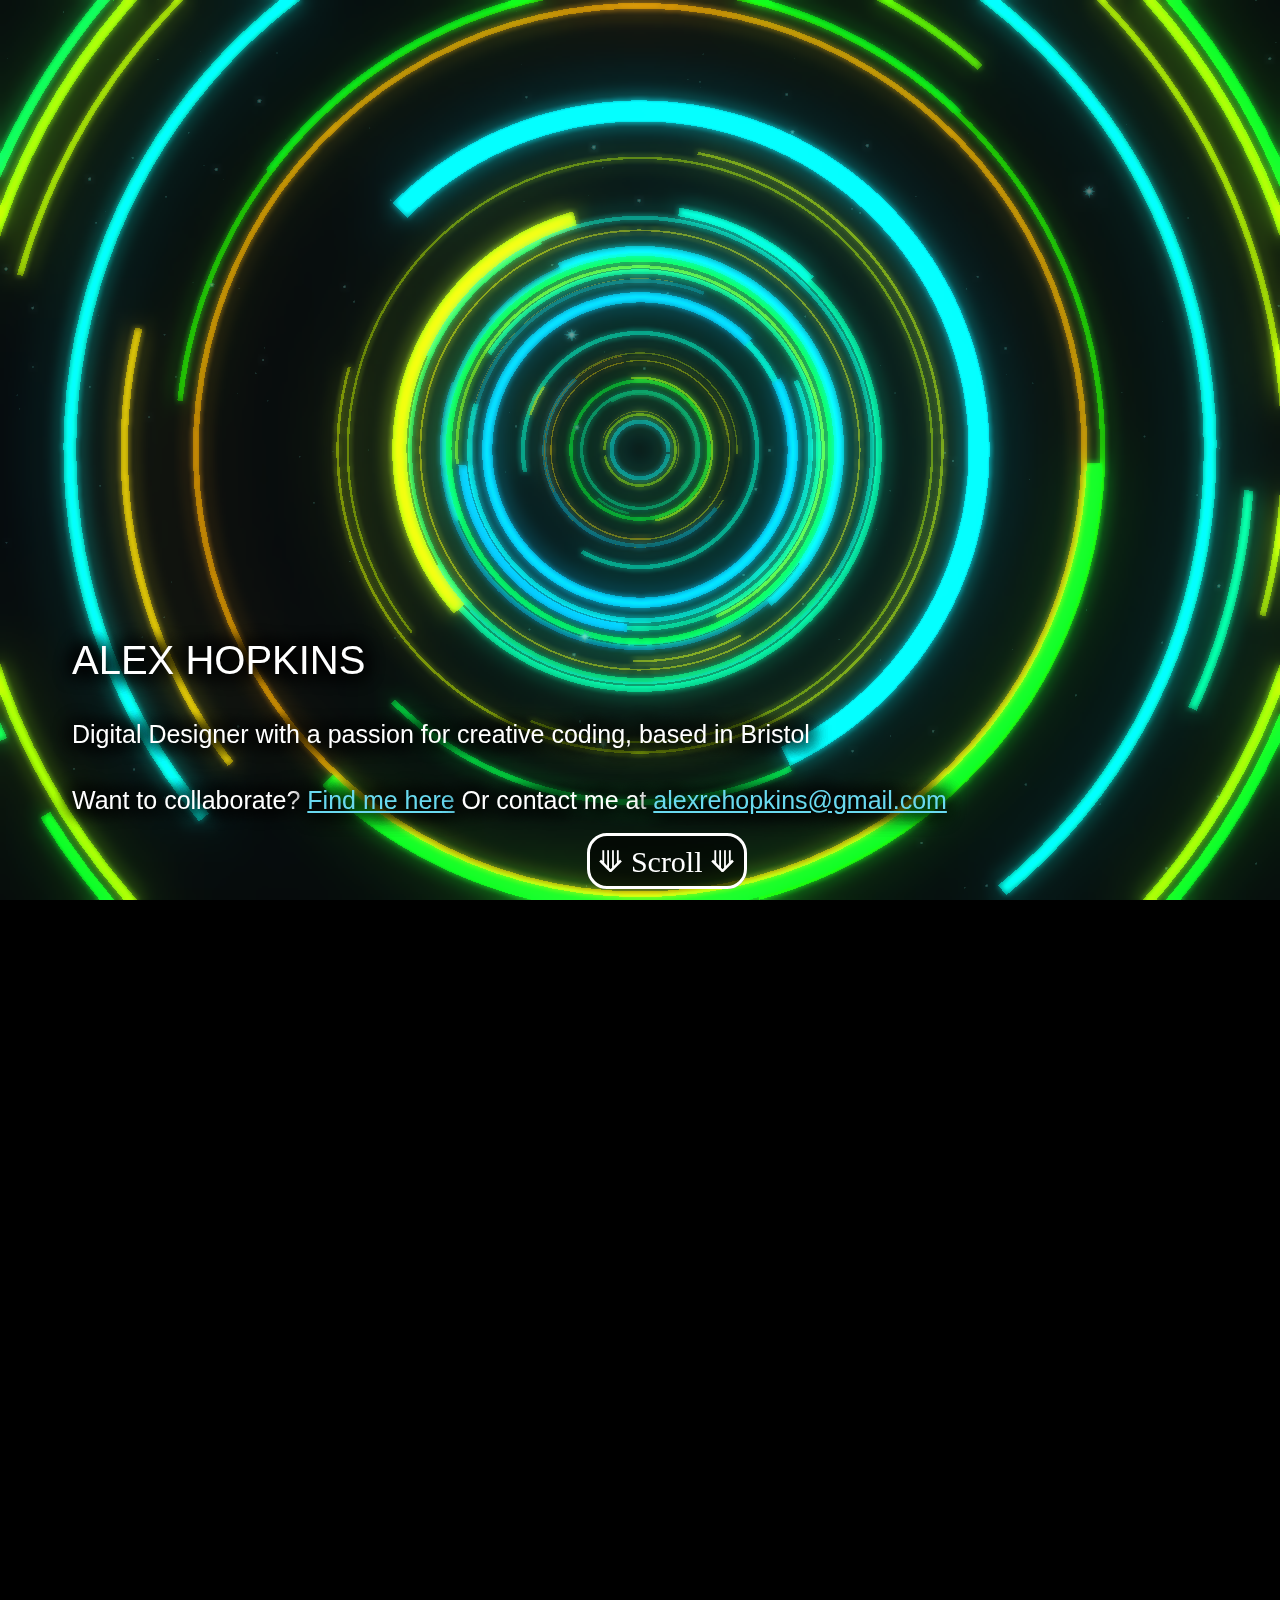
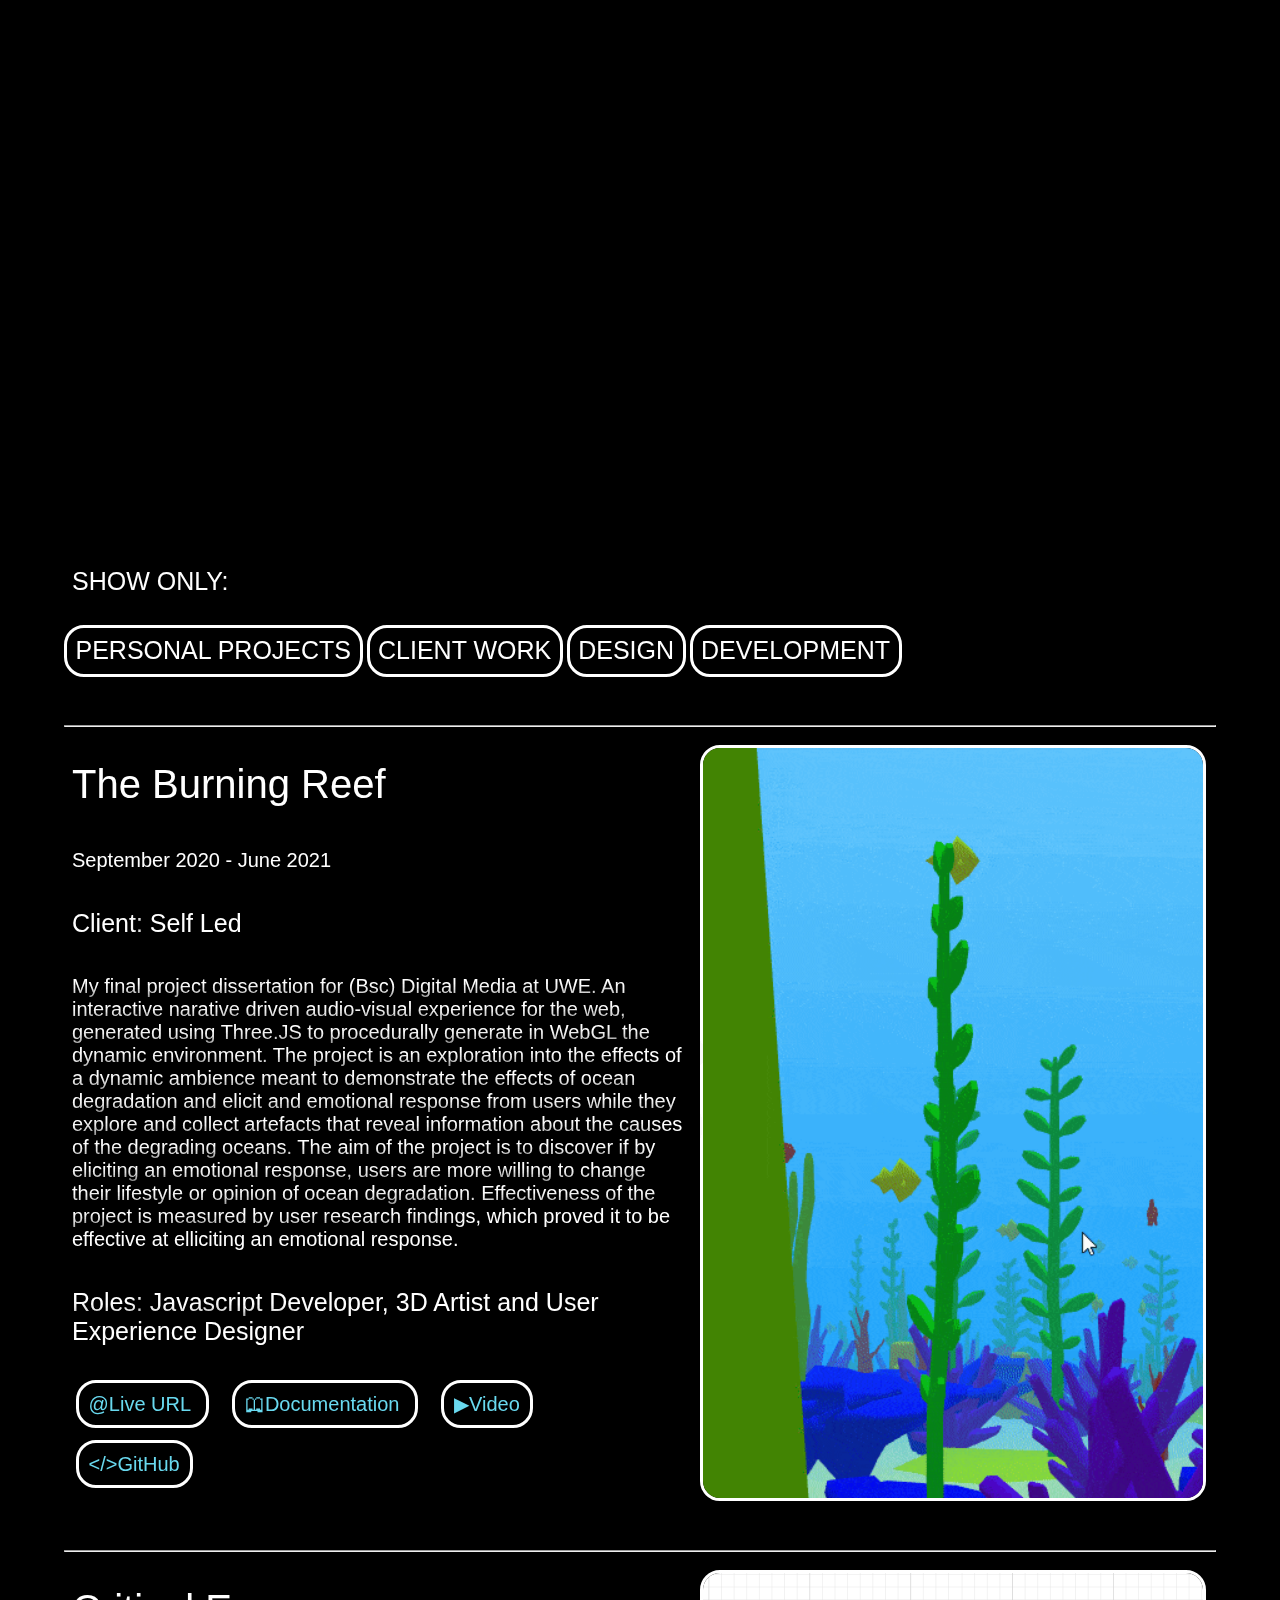
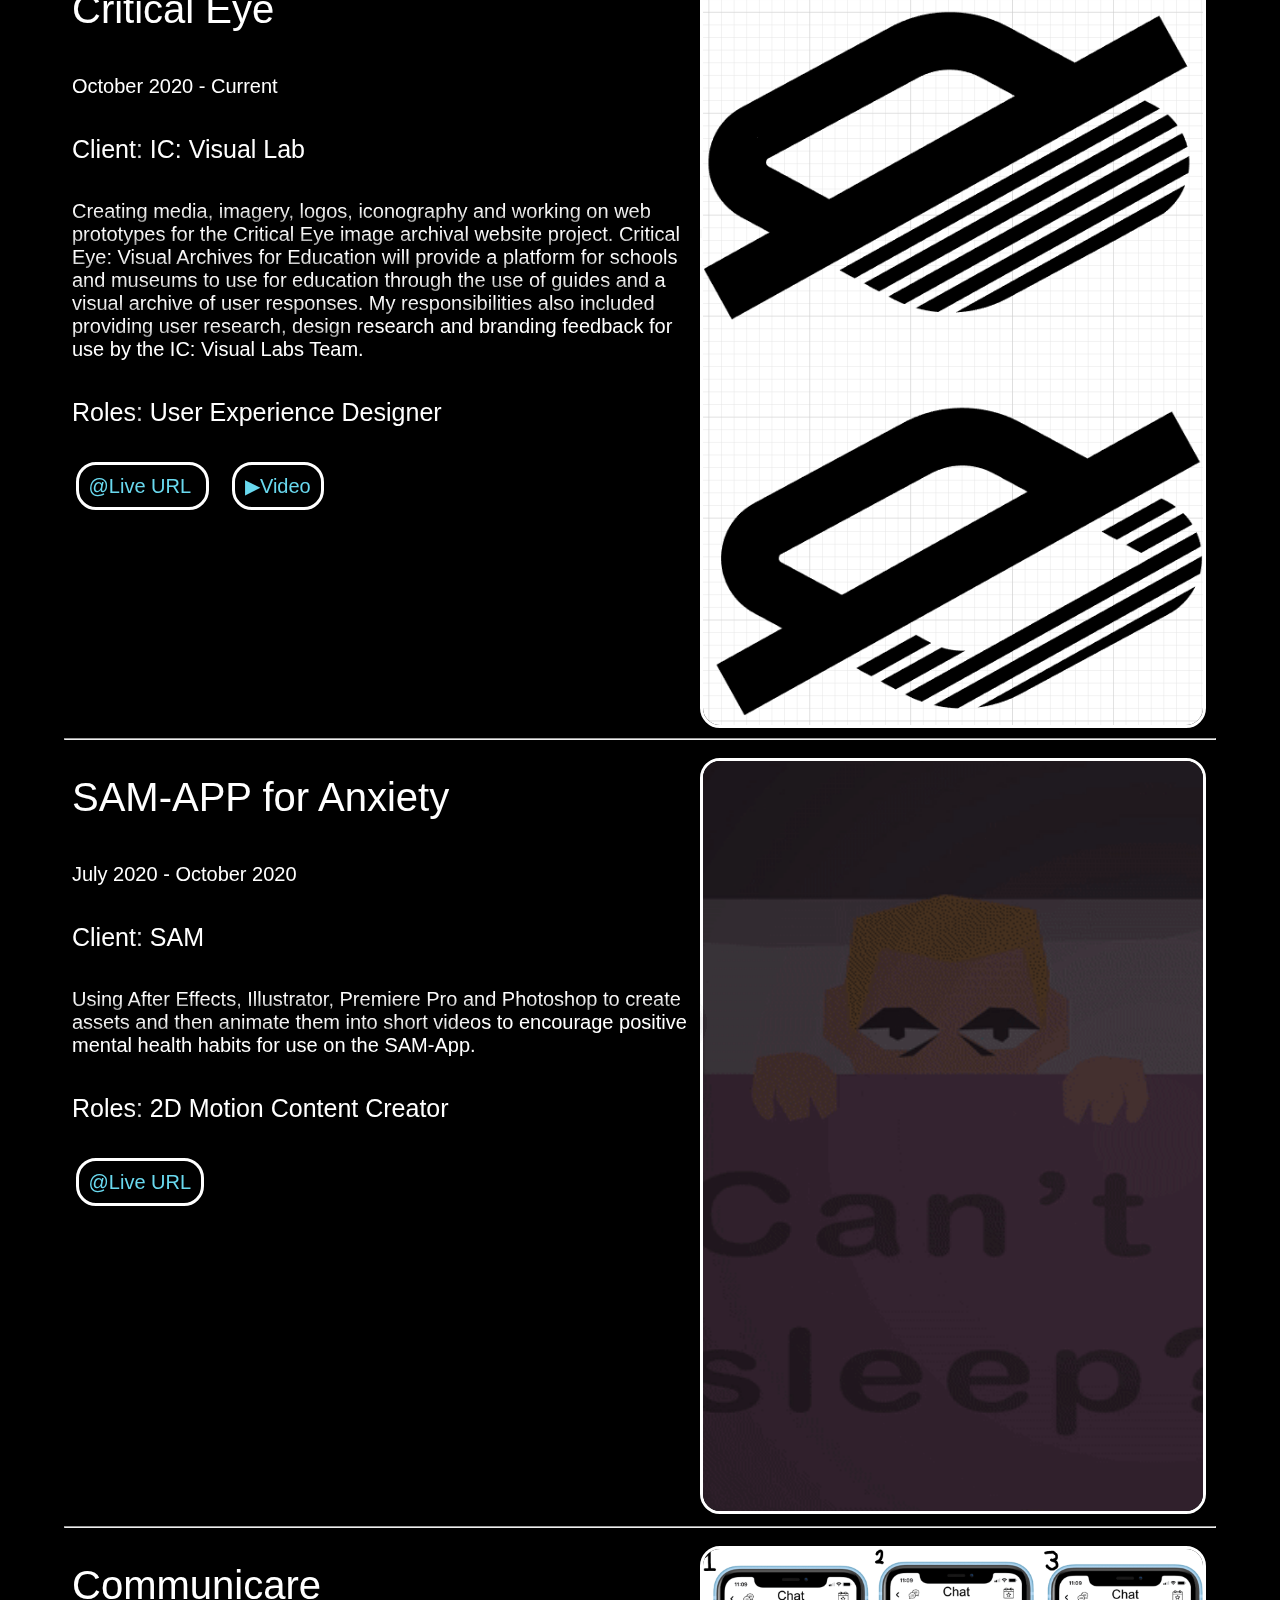
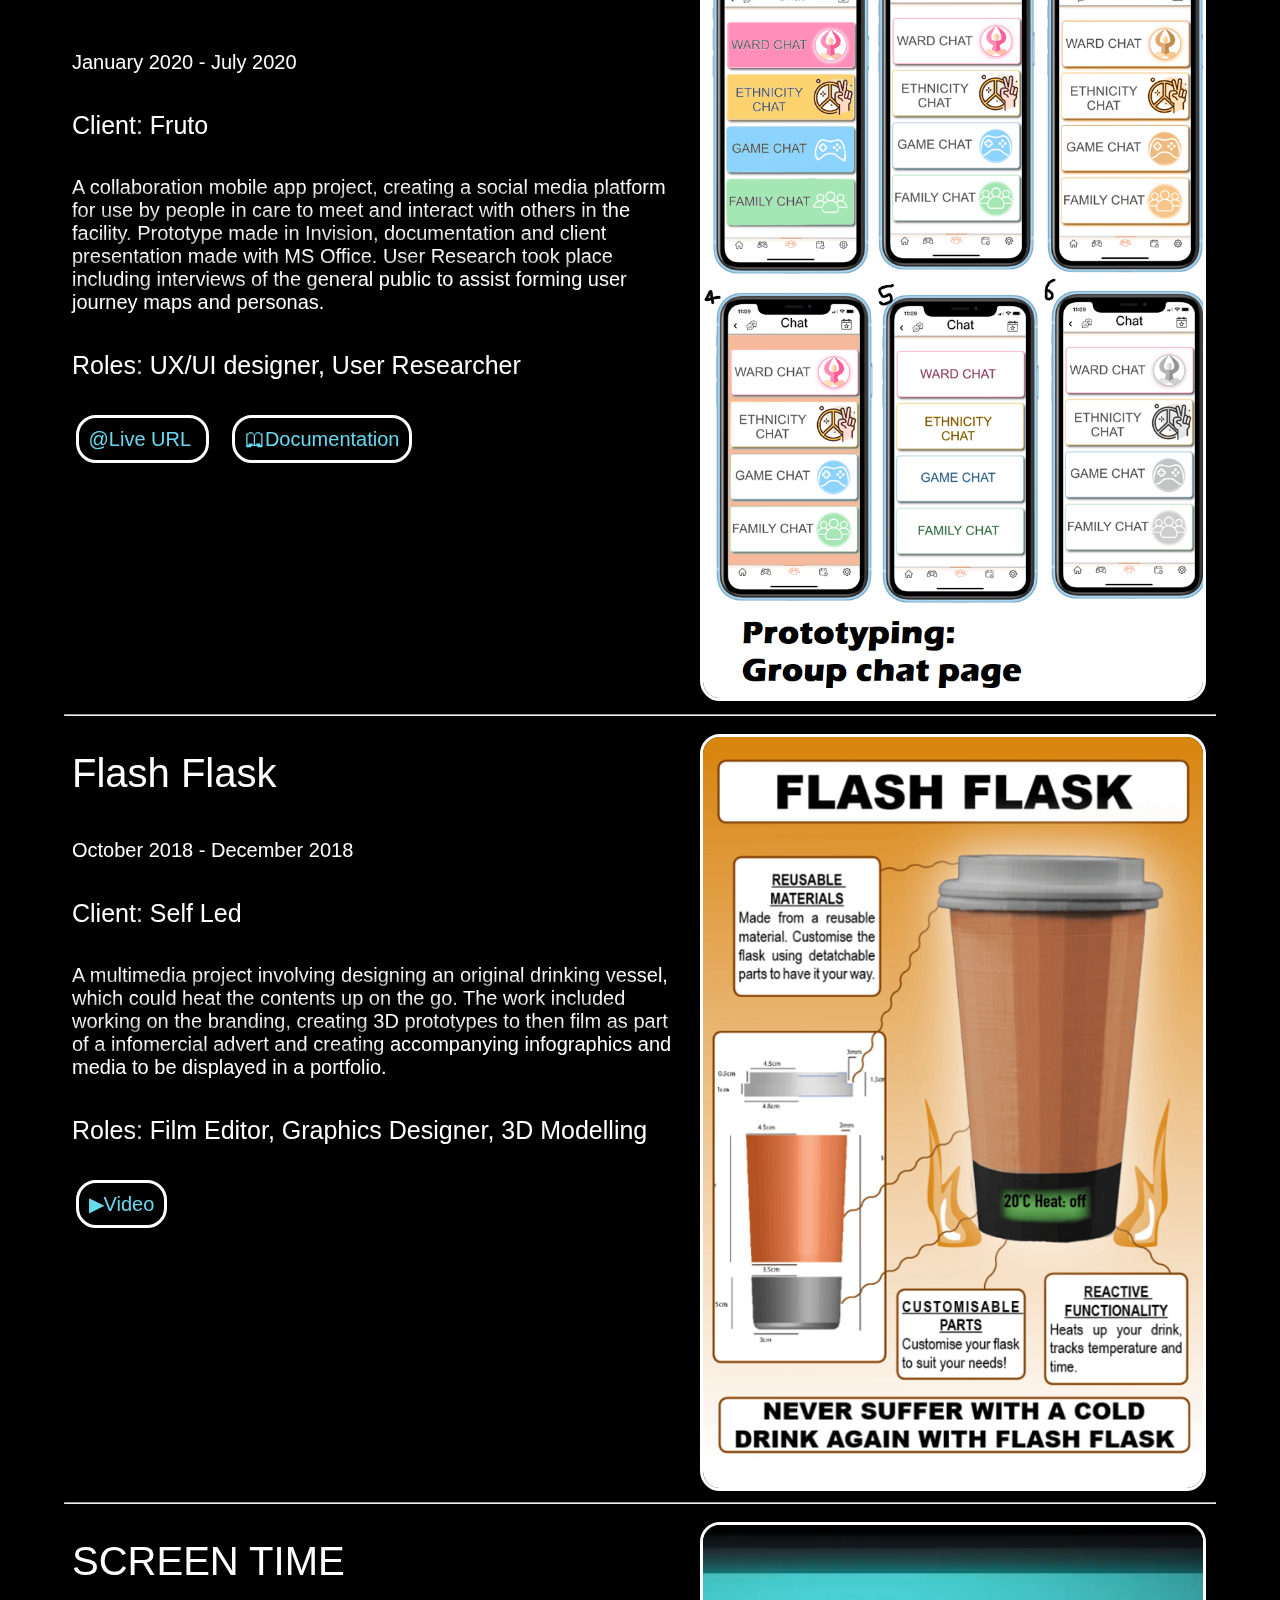
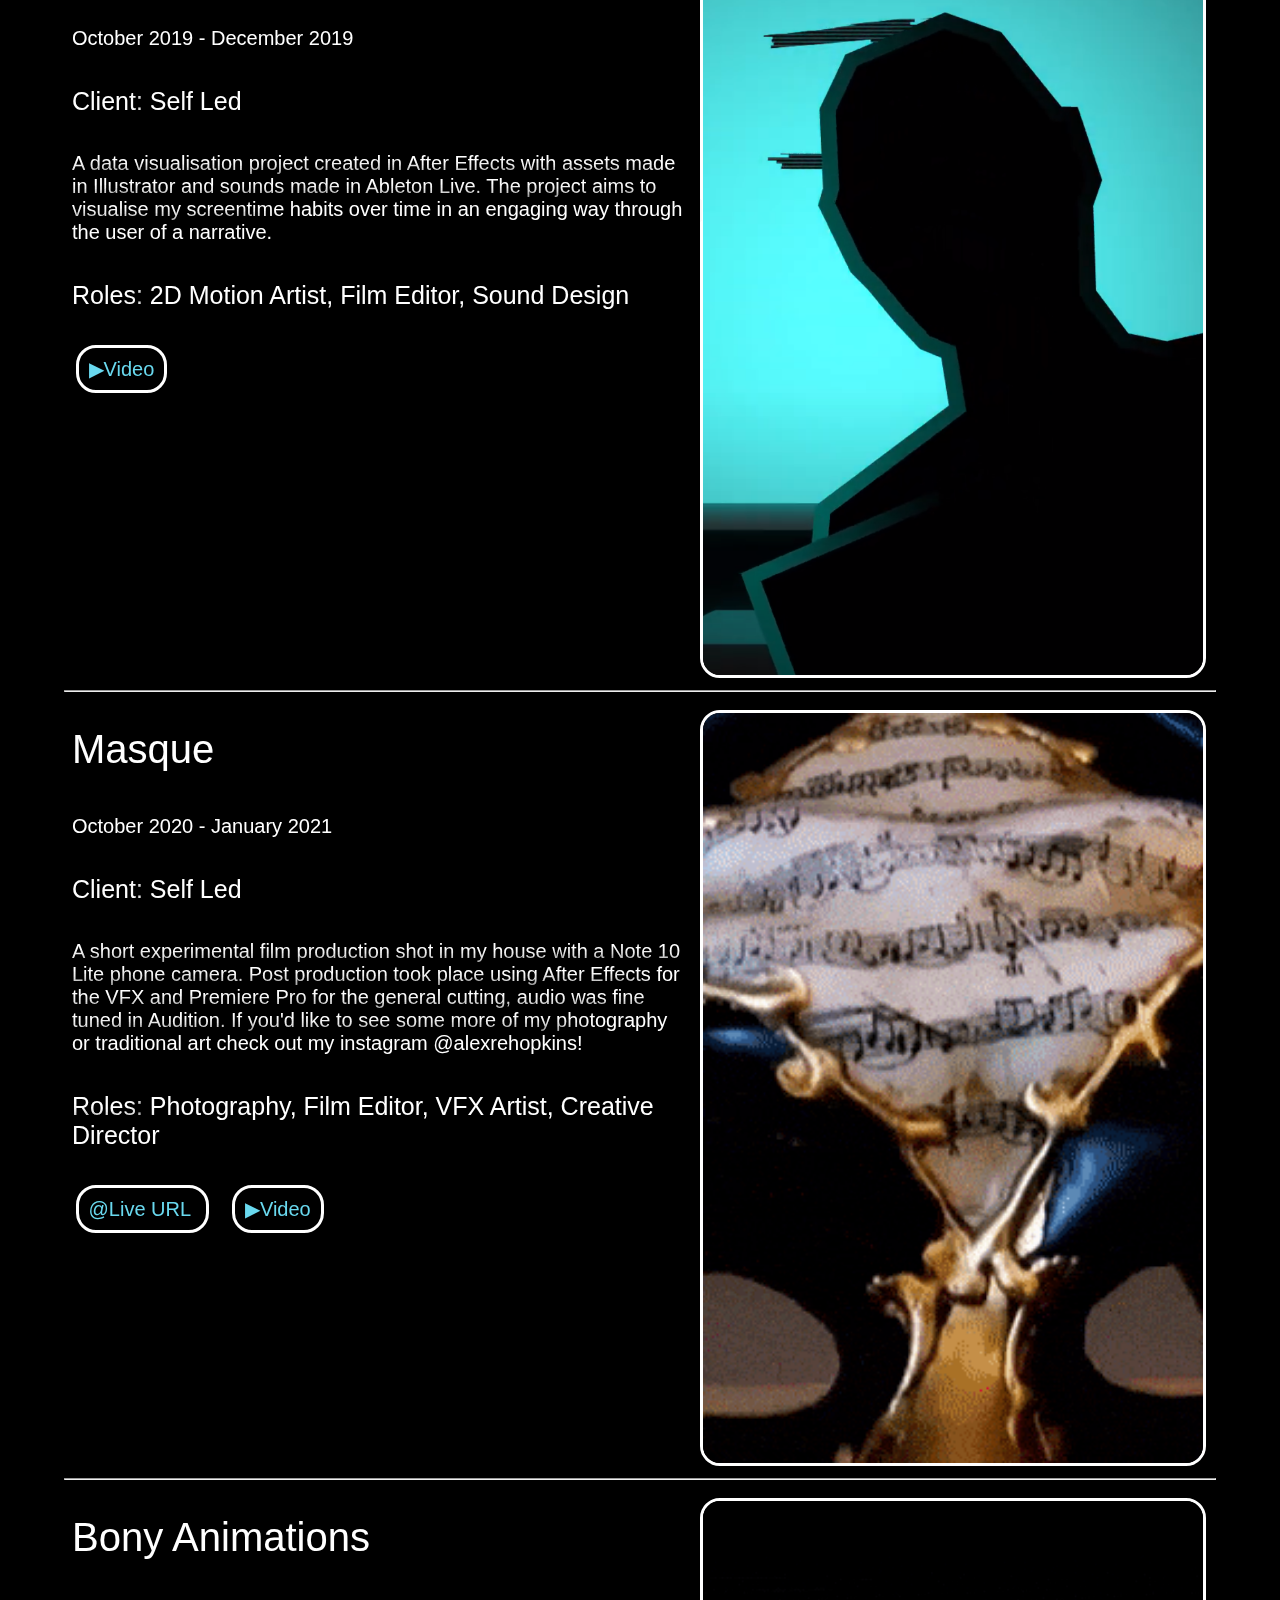
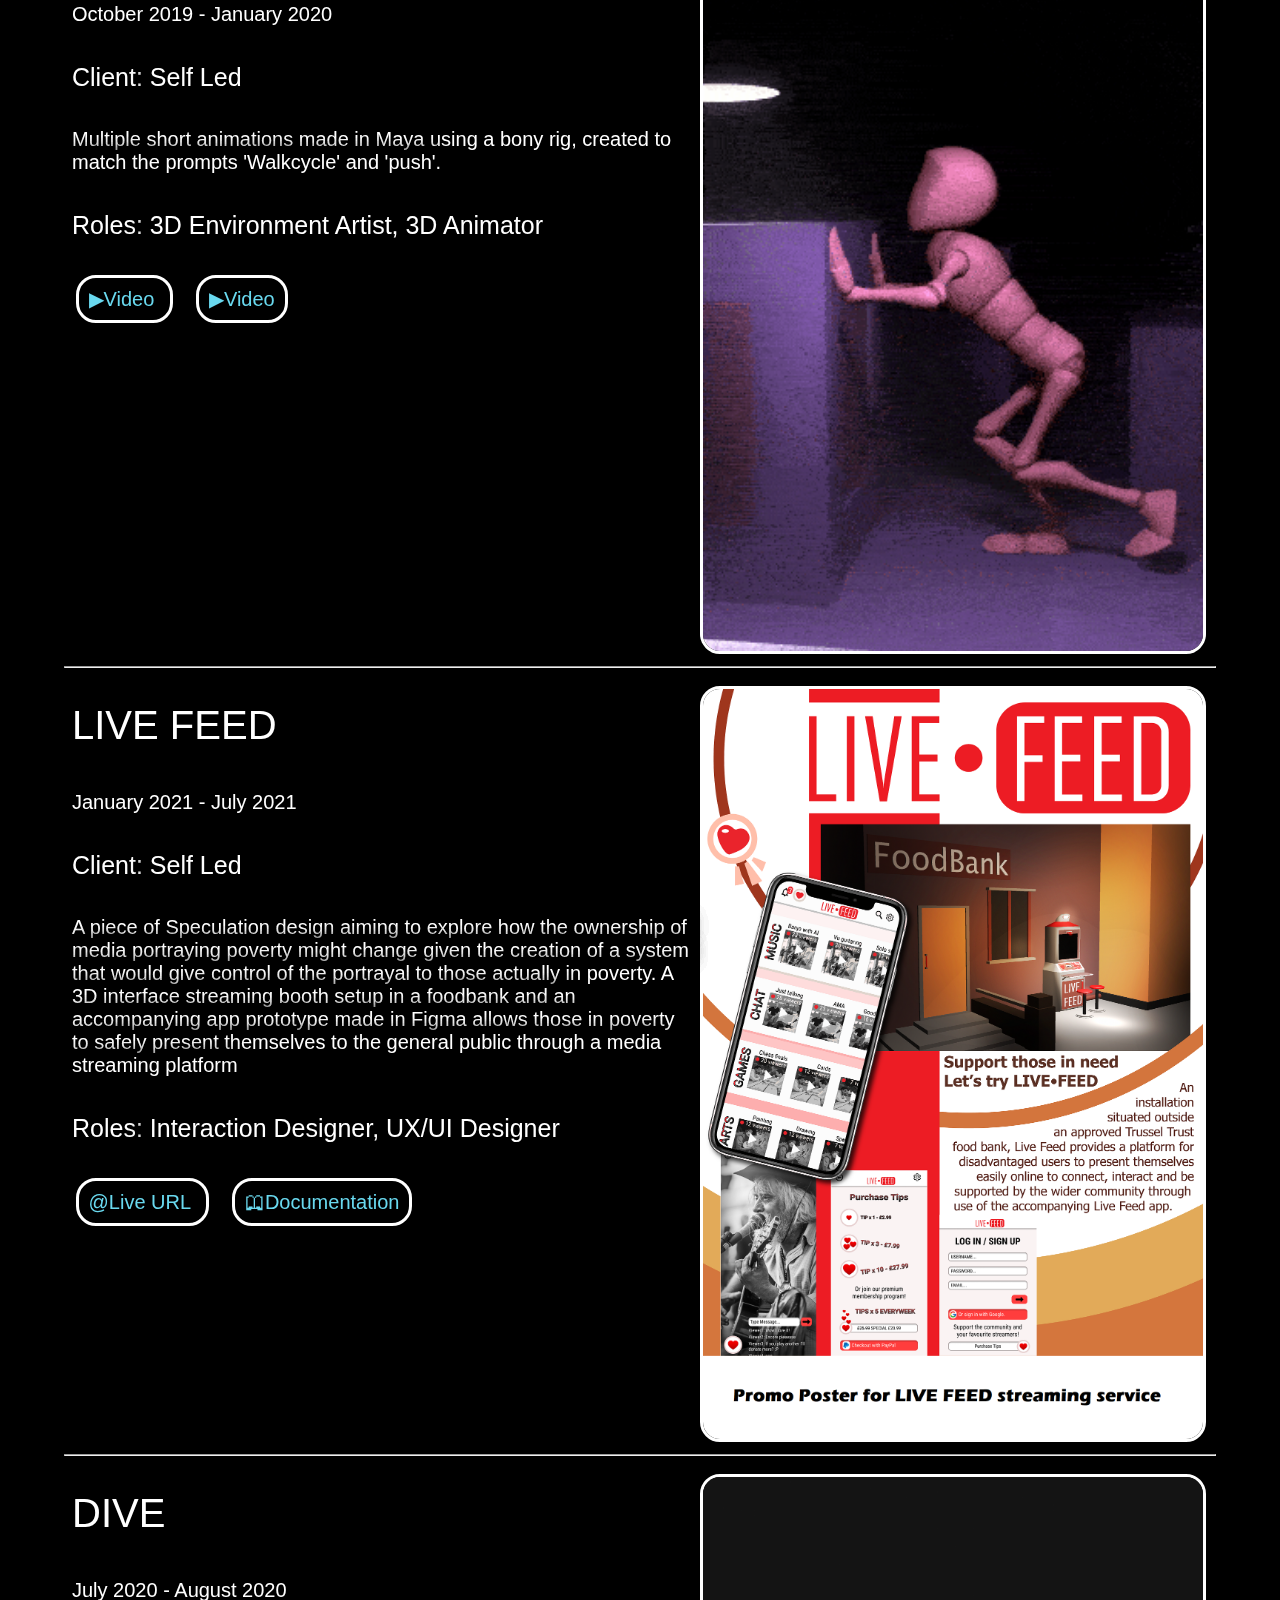
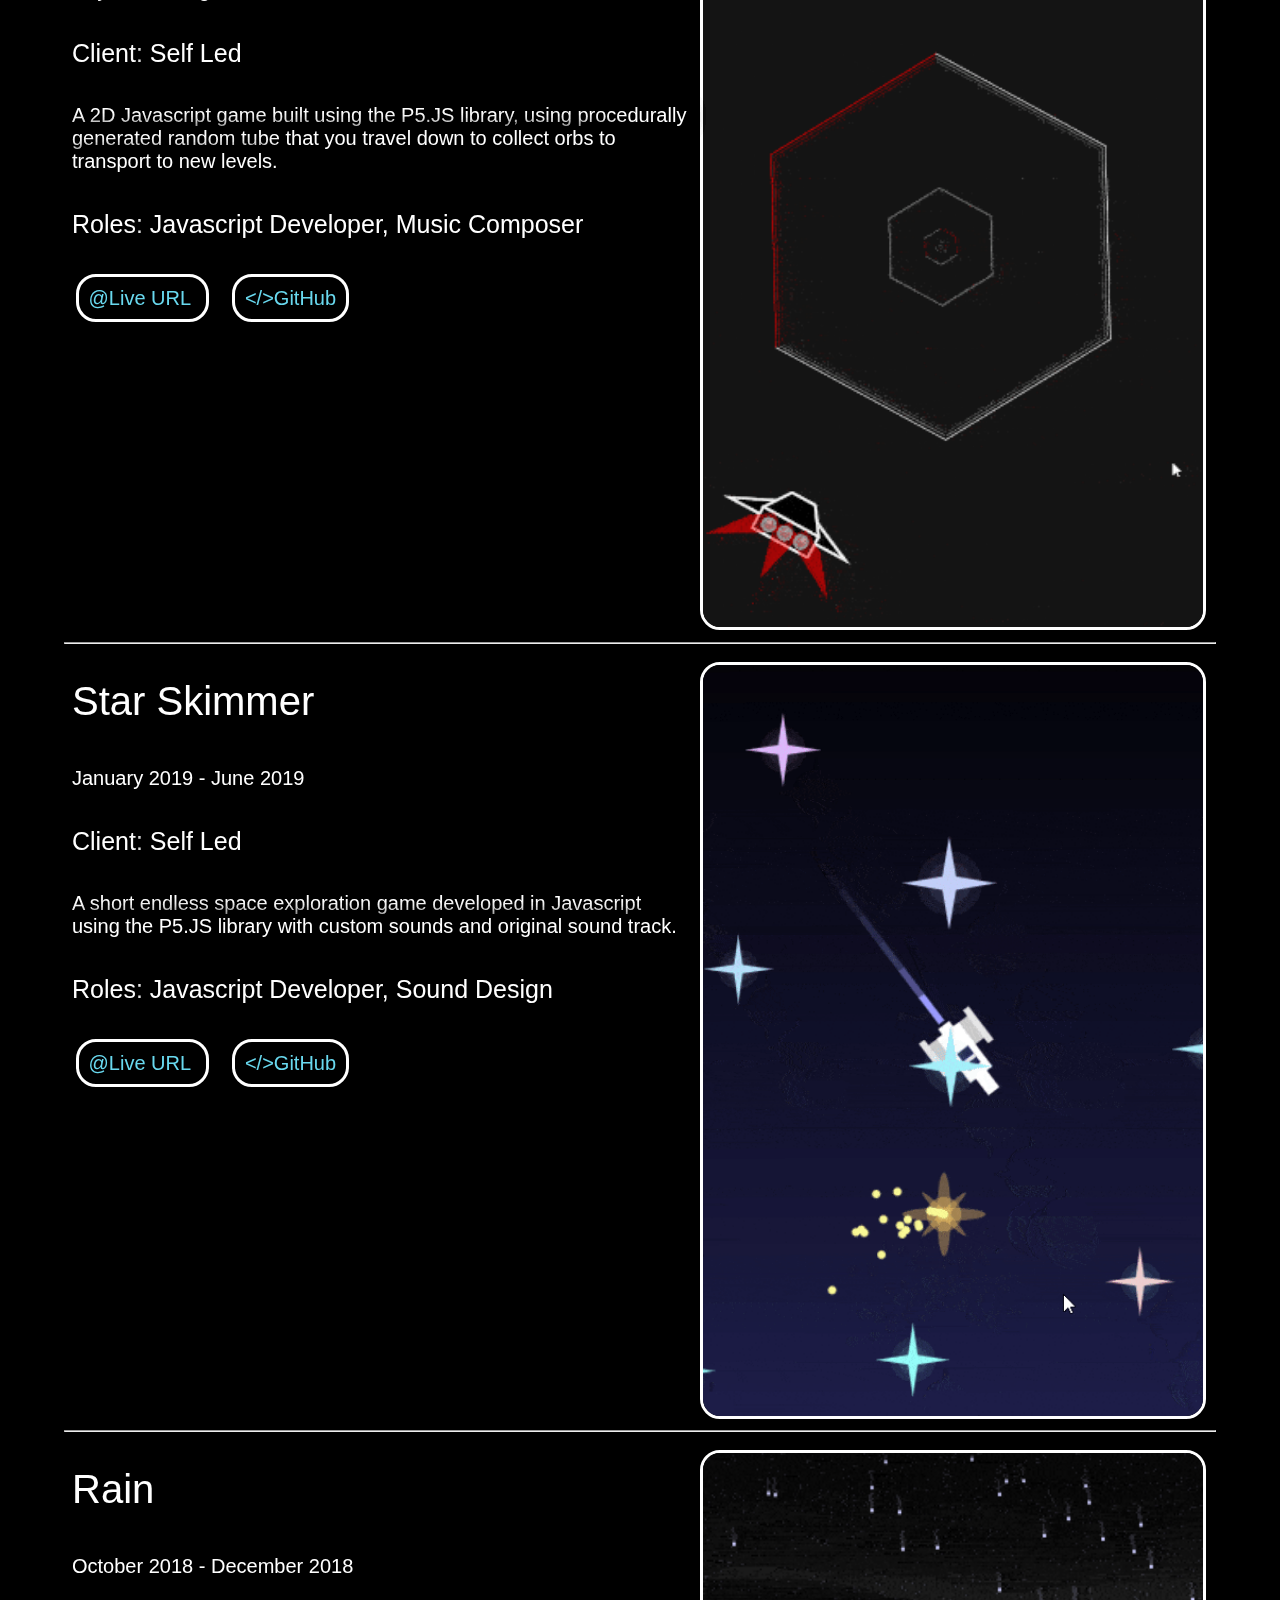
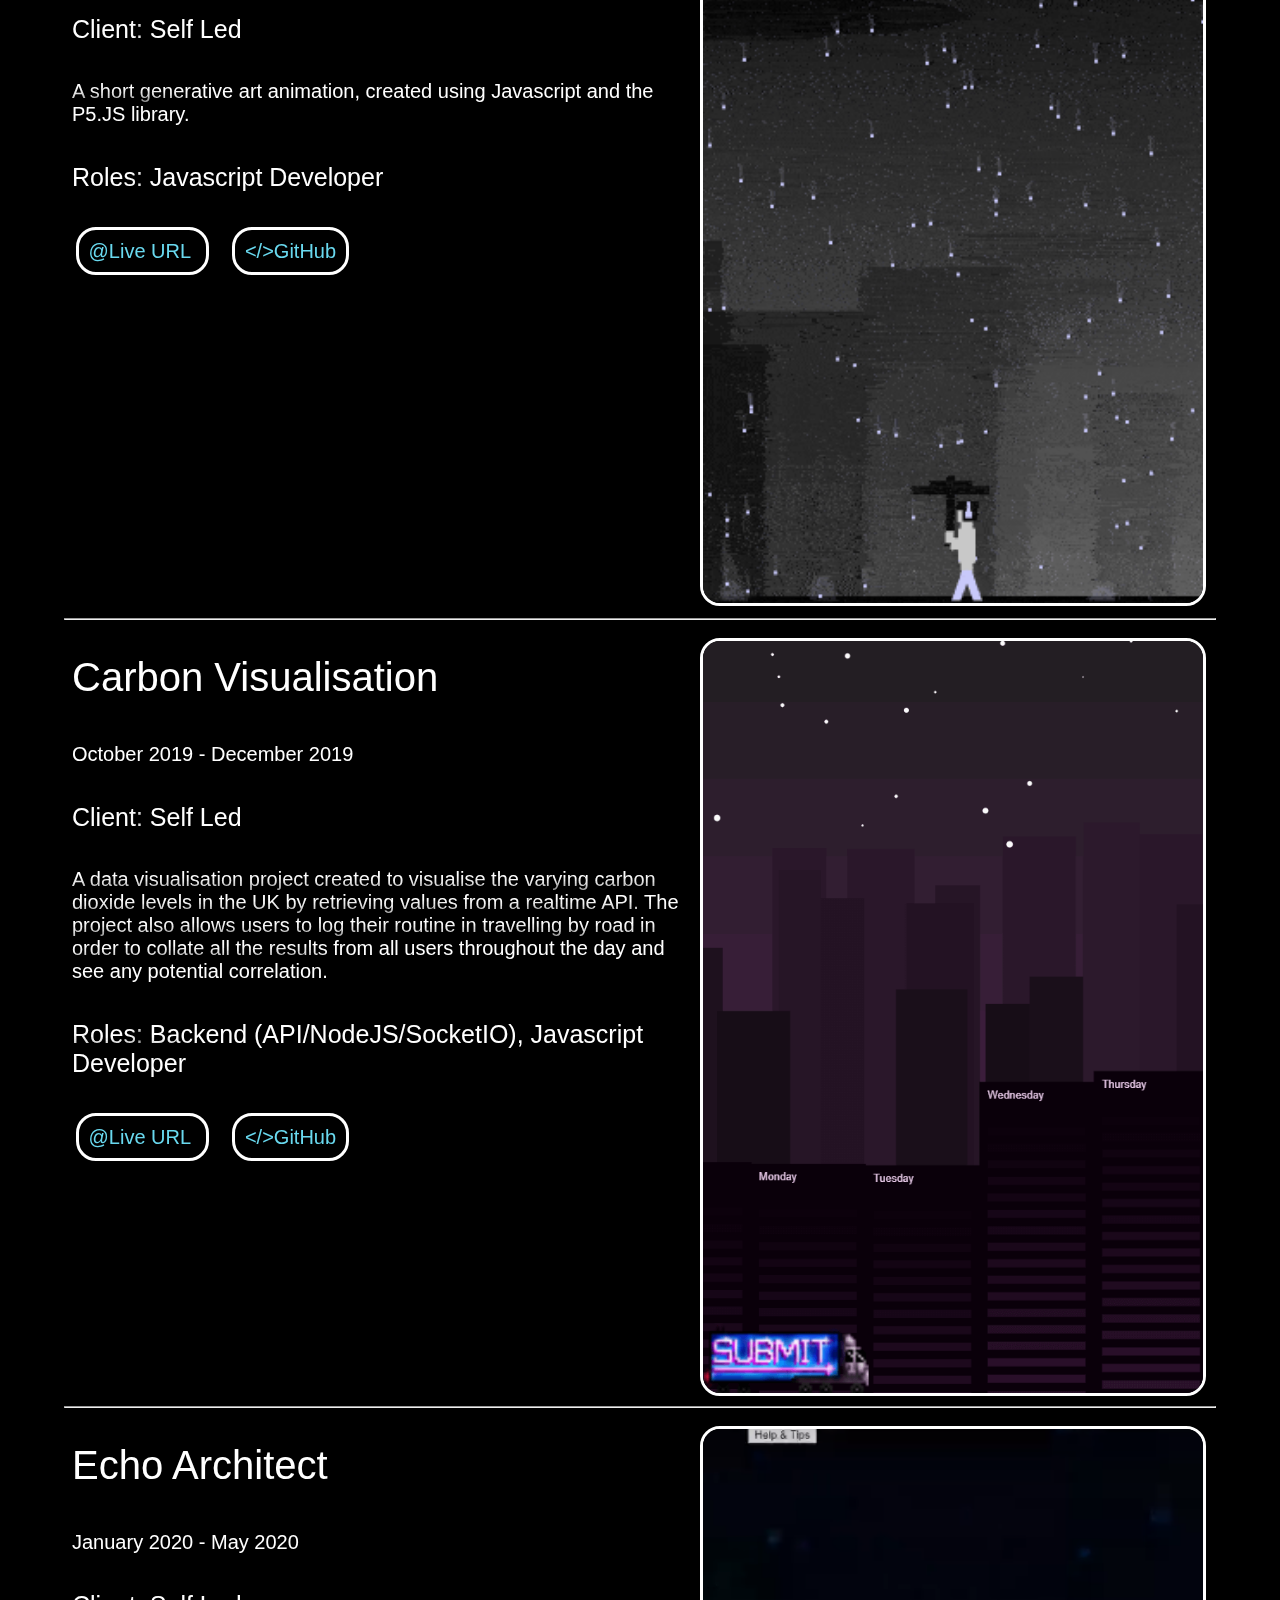
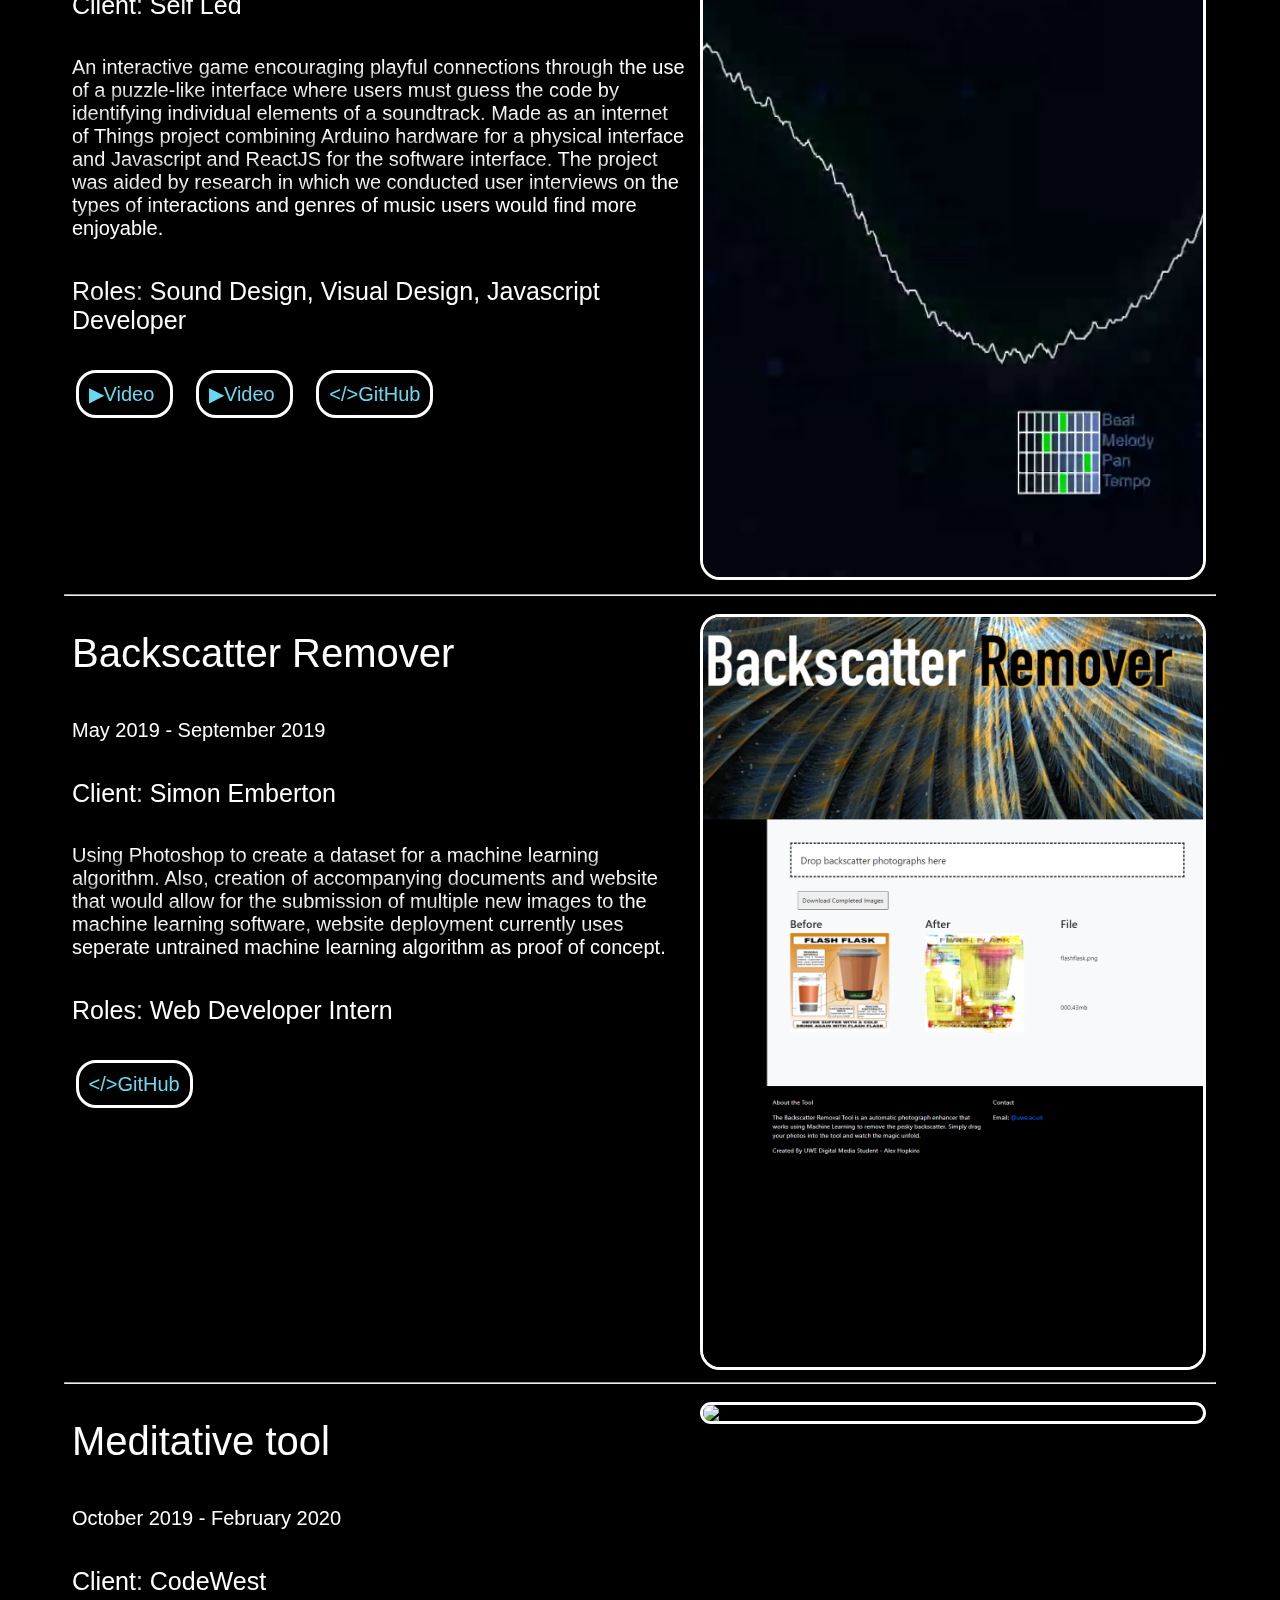
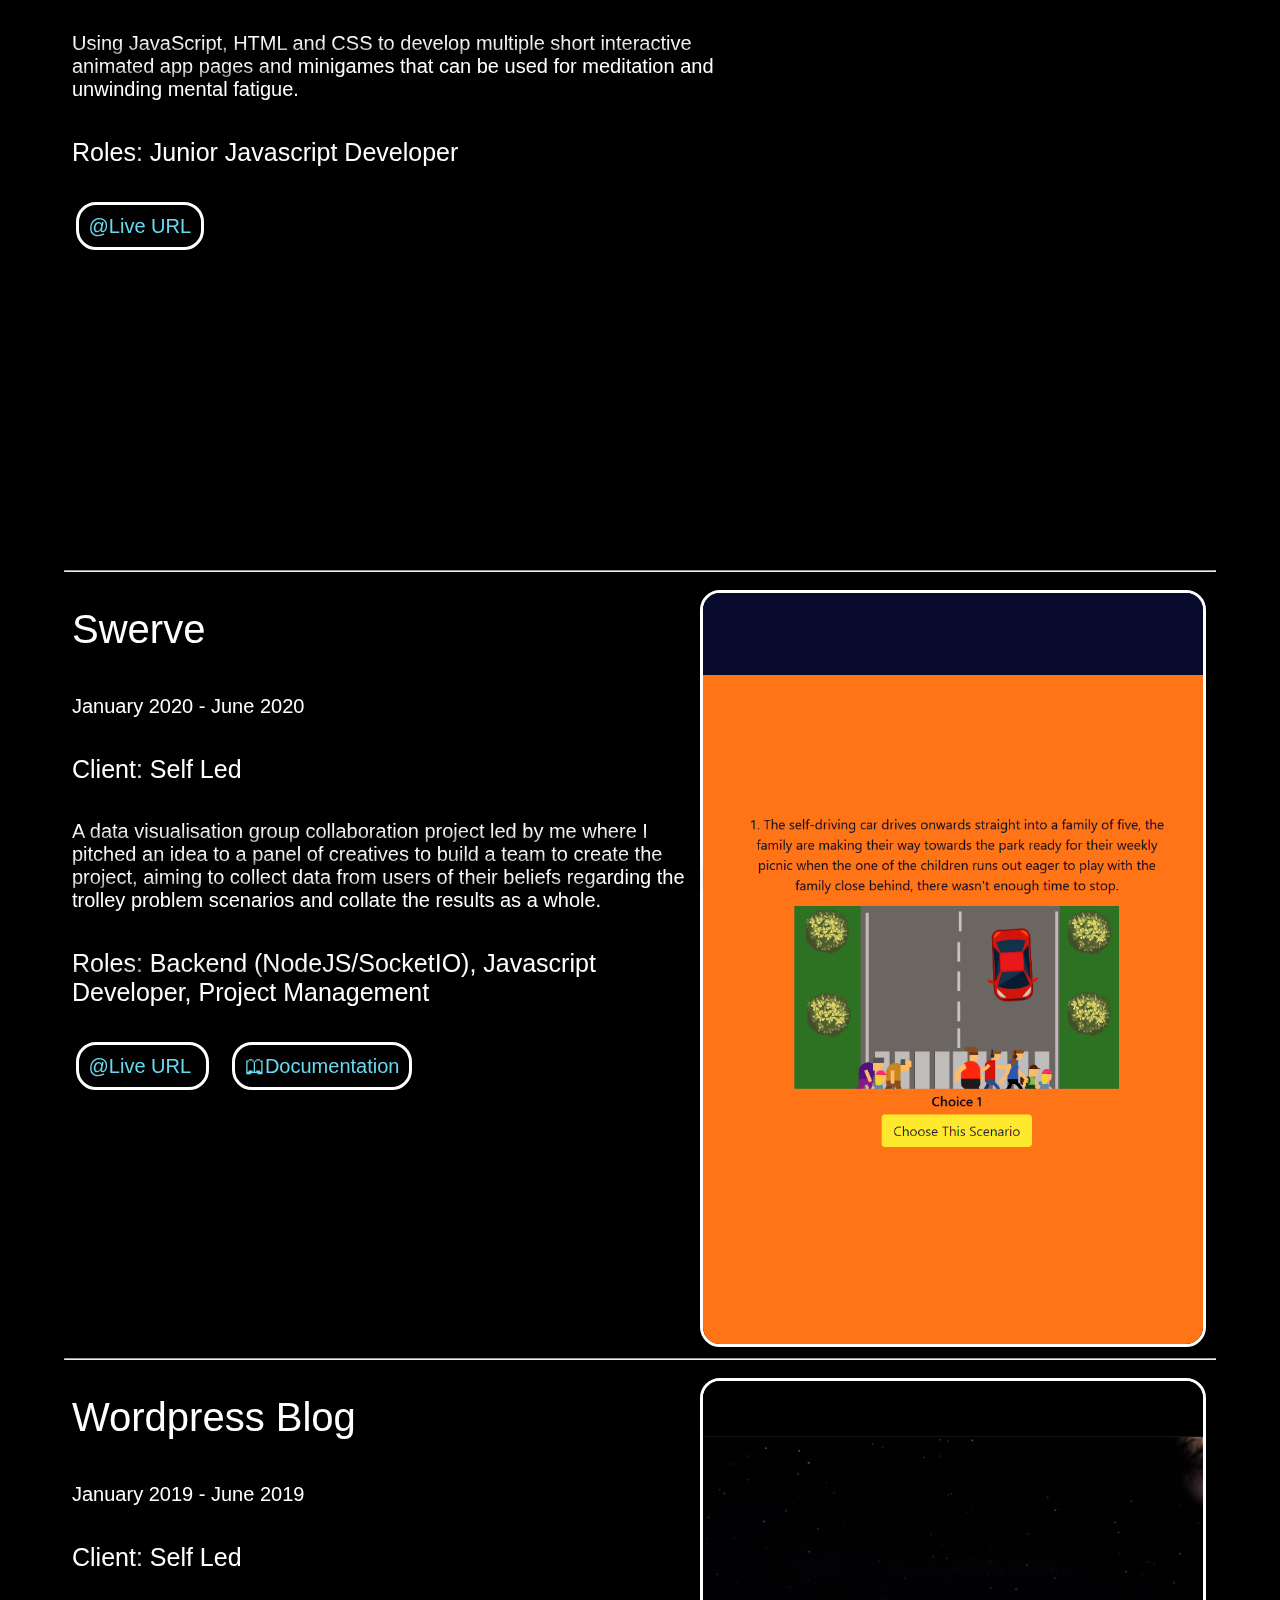
==== index.html @ fb26cd98 "url changes [?show:design] or[?show:development]" ====
<!DOCTYPE html>
<html lang="en">
	<head>
		<title>Alex Hopkins</title>
		<meta charset="utf-8">
		<meta name="viewport" content="width=device-width, user-scalable=no, minimum-scale=1.0, maximum-scale=1.0">
		<link type="text/css" rel="stylesheet" href="main.css">
		<link rel="icon" href="/favicon.ico?v=2" type="image/x-icon" />
		
	</head>
	<body>
		<canvas id="viewport"></canvas>
		<div id="div1" class="page-wrapper" >
			<div id="pagegap"></div>
			<div style="margin-left: 5%;">
			<h1 id="name" style="left: 30px">ALEX HOPKINS</h1>


			<h2>Digital Designer with a passion for creative coding, based in Bristol</h2>
			<h2>Want to collaborate? <a href="https://www.linkedin.com/in/ahop/">Find me here</a> Or contact me at <a href="mailto:alexrehopkins@gmail.com">alexrehopkins@gmail.com</a></h2>
			<a id="scroller" href="#works">⟱ Scroll ⟱</a>
			<div id="pagegap"></div>
			<div id="pagegap"></div>
			
			<h2 id="works">SHOW ONLY:</h2>
			
			<button id="per">PERSONAL PROJECTS</button>
			<button id="cli">CLIENT WORK</button>
			<button id="des">DESIGN</button>
			<button id="dev">DEVELOPMENT</button>
			</div>
			<p></p>
			<div id="experience">

			</div>
			<hr style="margin:5%">
			<p></p>
			<div id="pagegap" style="height: 20vh;">
				<a id="scroller" href="#div1">⟰ Scroll ⟰</a>
			</div>
			
		</div>


		<script type="module">

			import * as THREE from '/three.module.js';
			import { EffectComposer } from '/EffectComposer.js';
			import { RenderPass } from '/RenderPass.js';
			import { UnrealBloomPass } from '/UnrealBloomPass.js';

			let camera, stats;
			let composer, renderer, clock;
			let mouse, raycaster;
			let originalText, originalTitle, originalDesc, originalImg, originalRoles, originalClient;

			let currentSelected = -1;
			let filter = 0; //0=not filtered, 1 personal, 2 client, 3 design, 4 development
			let mode = 1;

			let data;

			let anim = 100;
			let timer;

			let particleGeo, vertices, sprite, particles, particleMat;
			let scene;

			//new objects
			let grid;
			let tracker = 0;

			let torusArray = [];


			const params = {
				exposure: 1,
				bloomStrength: 1,
				bloomThreshold: 0.1,
				bloomRadius: 0
			};

			init();

			function init() {
				//import project data
				fetch("/Projects.json")
				.then(response => {
				return response.json();
				})
				.then(database => {
					data = database;
					//console.log(data);
					animate();
					for (let i = 0; i < data.experience.length; i++){
						formatter(i, "experience");
					}
					const queryString = window.location.search;
					if (queryString == "?show:design") {
						desSort();
					}
					if (queryString == "?show:development") {
						devSort();
					}
				});

				//const container = document.getElementById( 'container' );

				clock = new THREE.Clock();

				renderer = new THREE.WebGLRenderer( { antialias: true, canvas: document.getElementById("viewport") } );
				renderer.setPixelRatio( window.devicePixelRatio );
				renderer.setSize( window.innerWidth, window.innerHeight );
				renderer.toneMapping = THREE.ReinhardToneMapping;
				
				
				scene = new THREE.Scene();

				//particles

				particleGeo = new THREE.BufferGeometry();
				vertices = [];
				sprite = new THREE.TextureLoader().load('pics/sprite.png');


				for ( let i = 0; i < 2000; i ++ ) {
					const x = 100 * (Math.random() - 0.5);
					const y = 100 * (Math.random() - 0.5);
					const z = 100 *(Math.random() - 0.5);

					vertices.push( x, y, z );
				}
				particleGeo.setAttribute( 'position', new THREE.Float32BufferAttribute( vertices, 3 ) );
				particleMat = new THREE.PointsMaterial( { size: 0.5, sizeAttenuation: true, map: sprite, alphaTest: 0.5, transparent: true } );
				particleMat.color.setHSL( 1.0, 0.3, 0.7 );
				particles = new THREE.Points( particleGeo, particleMat );
				particles.position.set(0,15,0);
				scene.add(particles);
				scene.background = new THREE.Color( 0x04060b );
				
				
				
				//camera

				camera = new THREE.PerspectiveCamera( 40, window.innerWidth / window.innerHeight, 5, 150 );
				camera.position.set( 0, 0, 20 );
				camera.lookAt(0, 0, 0);
				updateCamera();
				scene.add( camera );
				scene.fog = new THREE.Fog(0x04060b, 20, 125);

				scene.add( new THREE.AmbientLight( 0xffffff , 1 ) );
				const pointLight = new THREE.PointLight( 0xffffff, 1 );
				camera.add( pointLight );
				const renderScene = new RenderPass( scene, camera );
				const bloomPass = new UnrealBloomPass( new THREE.Vector2( window.innerWidth, window.innerHeight ), 1.5, 0.4, 0.85 );
				bloomPass.threshold = params.bloomThreshold;
				bloomPass.strength = params.bloomStrength;
				bloomPass.radius = params.bloomRadius;
				composer = new EffectComposer( renderer );
				composer.addPass( renderScene );
				composer.addPass( bloomPass );
				
				for (let i = 0; i < 100; i++) {
					torusMaker(Math.random()*110-55,0.01+(Math.random()/10),1+Math.random()*10, i)
				}

				//sun


				function updateCamera(ev) {
					let div1 = document.getElementById("div1");
					//camera.position.y = 0 - window.scrollY / 100.0;
					camera.position.y = 0 + window.scrollY / 200.0;
					camera.lookAt(-window.scrollY/500,0,0);

				}

				window.addEventListener("scroll", updateCamera);
				window.addEventListener( 'resize', onWindowResize );
			}


			function torusMaker(position, size, radius, which) {
				let material = new THREE.MeshBasicMaterial( { color: "hsl("+size*2000+", 100%, 50%)" } );
				let geometry = new THREE.TorusGeometry( radius, size, 16, 100, Math.random()*7 );
				let torus = new THREE.Mesh( geometry, material );
				torus.rotateZ(6*Math.random());
				torus.position.set(0,0,position);
				torus.speed = radius;
				torus.origpos = position;
				torusArray[which] = (torus);
				scene.add( torusArray[which] );
			}


			function onWindowResize() {
				const width = window.innerWidth;
				const height = window.innerHeight;
				camera.aspect = width / height;
				camera.updateProjectionMatrix();
				renderer.setSize( width, height );
				composer.setSize( width, height );
			}

			function animate() {
				const delta = clock.getDelta();
				tracker += 2;
				if (tracker > 100) {
					tracker = 0;
				}
				if (anim <= 10) {
					for (let i = 0; i < torusArray.length; i++) {
						if (anim == 0) {
							torusArray[i].origpos = Math.random()*110-55;
						}
						torusArray[i].position.set(0,0,(Math.abs(anim*anim))*torusArray[i].origpos/100);
						torusArray[i].rotateZ((anim-10)*delta/torusArray[i].speed);
						//torusArray[i].rotateX(Math.PI/10); //very cool scatter effect???
						camera.zoom = 1-(10-Math.abs(anim))/20;
						camera.updateProjectionMatrix();
					}
					anim += 0.25;
				}
				particles.rotateX(-delta/5);
				for (let i = 0; i < torusArray.length; i++) {
					torusArray[i].rotateZ(delta/torusArray[i].speed);
				}
				requestAnimationFrame( animate );
				composer.render();
			}

			function formatter(which) {
				
				

				//div
				let holder = document.createElement("div");
				//holder.id = "row";
				let definer = "";
				if (data.experience[which].client == "Self Led") {
					definer = "pers ";
				} else {
					definer = "clie ";
				}
				holder.id = "row";
				holder.className = definer+data.experience[which].topic;
				document.getElementById("experience").appendChild(holder);
				
				//break
				
				let title = document.createElement("hr");
				holder.appendChild(title);
				//image
				if (data.experience[which].images) {
					let image = document.createElement('img')
					image.src  = "pics/"+data.experience[which].images;
					holder.appendChild(image)
				}
				
				
				//image end
				createEle(data.experience[which].title,"h1","", holder);
				createEle(data.experience[which].date,"p","" , holder);
				createEle(data.experience[which].client,"h2","Client: ", holder);
				createEle(data.experience[which].description,"p","" , holder);
				createEle(data.experience[which].roles,"h2","Roles: ", holder);
				
				if (data.experience[which].linkURL) {createEle(data.experience[which].linkURL,"a","@Live URL ", holder);}
				if (data.experience[which].linkDOC) {createEle(data.experience[which].linkDOC,"a","🕮Documentation ", holder);}
				if (data.experience[which].linkYT) {createEle(data.experience[which].linkYT,"a","▶Video ", holder);}
				if (data.experience[which].linkYT2) {createEle(data.experience[which].linkYT2,"a","▶Video ", holder);}
				if (data.experience[which].linkGIT) {createEle(data.experience[which].linkGIT,"a","</>GitHub ", holder);}
				
				let title1 = document.createElement("p");
				holder.appendChild(title1);
			}

			function zoom(valOn,valOff) {
				document.getElementById("per").style.background = "black";
				document.getElementById("cli").style.background = "black";
				document.getElementById("des").style.background = "black";
				document.getElementById("dev").style.background = "black";
				if (valOn == "all") {
					filterCSS("clie","block");
					filterCSS("pers","block");
				}
				else {
					filterCSS(valOn,"block");
					filterCSS(valOff,"none");
				}
				if (anim > 9) {
					anim = -10;
				}
			}

			function perSort() {
				if (filter == 1) {
					zoom("all","none");
					filter = 0;
				} else {
					zoom("pers","clie");
					document.getElementById("per").style.background = "#9ec200";
					filter = 1;
				}
			}

			function cliSort() {
				if (filter == 2) {
					zoom("all","none");
					filter = 0;
				} else {
					zoom("clie","pers");
					document.getElementById("cli").style.background = "#ba8200";
					filter = 2;
				}
			}

			function desSort() {
				if (filter == 3) {
					zoom("all","none");
					filter = 0;
				} else {
					zoom("des","dev");
					document.getElementById("des").style.background = "#0074c2";
					filter = 3;
				}
			}

			function devSort() {
				if (filter == 4) {
					zoom("all","none");
					filter = 0;
				} else {
					zoom("dev","des");
					document.getElementById("dev").style.background = "#00ba63";
					filter = 4;
				}
			}

			function filterCSS(val,setting) {
				for (let i=0; i < document.getElementsByClassName(val).length; i++) {
					document.getElementsByClassName(val)[i].style.display = setting;
				}
			}

			document.getElementById("per").addEventListener("click", perSort, false);
			document.getElementById("cli").addEventListener("click", cliSort, false);
			document.getElementById("des").addEventListener("click", desSort, false);
			document.getElementById("dev").addEventListener("click", devSort, false);

			function createEle(target, htmlSetting, definer, type) {
				let title = document.createElement(htmlSetting);
				
				
				if (definer) {
					
					title.appendChild(document.createTextNode(definer));
				}
				if (htmlSetting == "Youtube: ") {

				}
				if (htmlSetting == "a") {
					title.id = "linker";
					title.href = target;
				} else {

					let node = document.createTextNode(target);
					title.appendChild(node);
				}
				type.appendChild(title);
			}
		</script>
	</body>
</html>
---- main.css ----
@import url(//fonts.googleapis.com/css?family=Lato:300:400);

html, body {
    width: 100%;
    height: 100%;
    overflow-x: hidden;
    overflow-y: scroll;
    padding: 0;
    margin: 0;
    scroll-behavior: smooth;
    background-color: black;
}

#pagegap {
    height: 70vh;
}

button {
    background-color: rgba(0, 0, 0, 0.623);
    color: white;
    border: 3px solid white;
    font-size: 25px;
    padding: 0.7%;
    cursor: pointer;
    border-radius: 20px;
    transition-duration: 0.2s;
}

button:hover, #scroller:hover, #linker:hover {
    box-shadow: white 0px 0px 20px;
}

p, h1, h2, h3 {
    font-family: 'Helvetica', sans-serif;
    color: white;
    padding: 8px;
    font-weight: lighter;
    text-shadow: black 0px 0px 20px, black 0px 0px 20px,black 0px 0px 20px, black 0px 0px 20px,black 0px 0px 20px, black 0px 0px 20px;
}

#linker {
    background-color: rgba(0, 0, 0, 0.623);
    border: 3px solid white;
    font-size: 20px;
    padding: 10px;
    border-radius: 20px;
    cursor: pointer;
    font-family: 'Helvetica', sans-serif;
    text-decoration: none;
    margin: 1%;
    transition-duration: 0.2s;
    
    line-height: 300%;
}

#scroller {
    color: white !important;
    background-color: rgba(0, 0, 0, 0.623);
    padding: 0.7%;
    border-radius: 20px;
    border: 3px solid white;
    font-size: 30px;
    margin-left: 43%;
    text-decoration: none;
}

h1 {
    font-size: 40px;
    color: white !important;
}

h2 {
    font-size: 25px;
    color: white !important;
}

h3 {
    color: white !important;
}

p {
    font-size: 16px;
}

a {
    color: #69d9ef !important;
}

#name {
    margin: 0px;
    

    color: rgb(255, 255, 255);
    /* text-shadow: rgb(0, 255, 255) 0px 0px 20px; */
}

img {
    width: 500px;
    max-width: 90%;
    /*box-shadow: aliceblue -30px 30px;*/
    z-index: 3;
    float: right;
    margin: 10px;
    border-radius: 20px;
    border: 3px solid white;
    background-color: black;
}

#row {
    min-height: 780px;
    padding-left: 5%;
    padding-right: 5%;
}

#row p {
    max-width: 700px;
    font-size: 20px;
}


#viewport {
    position: fixed;
    margin: 0;
    padding: 0;
    left: 0;
    top: 0;
    right: 0;
    bottom: 0;
}
.page-wrapper {
    padding: 0px;
    margin: 0px;
    position: absolute;
    left: 0;
    top: 0;
    width: calc(100%);
    word-wrap: break-word;
}

@keyframes pulse {
    0% {
        -webkit-transform: scale(1);
        transform: scale(1);
    }
    50% {
       -webkit-transform: scale(0.8);
       transform: scale(0.8);
    }
    100% {
        -webkit-transform: scale(1);
       transform: scale(1);
    }
}
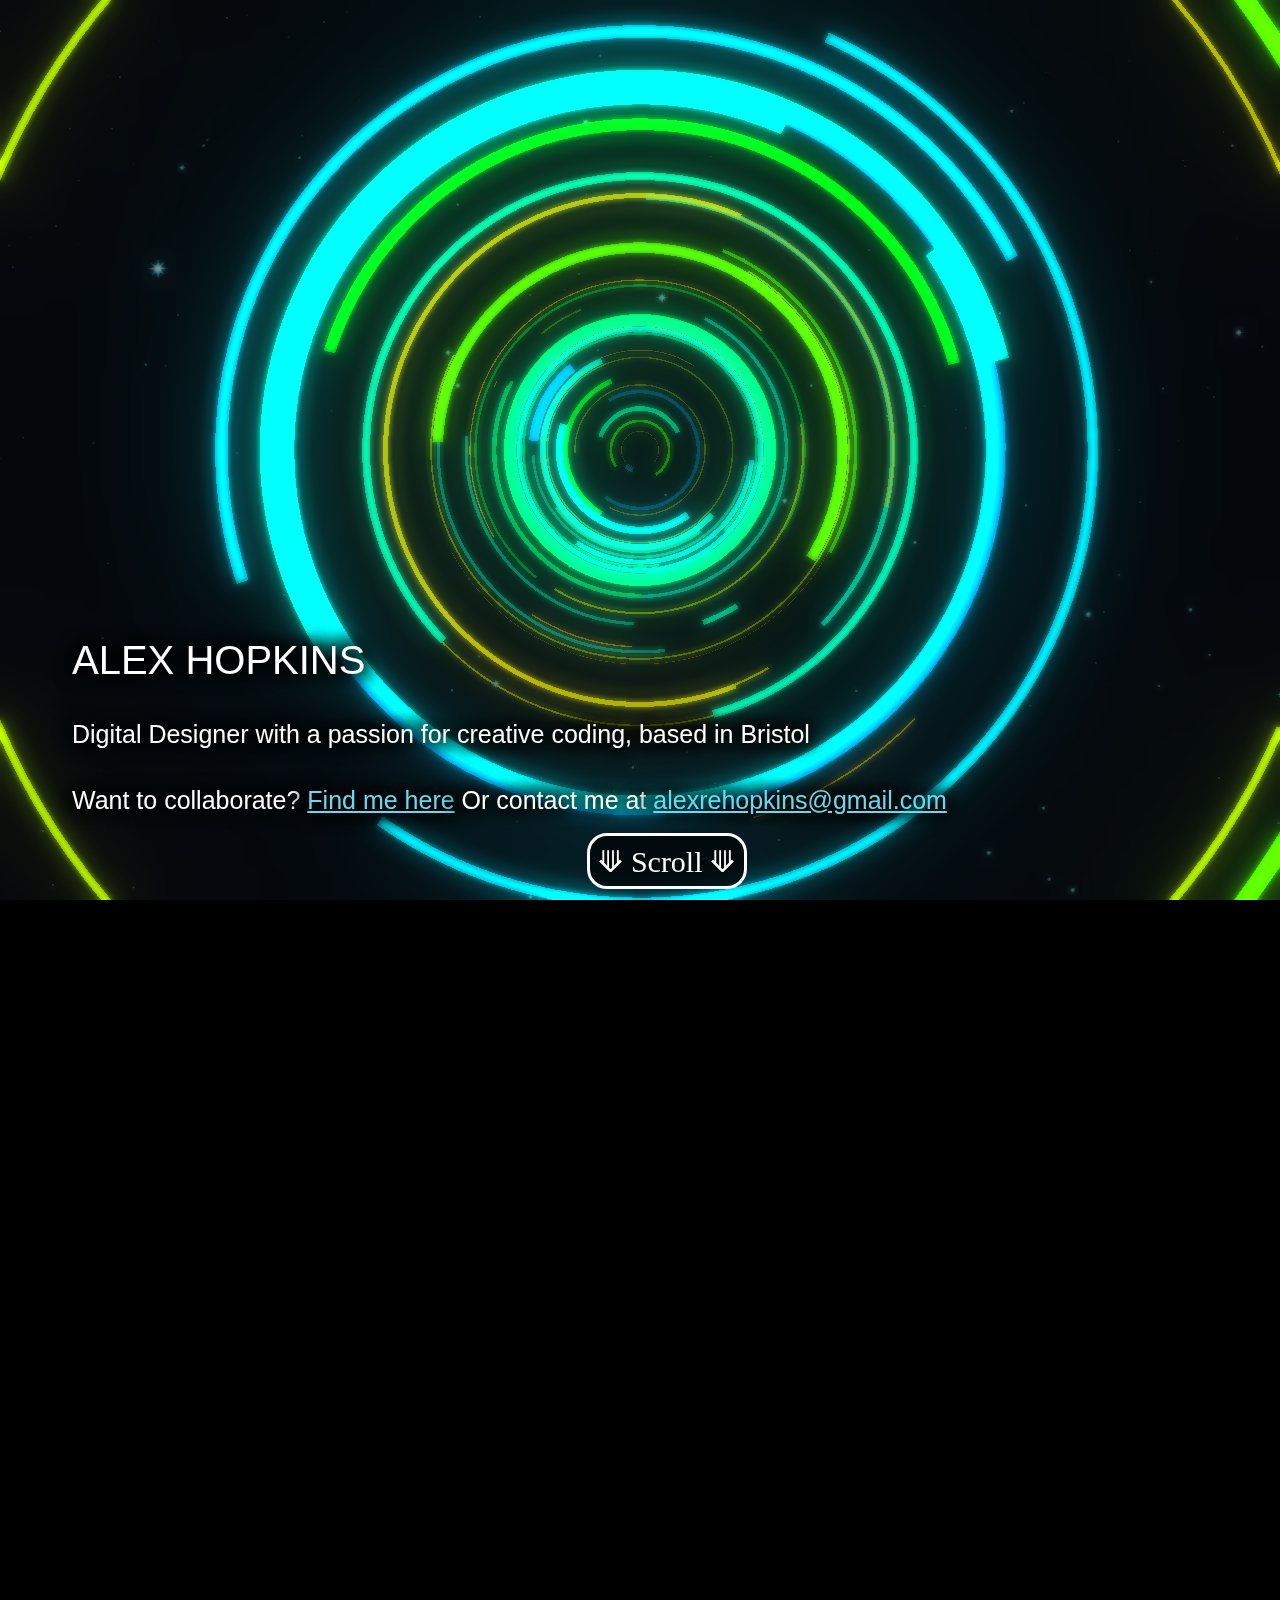
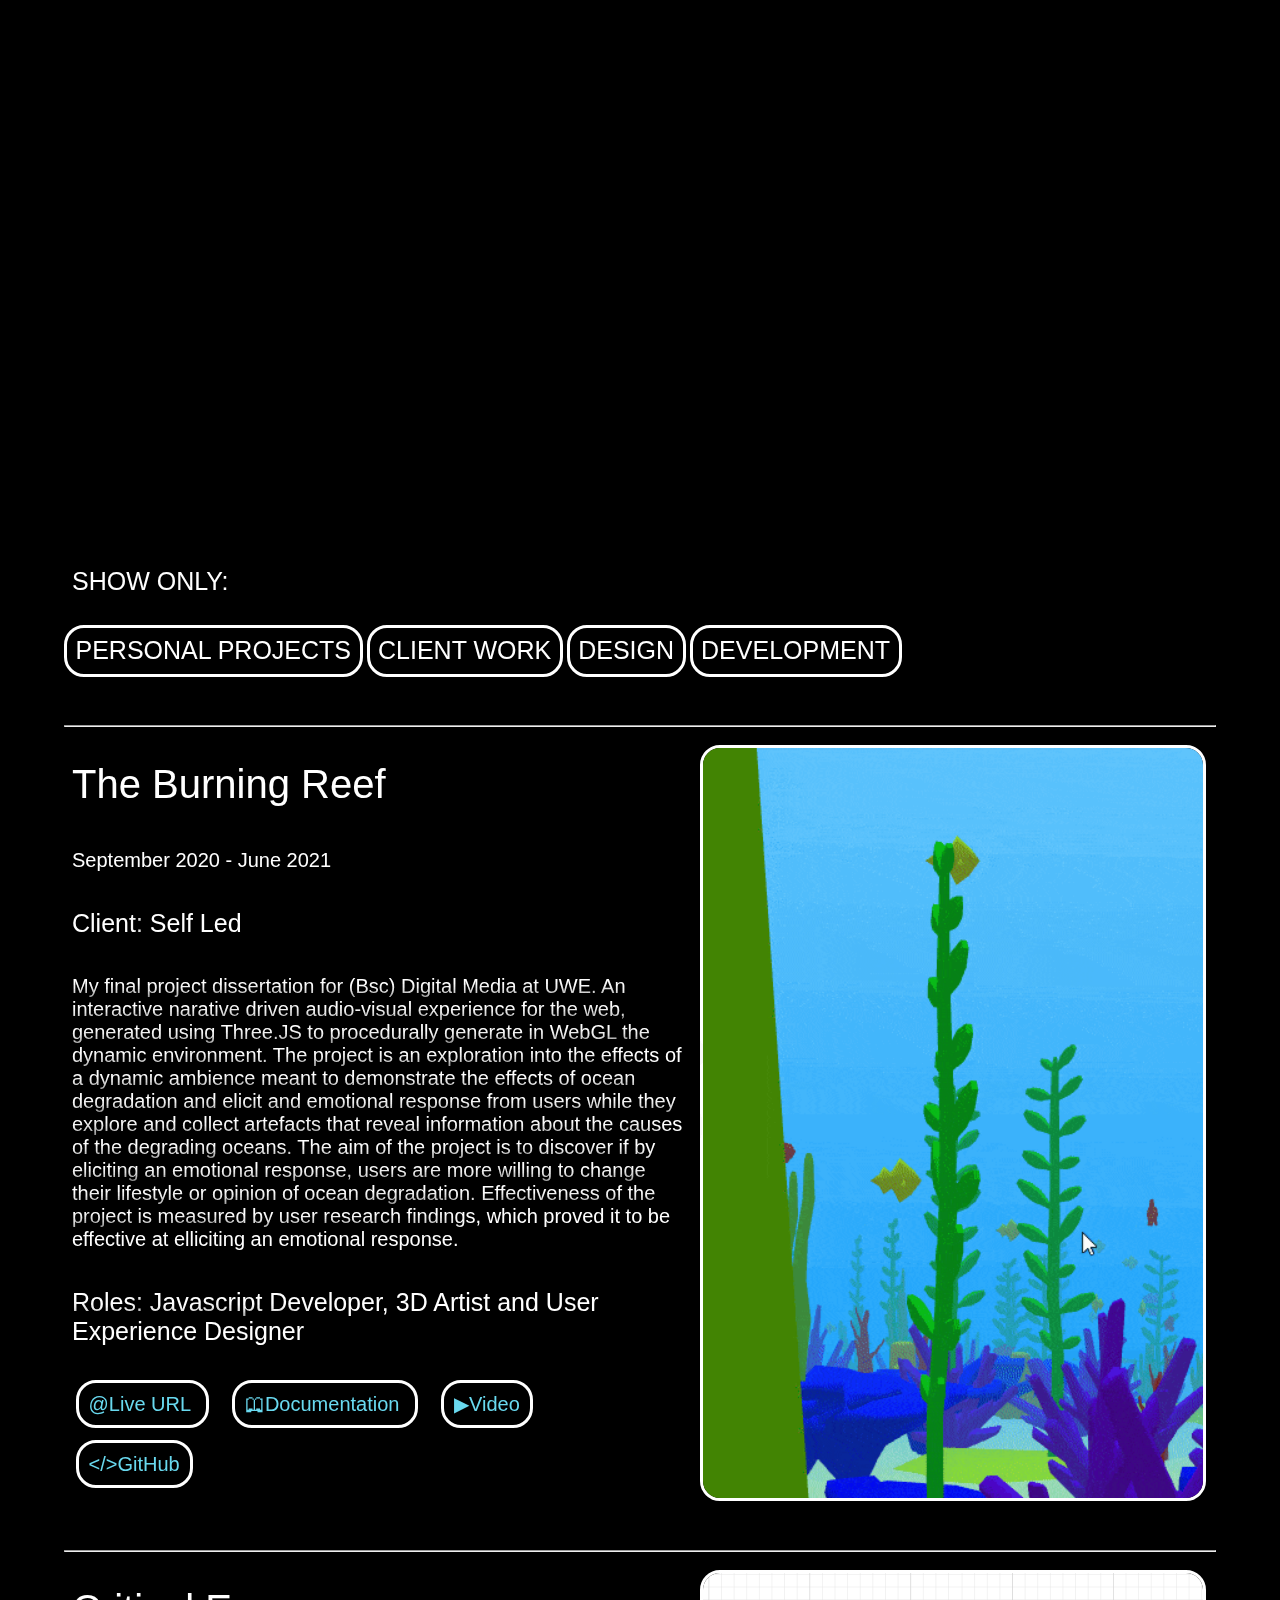
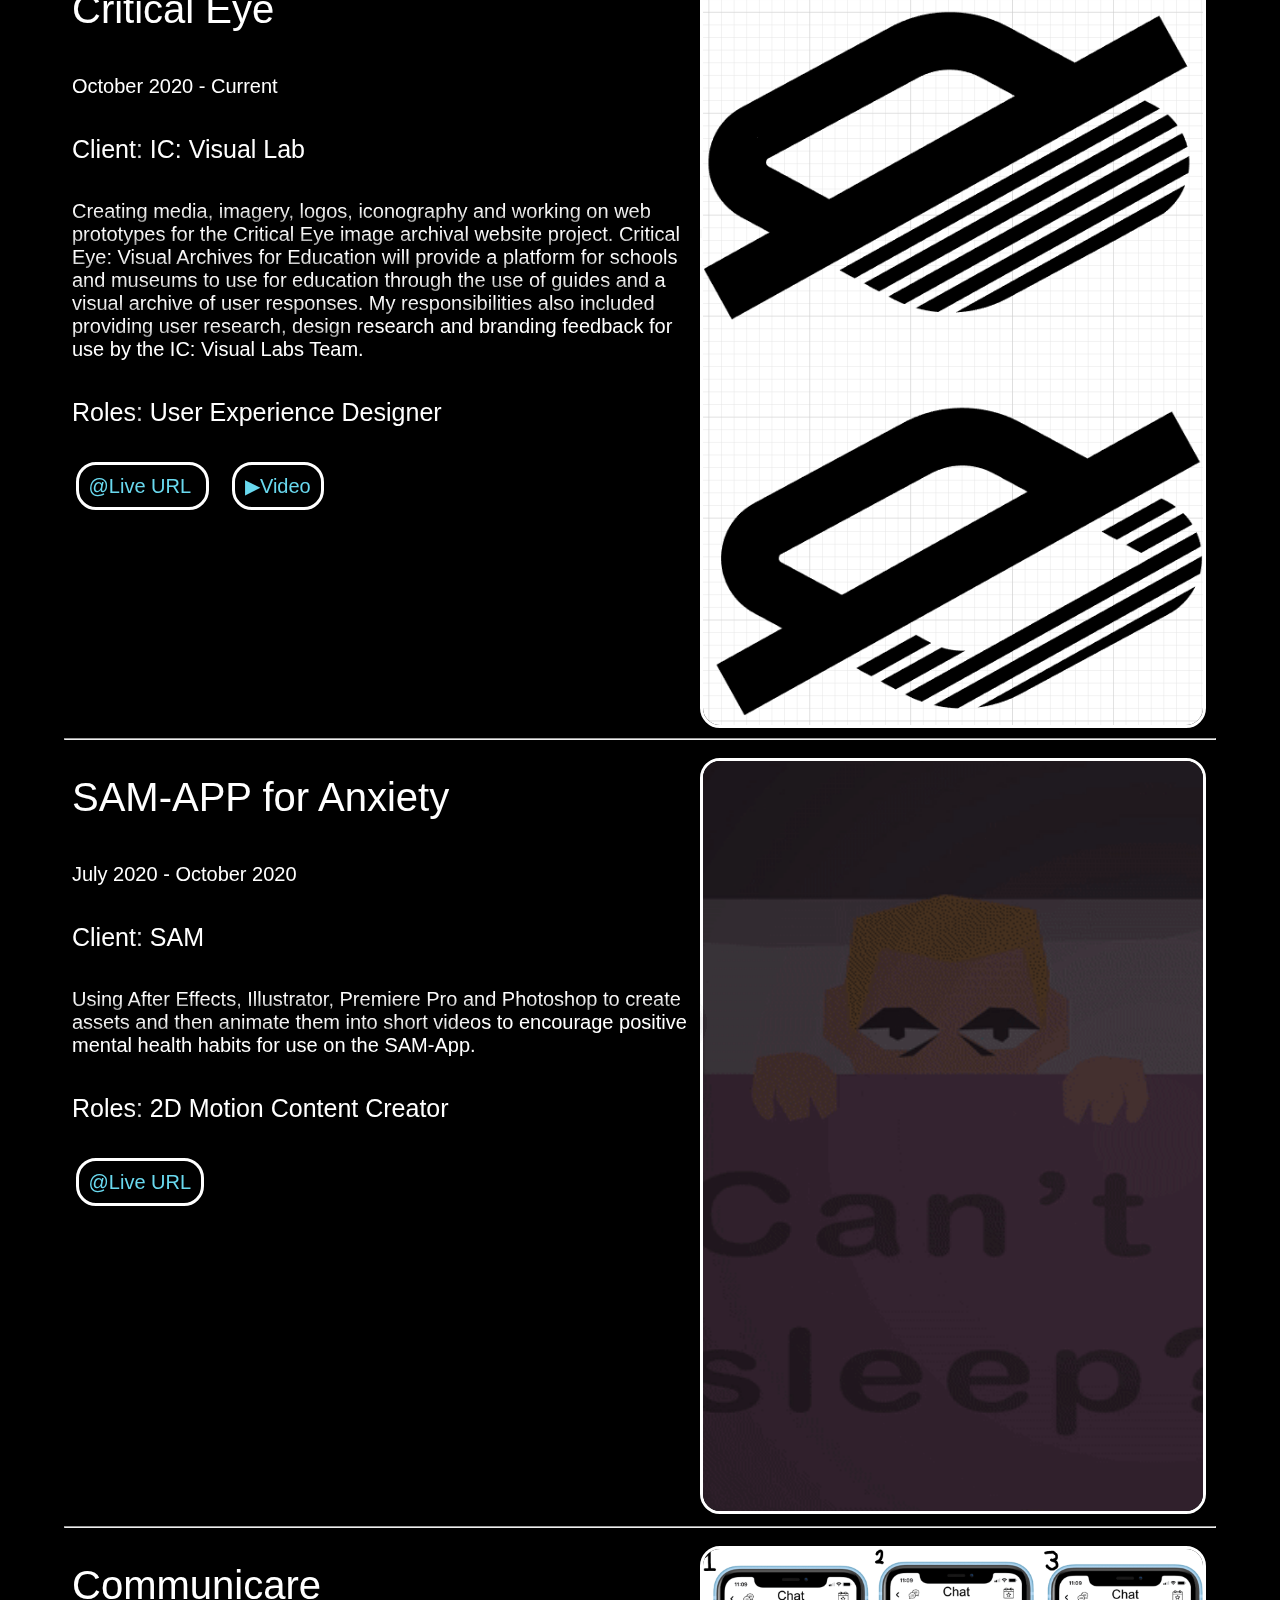
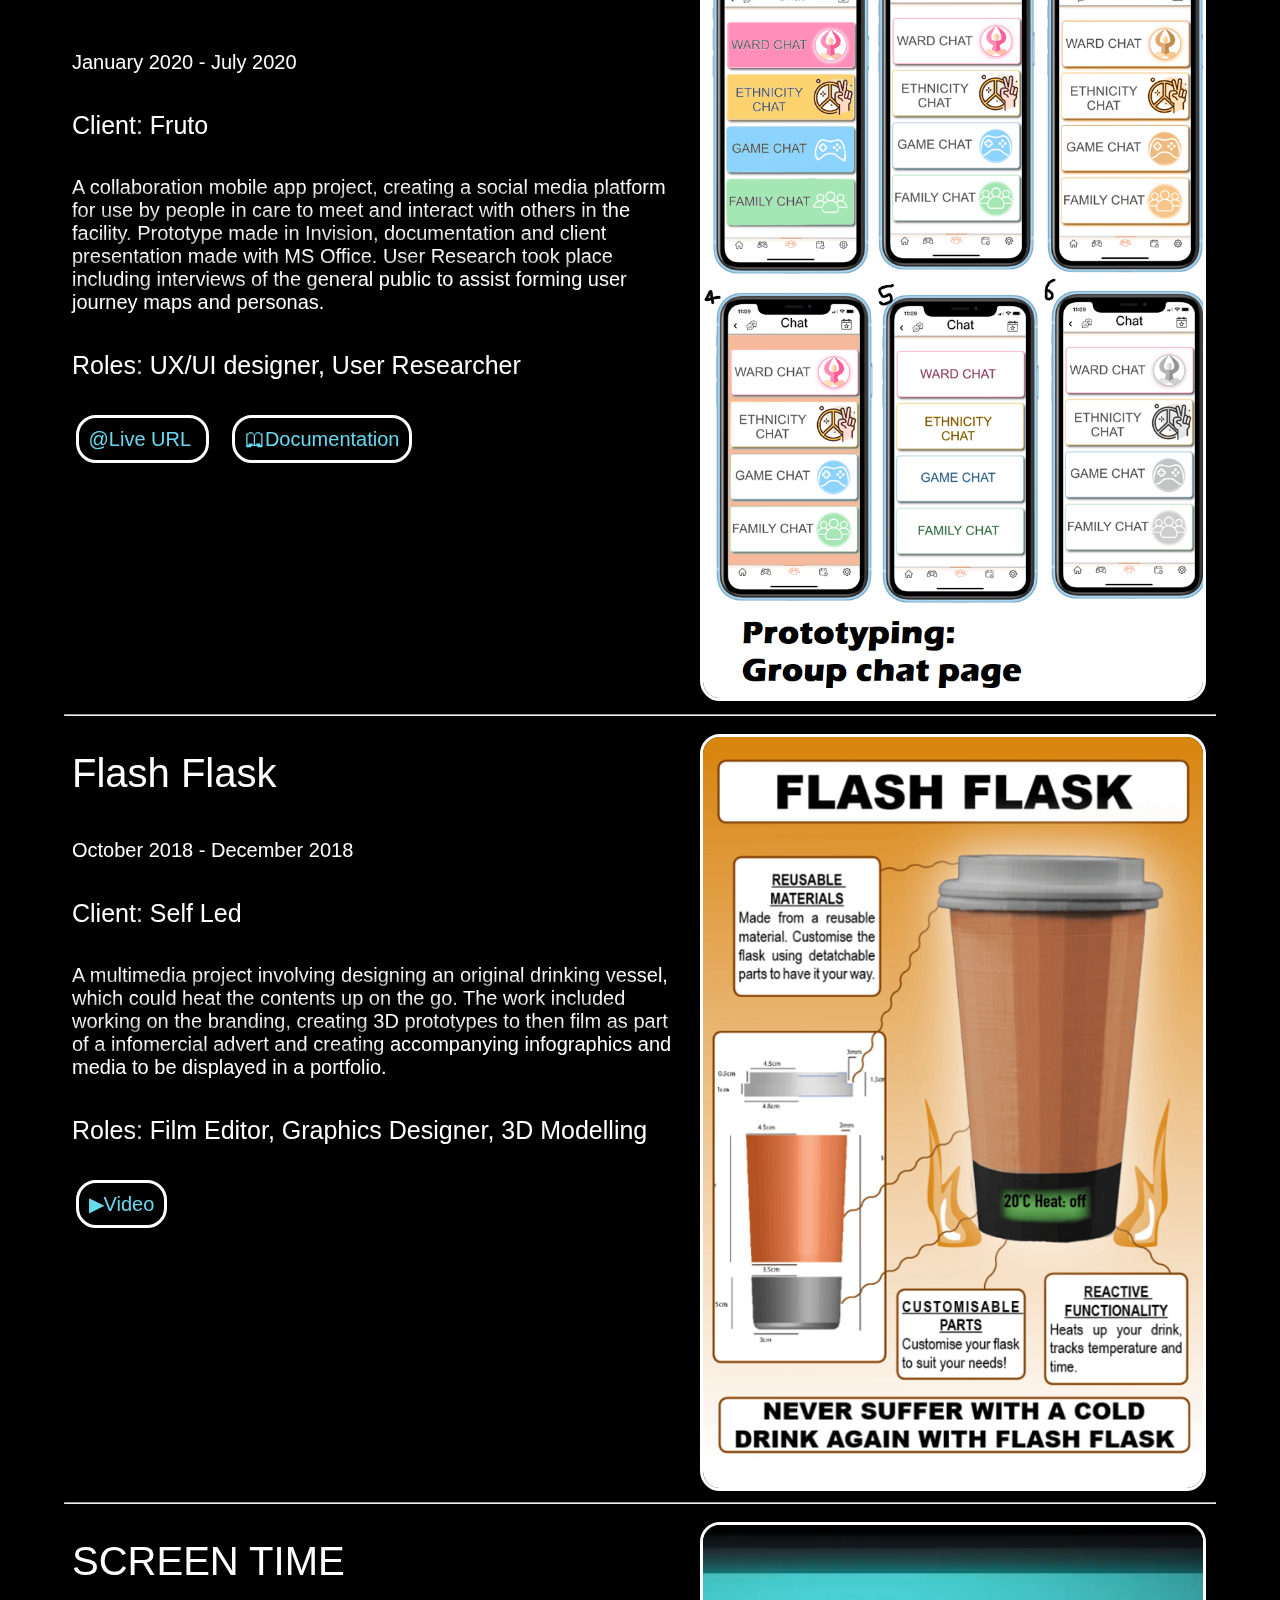
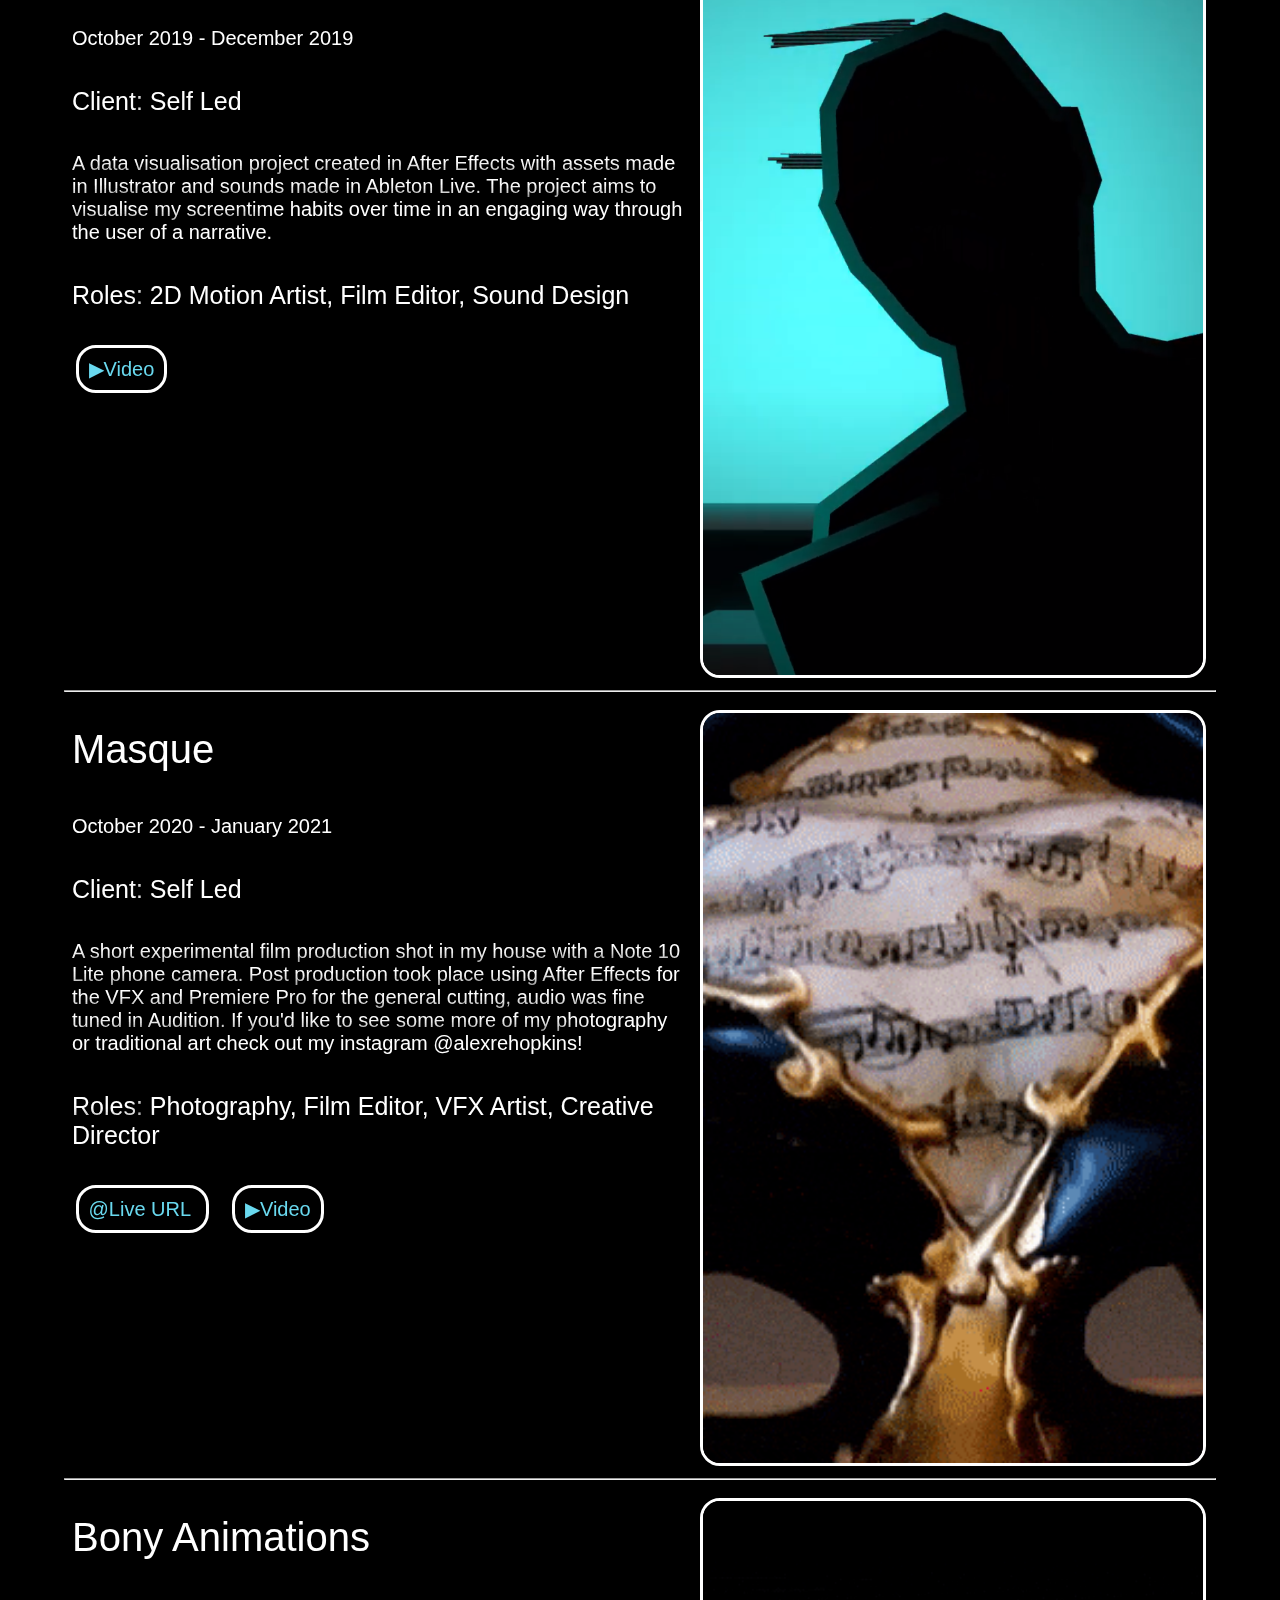
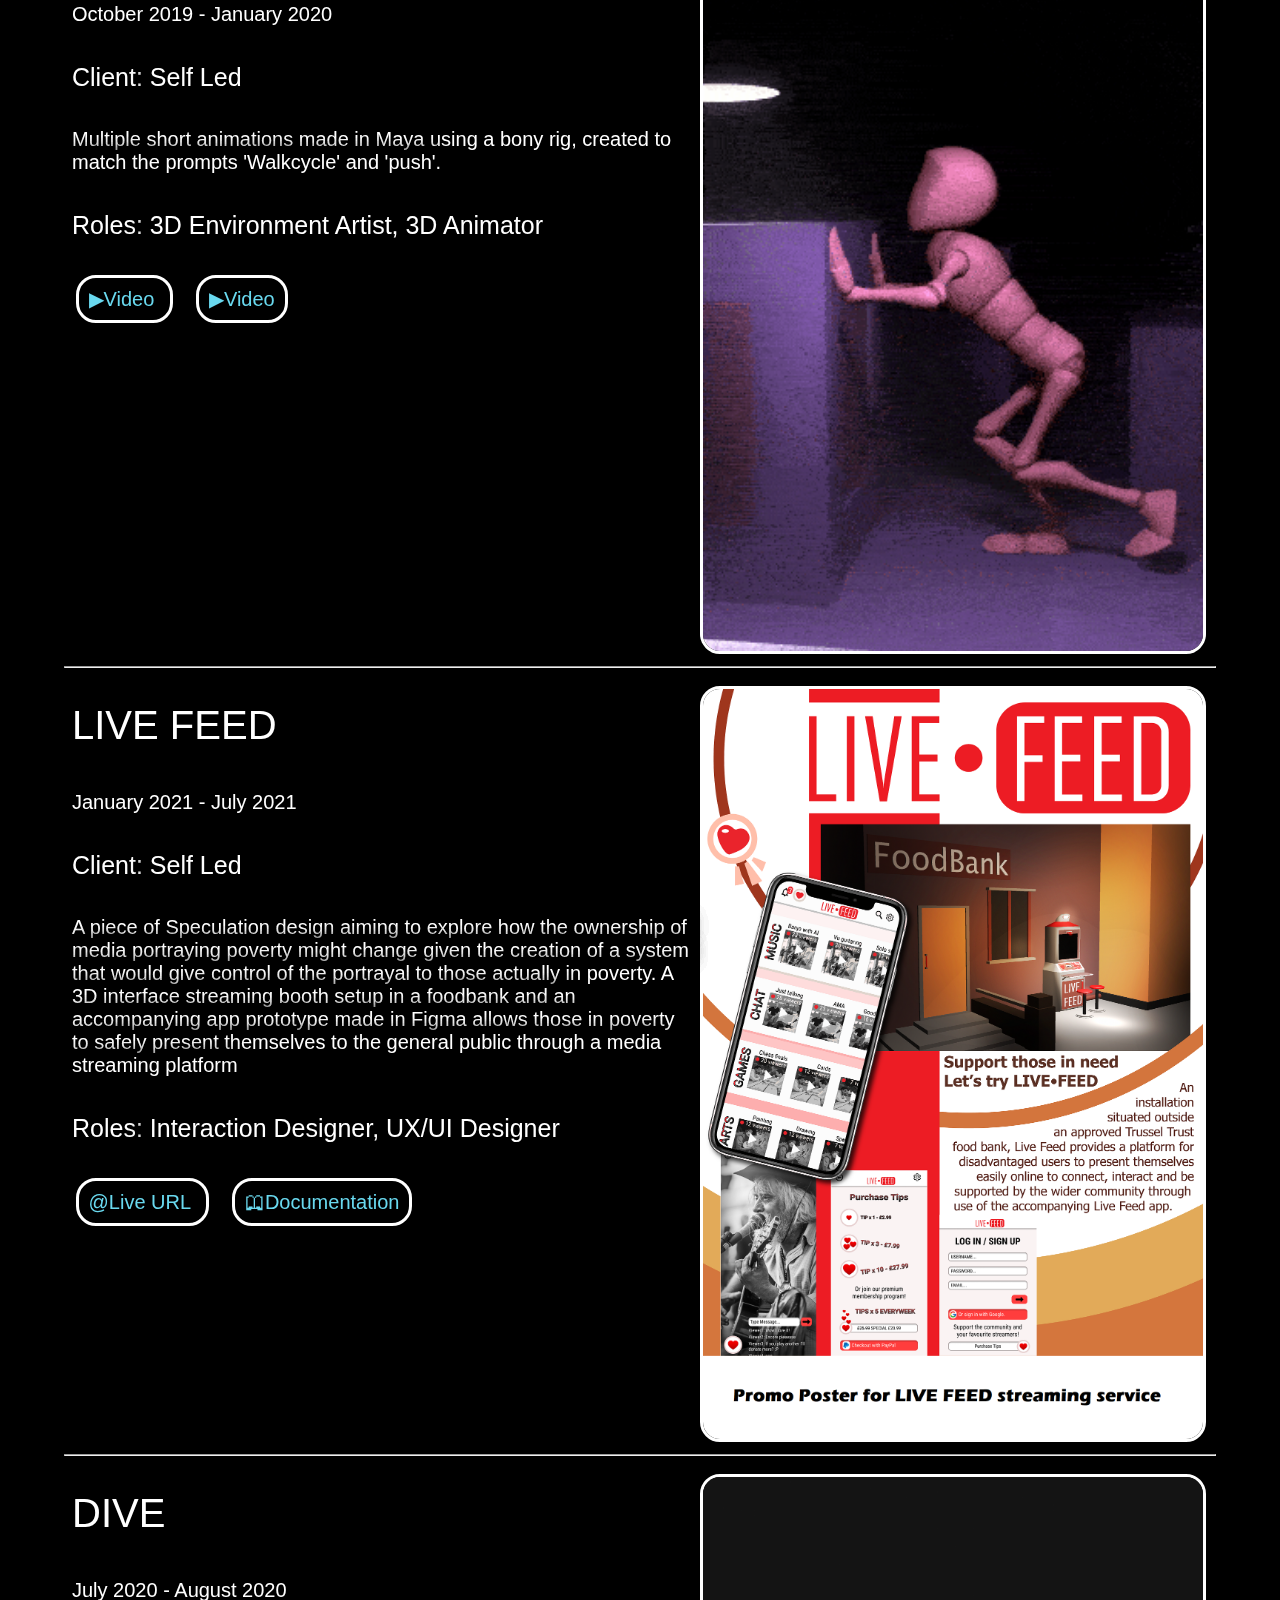
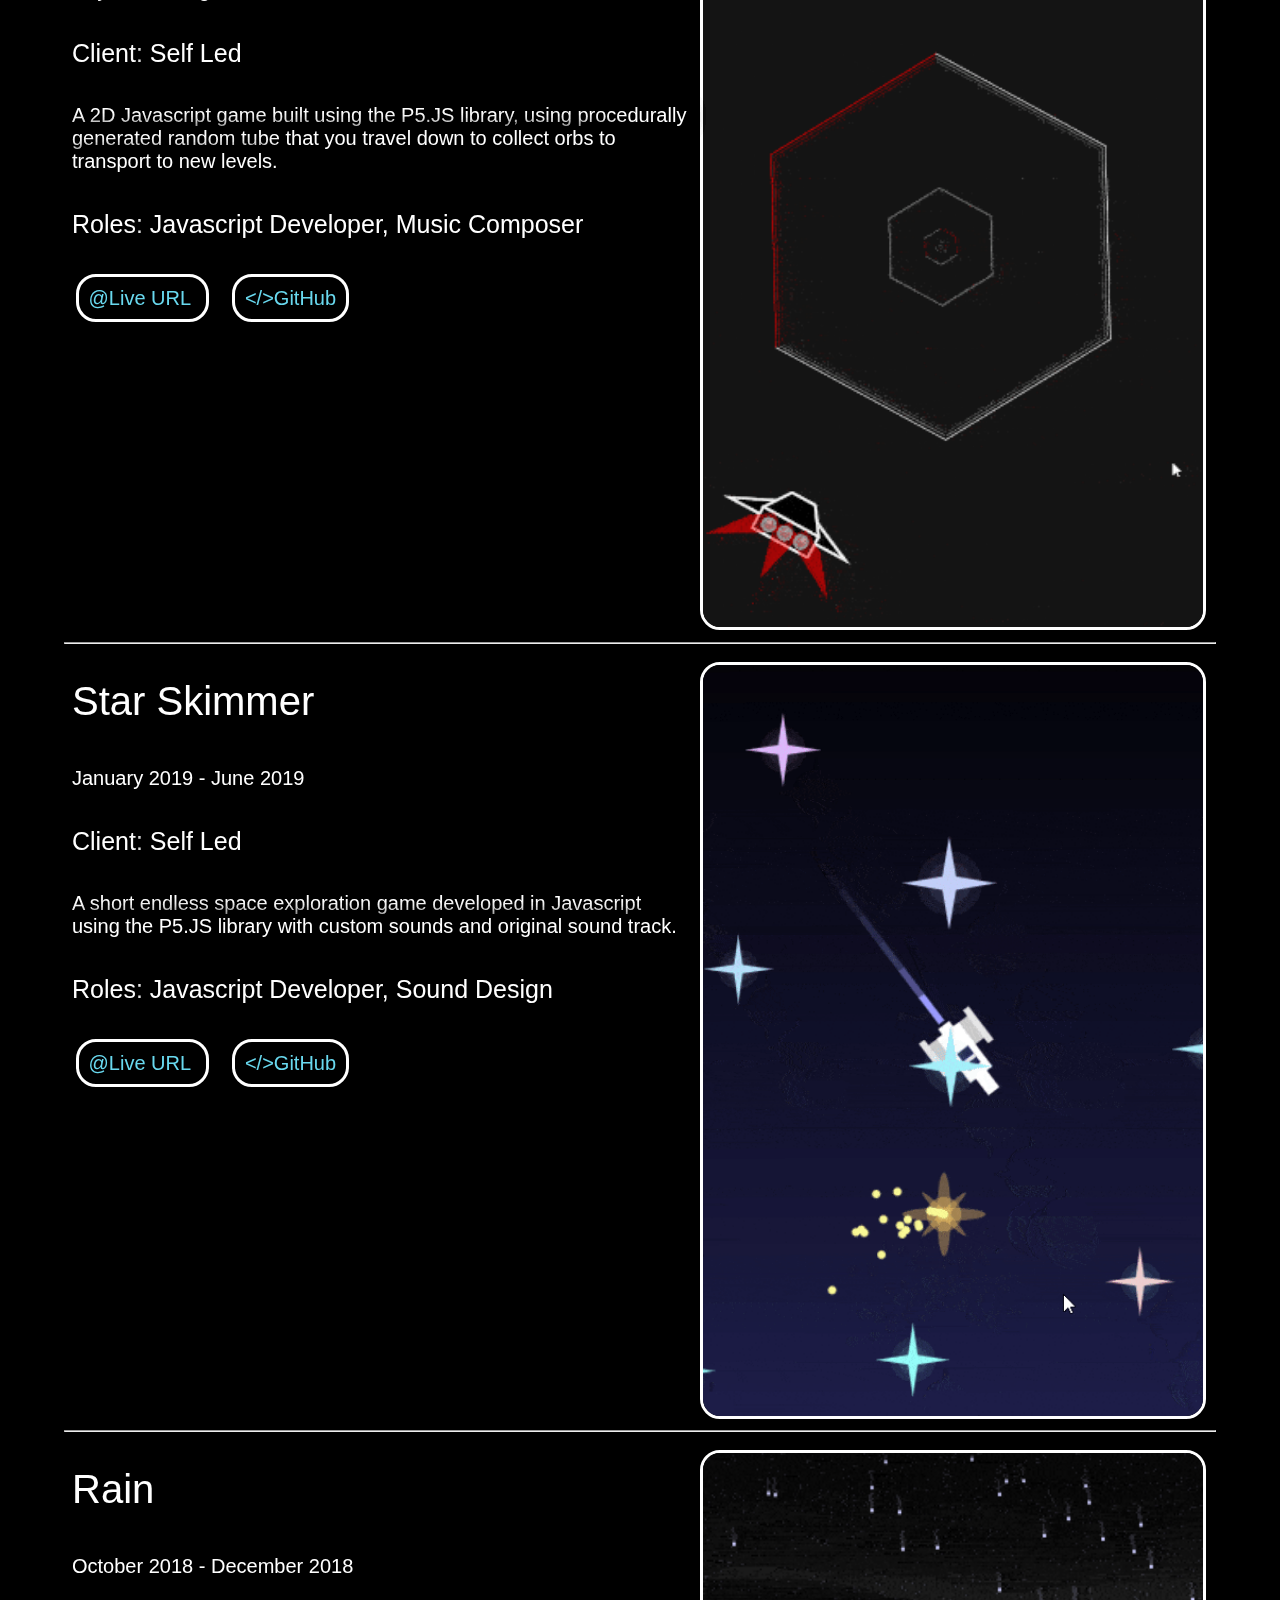
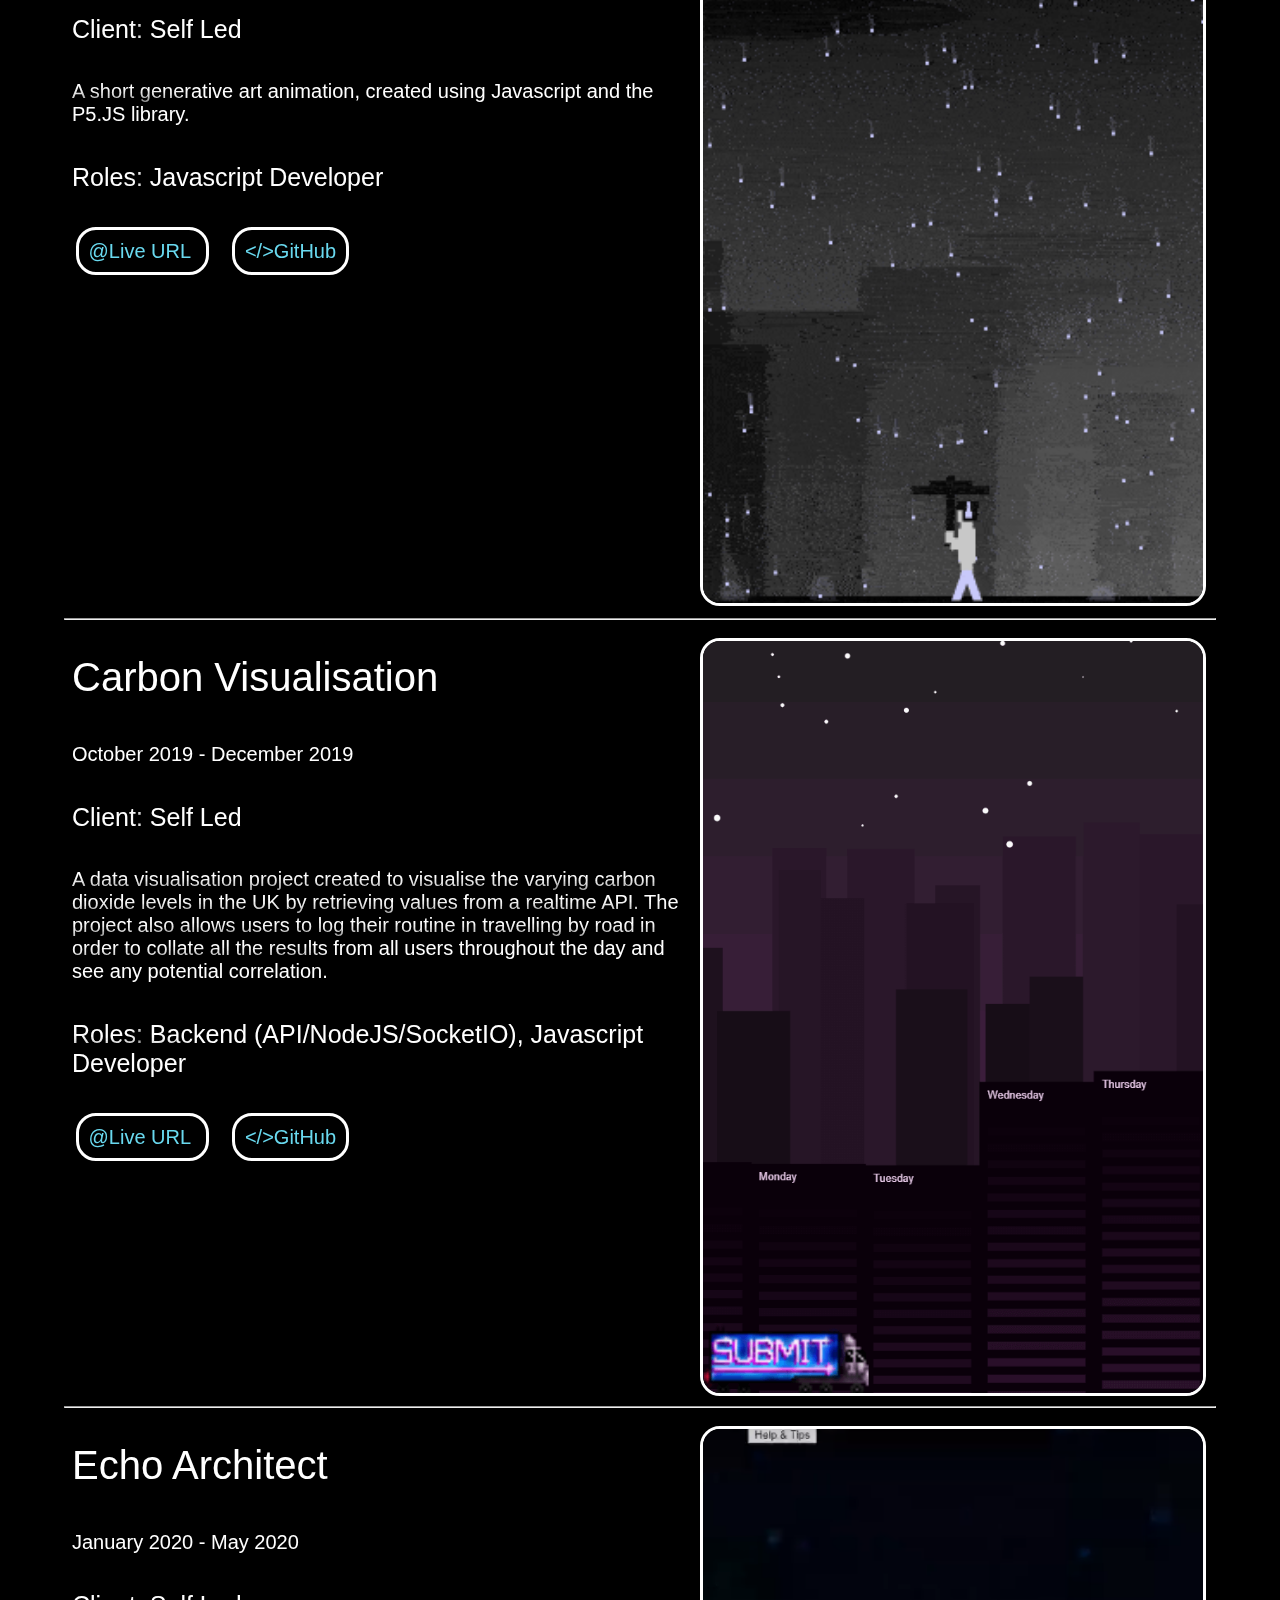
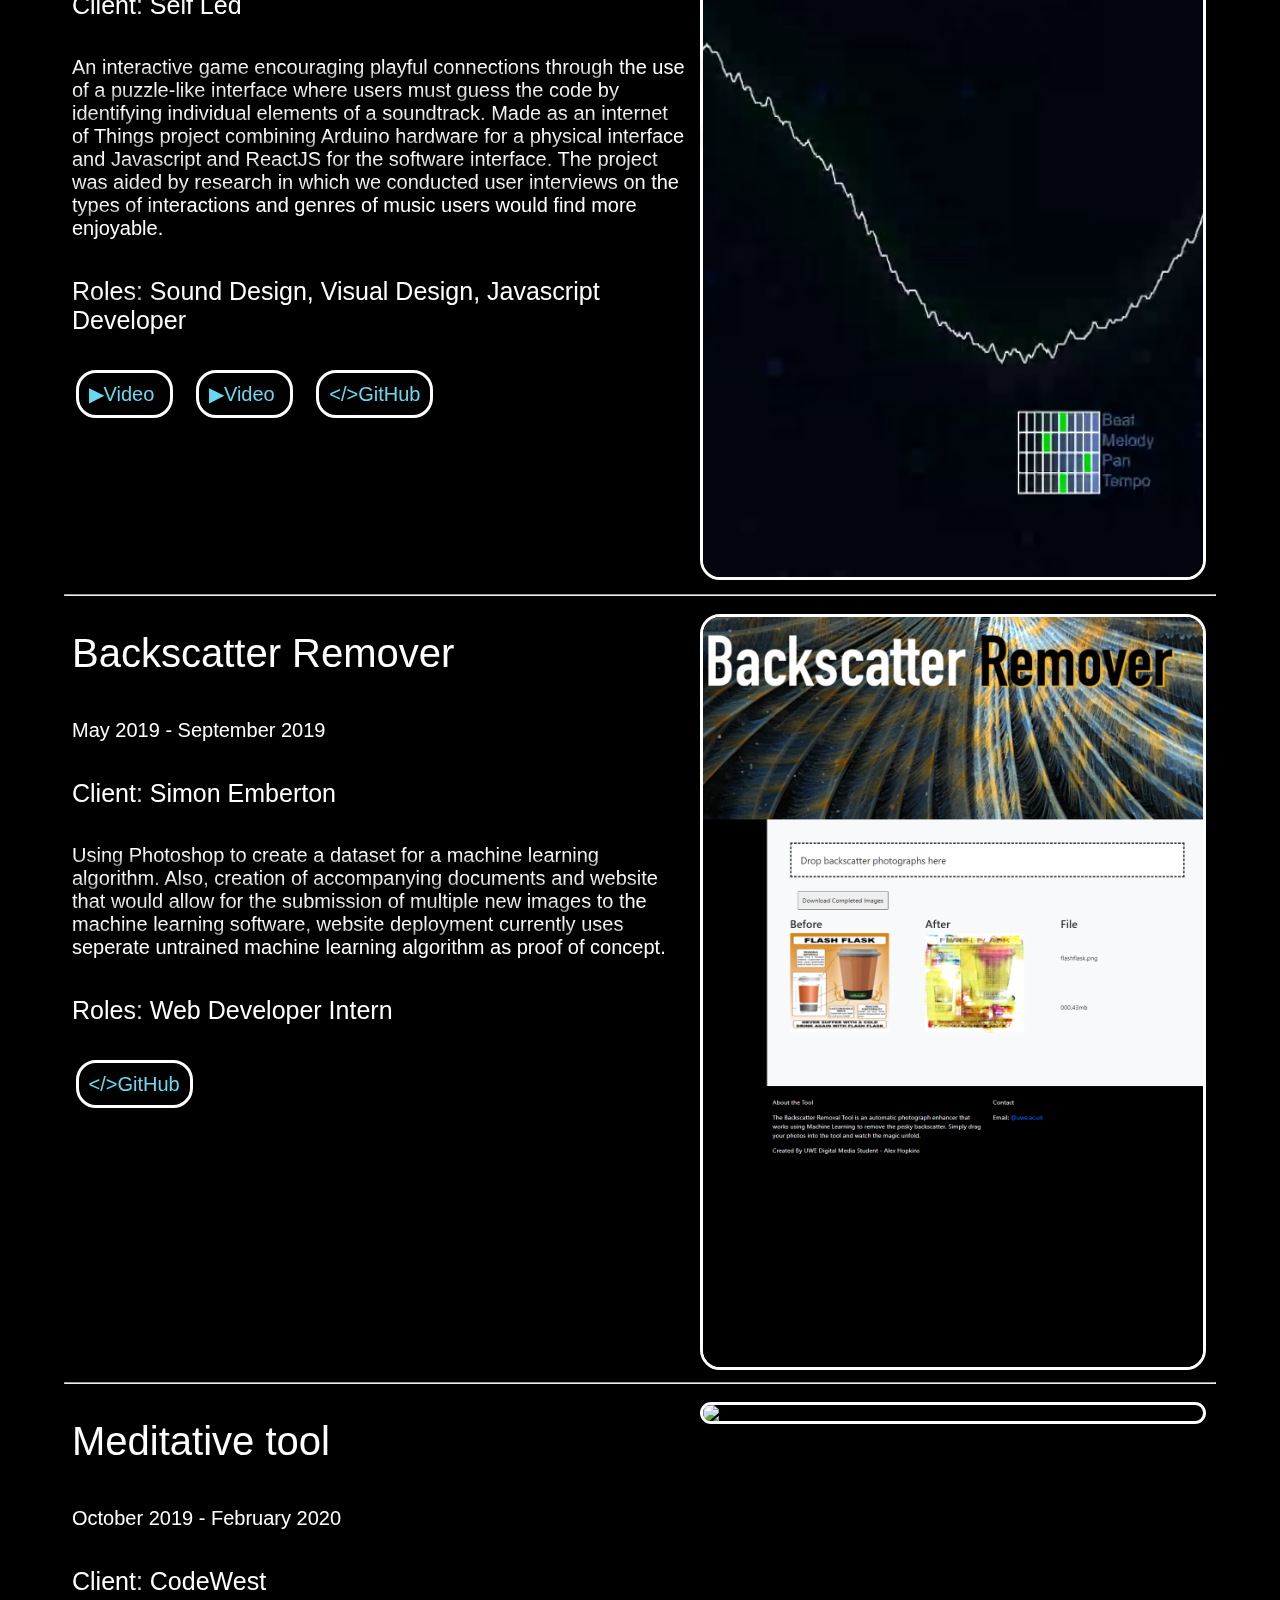
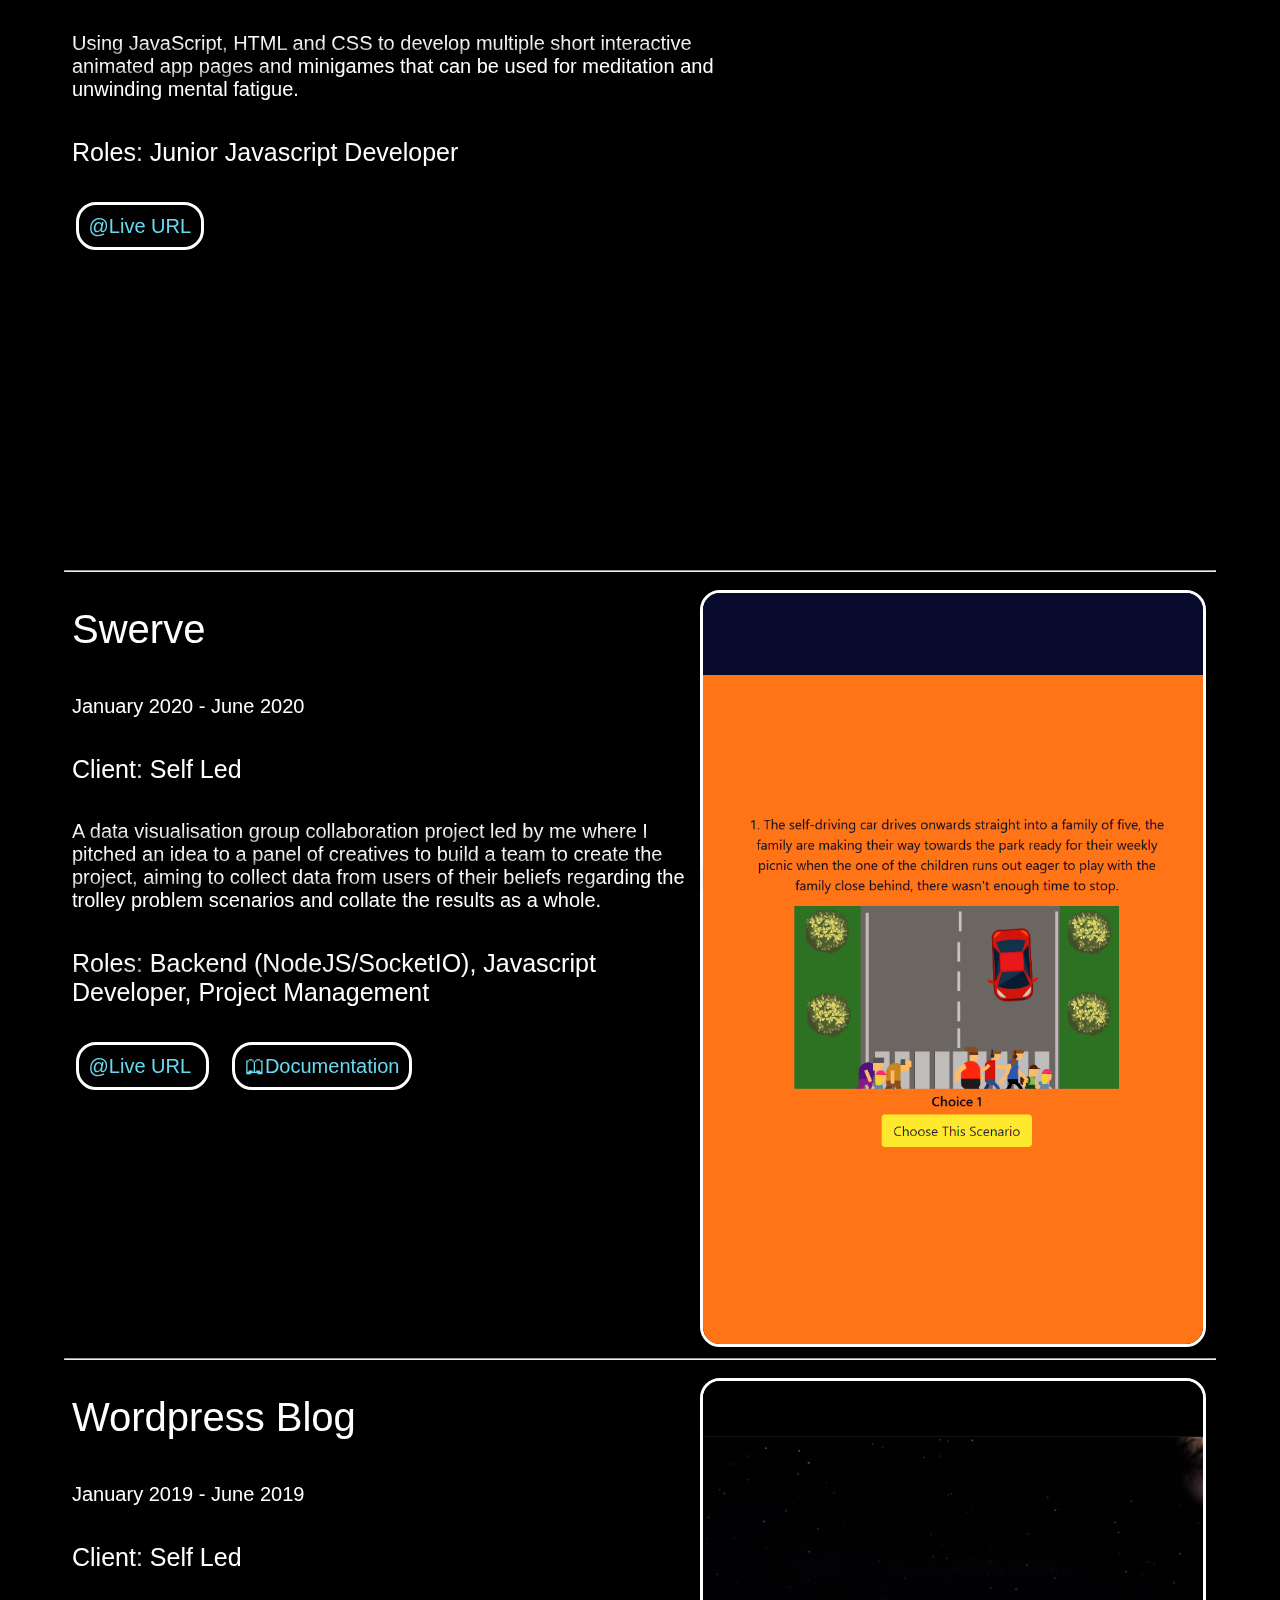
==== commit 324c7cf2: "updat" ====
--- a/index.html
+++ b/index.html
@@ -104,8 +104,6 @@
 					}
 				});
 
-				//const container = document.getElementById( 'container' );
-
 				clock = new THREE.Clock();
 
 				renderer = new THREE.WebGLRenderer( { antialias: true, canvas: document.getElementById("viewport") } );
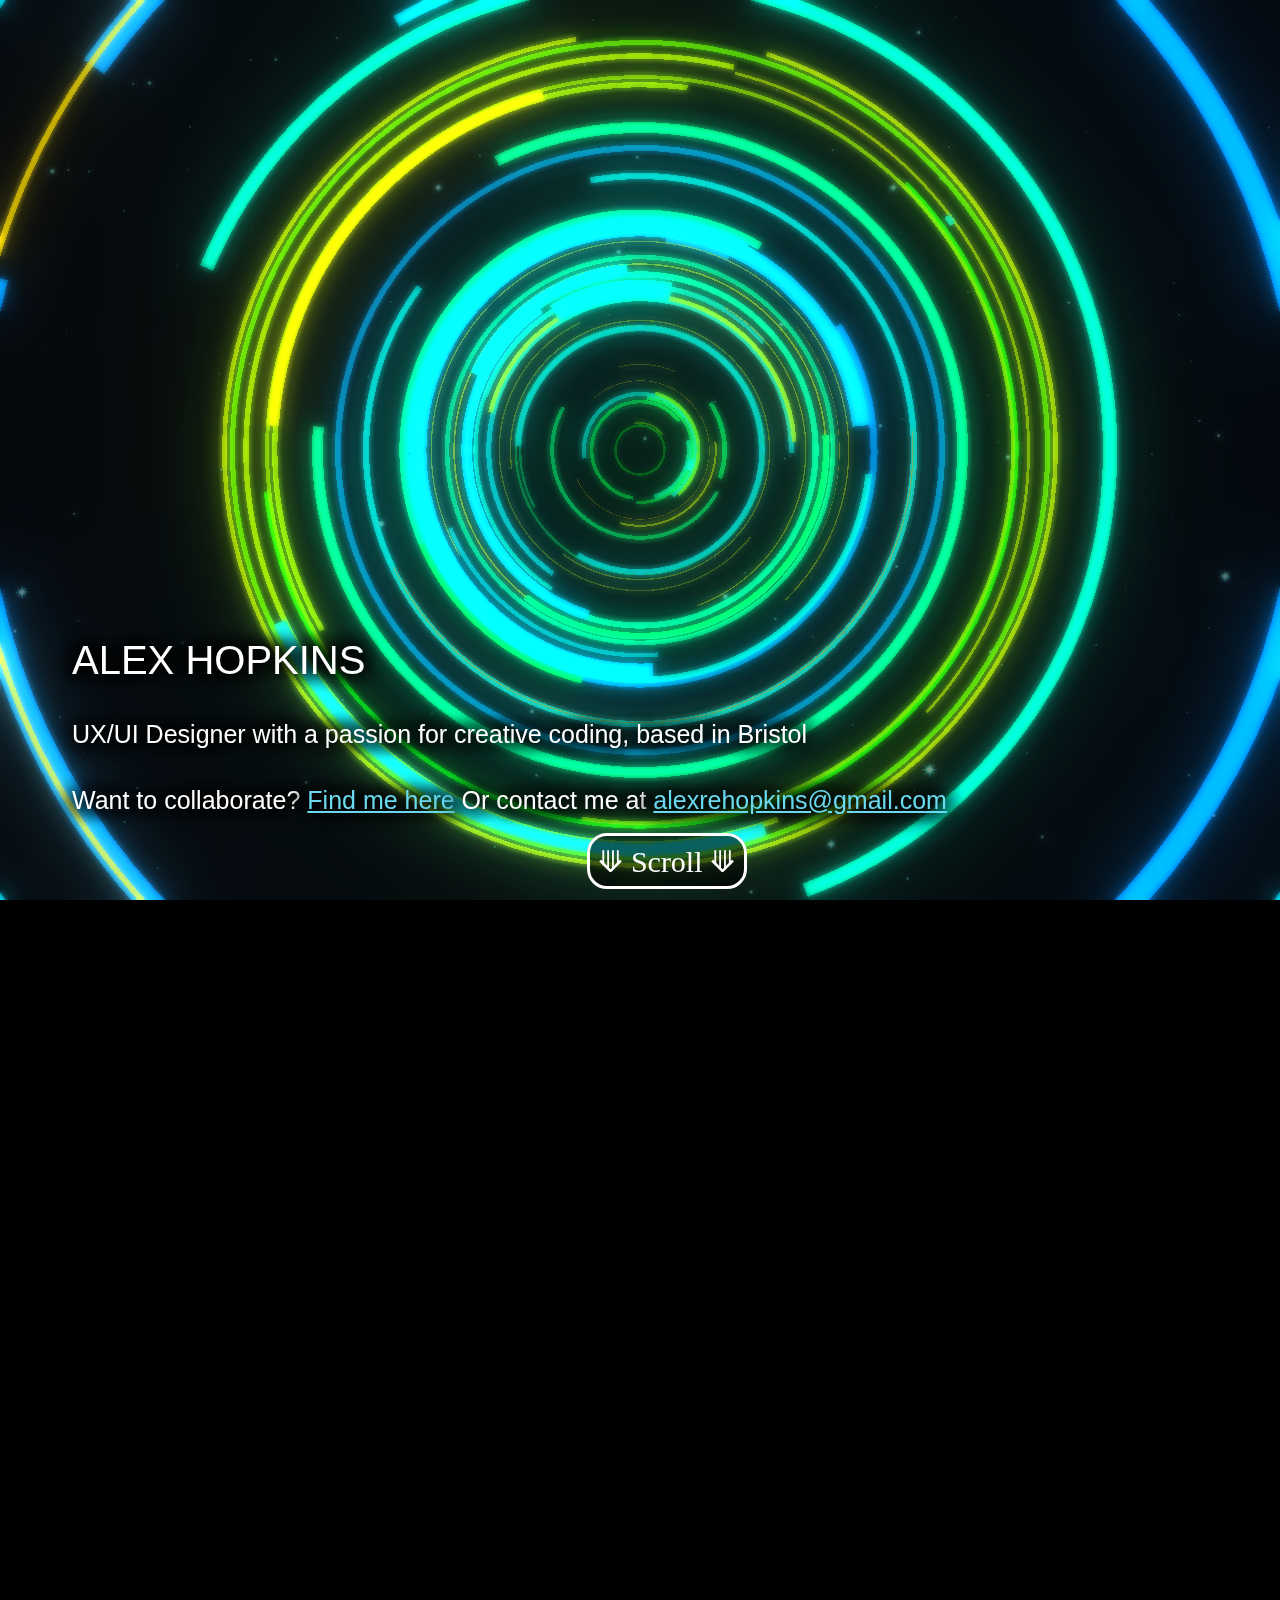
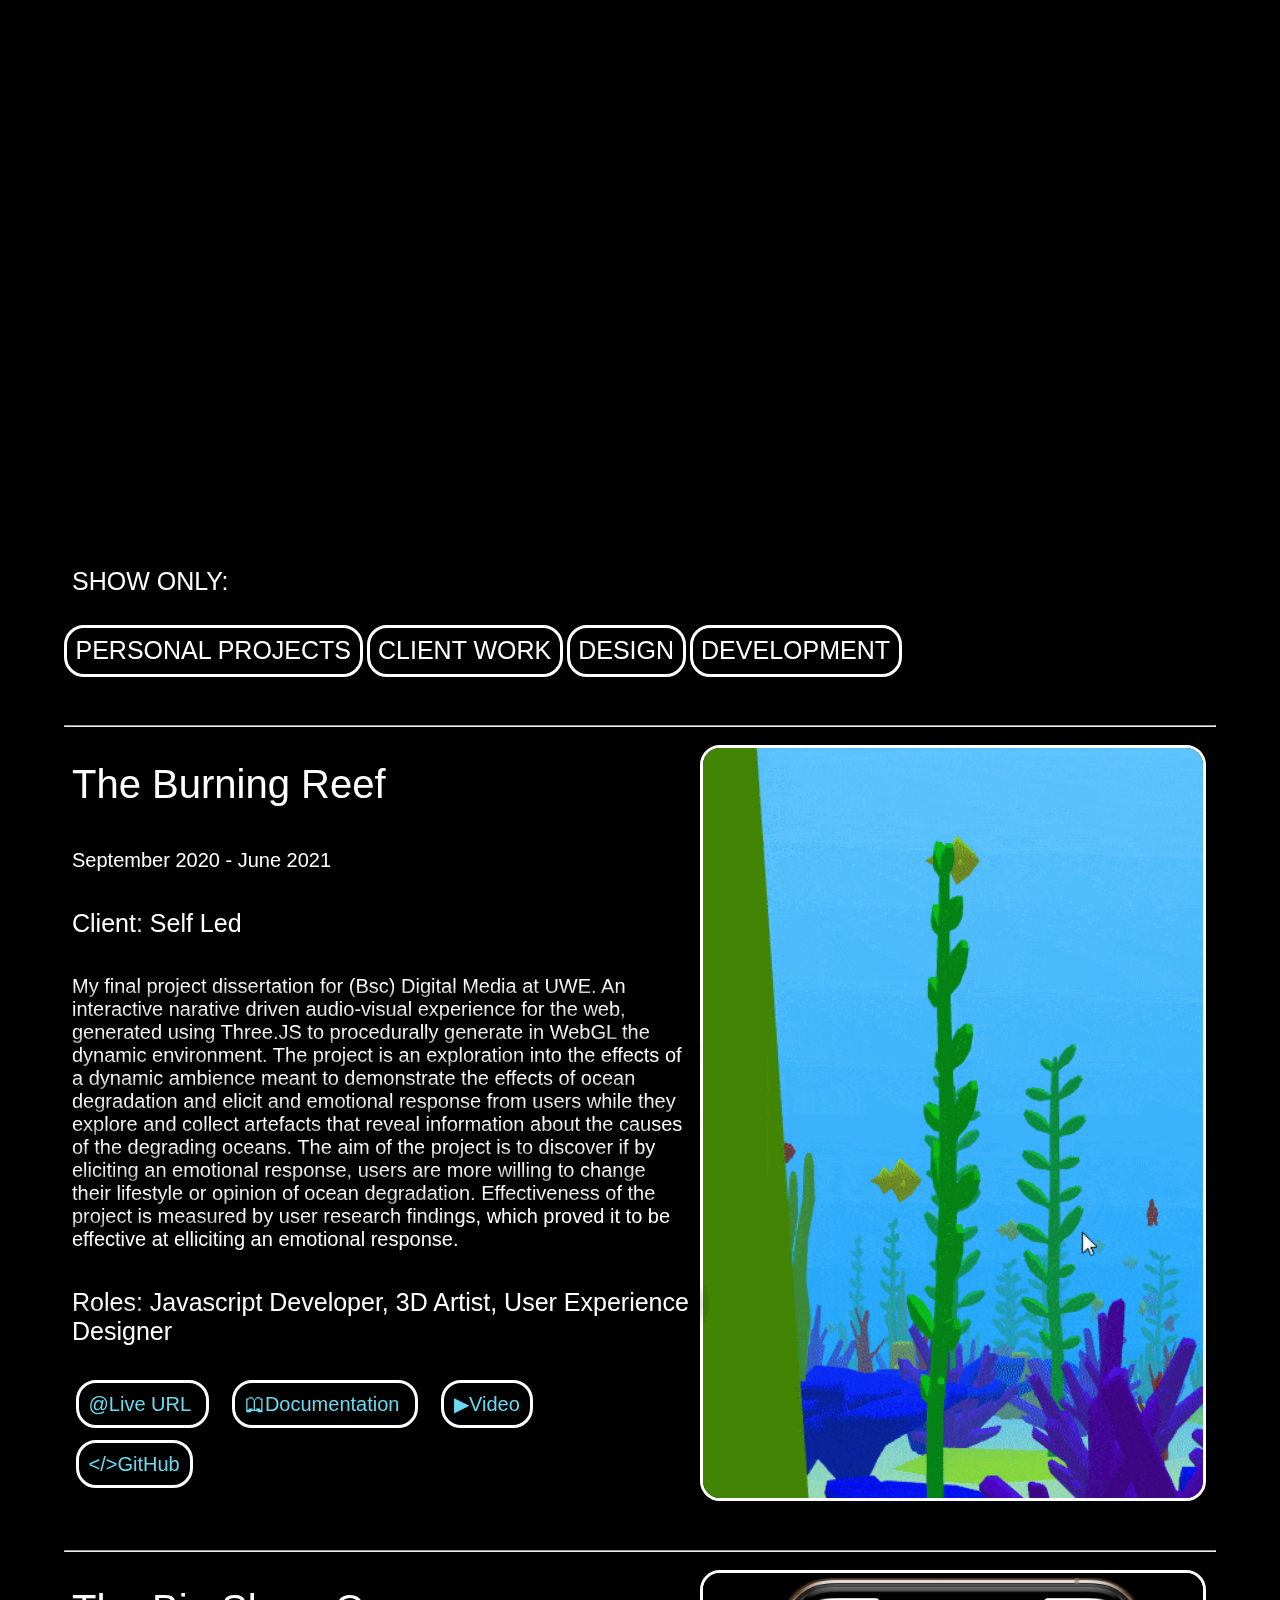
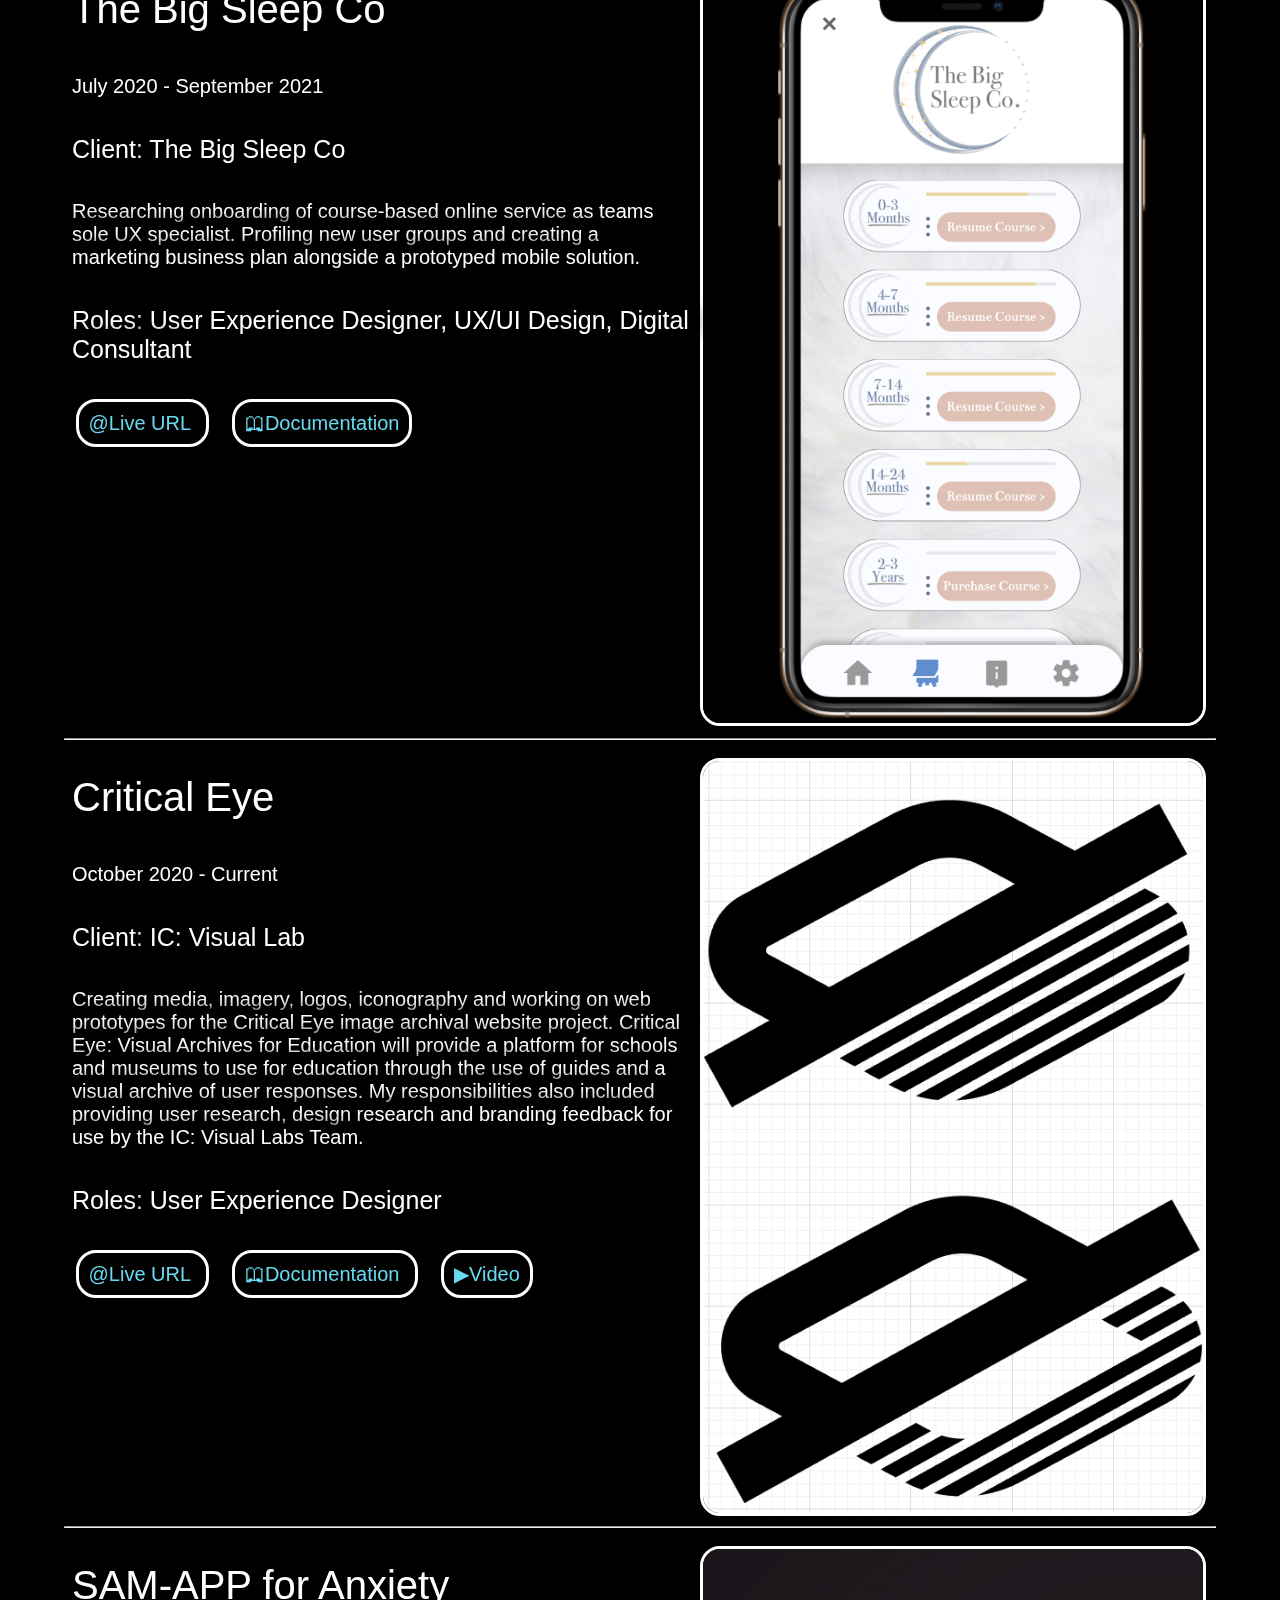
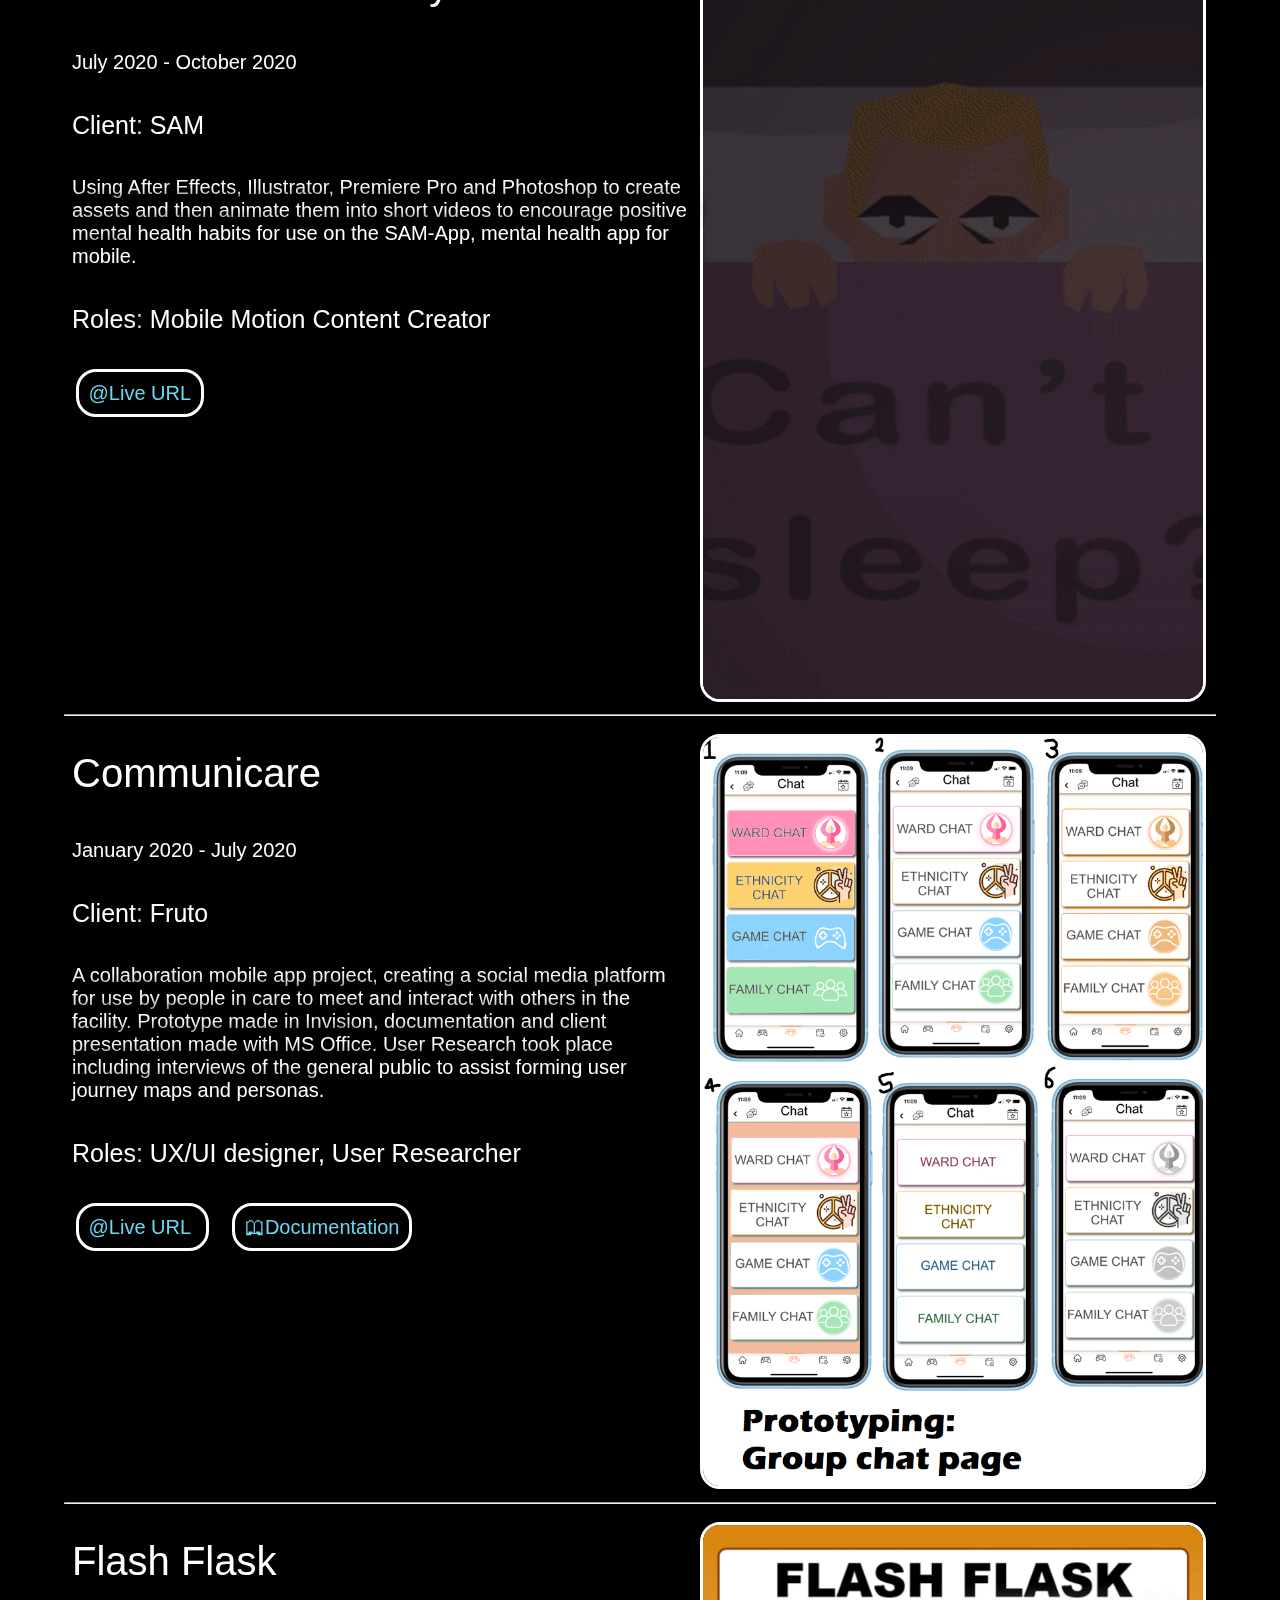
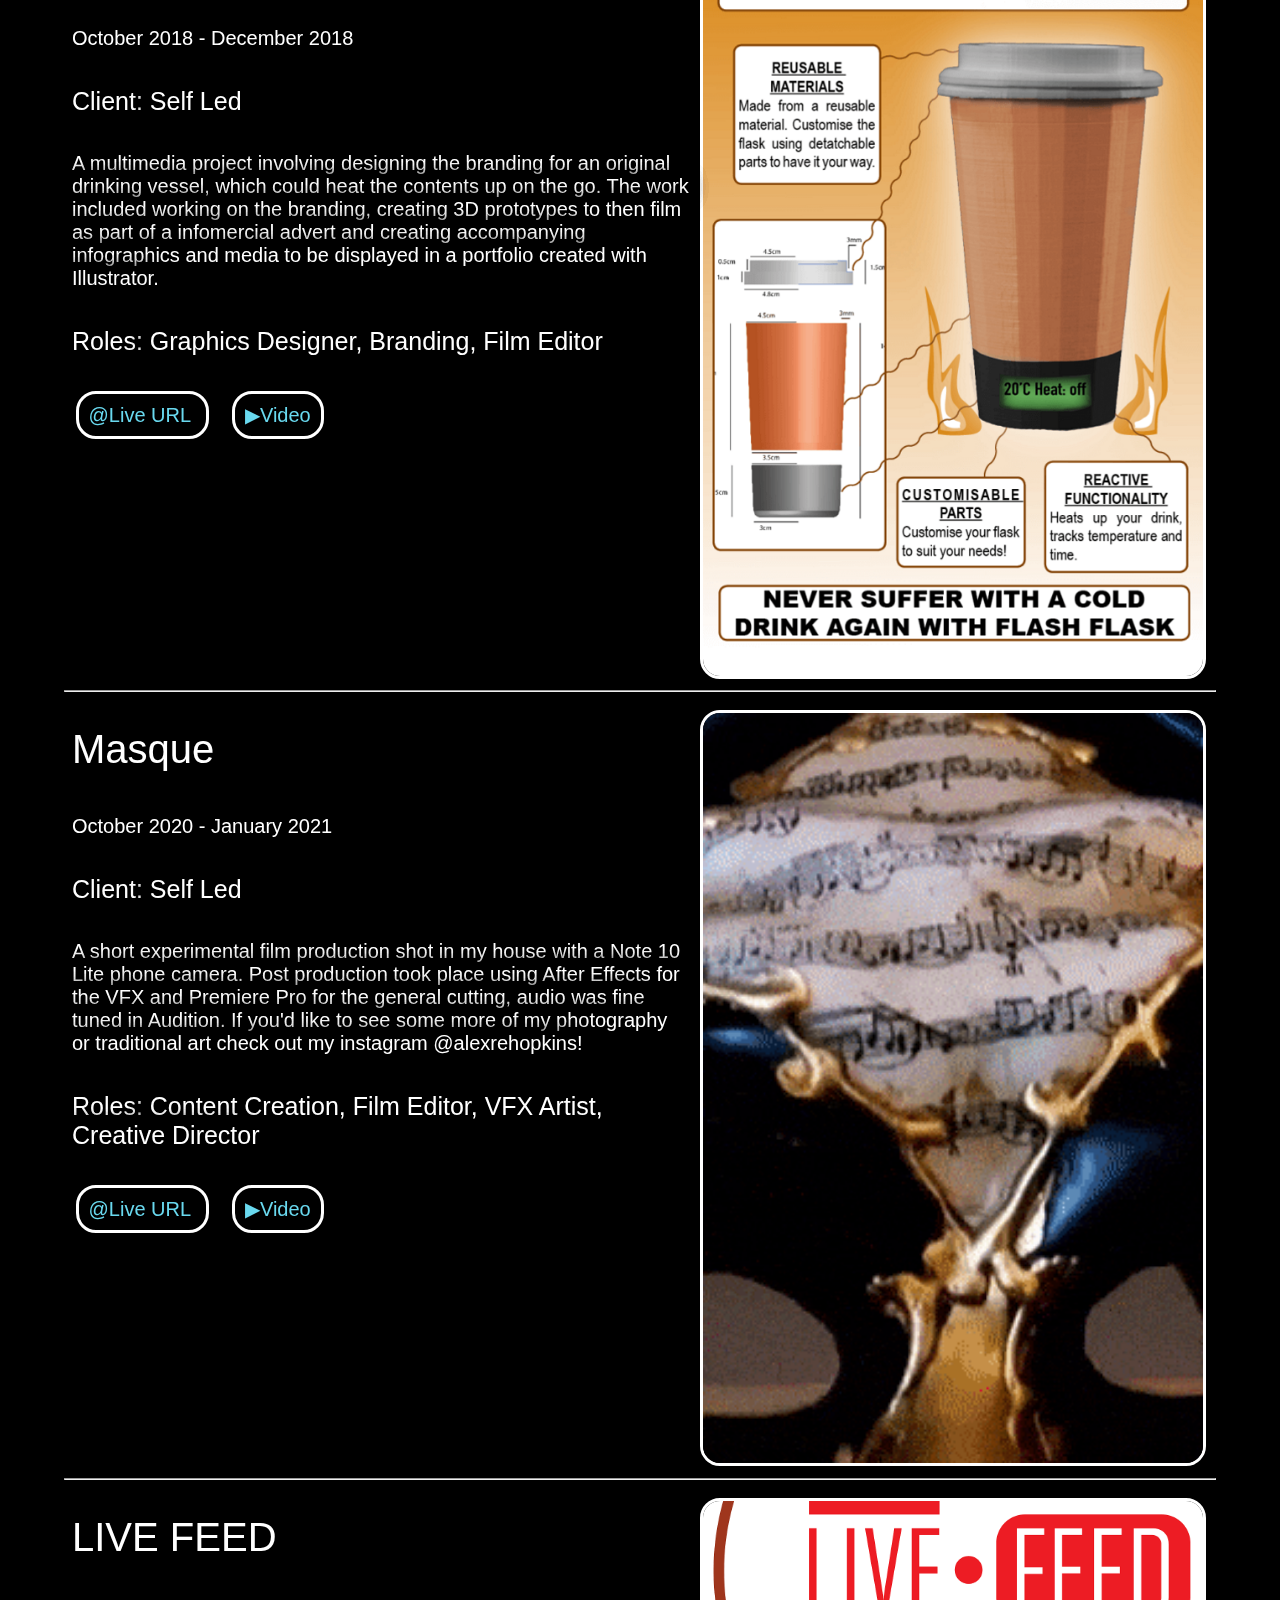
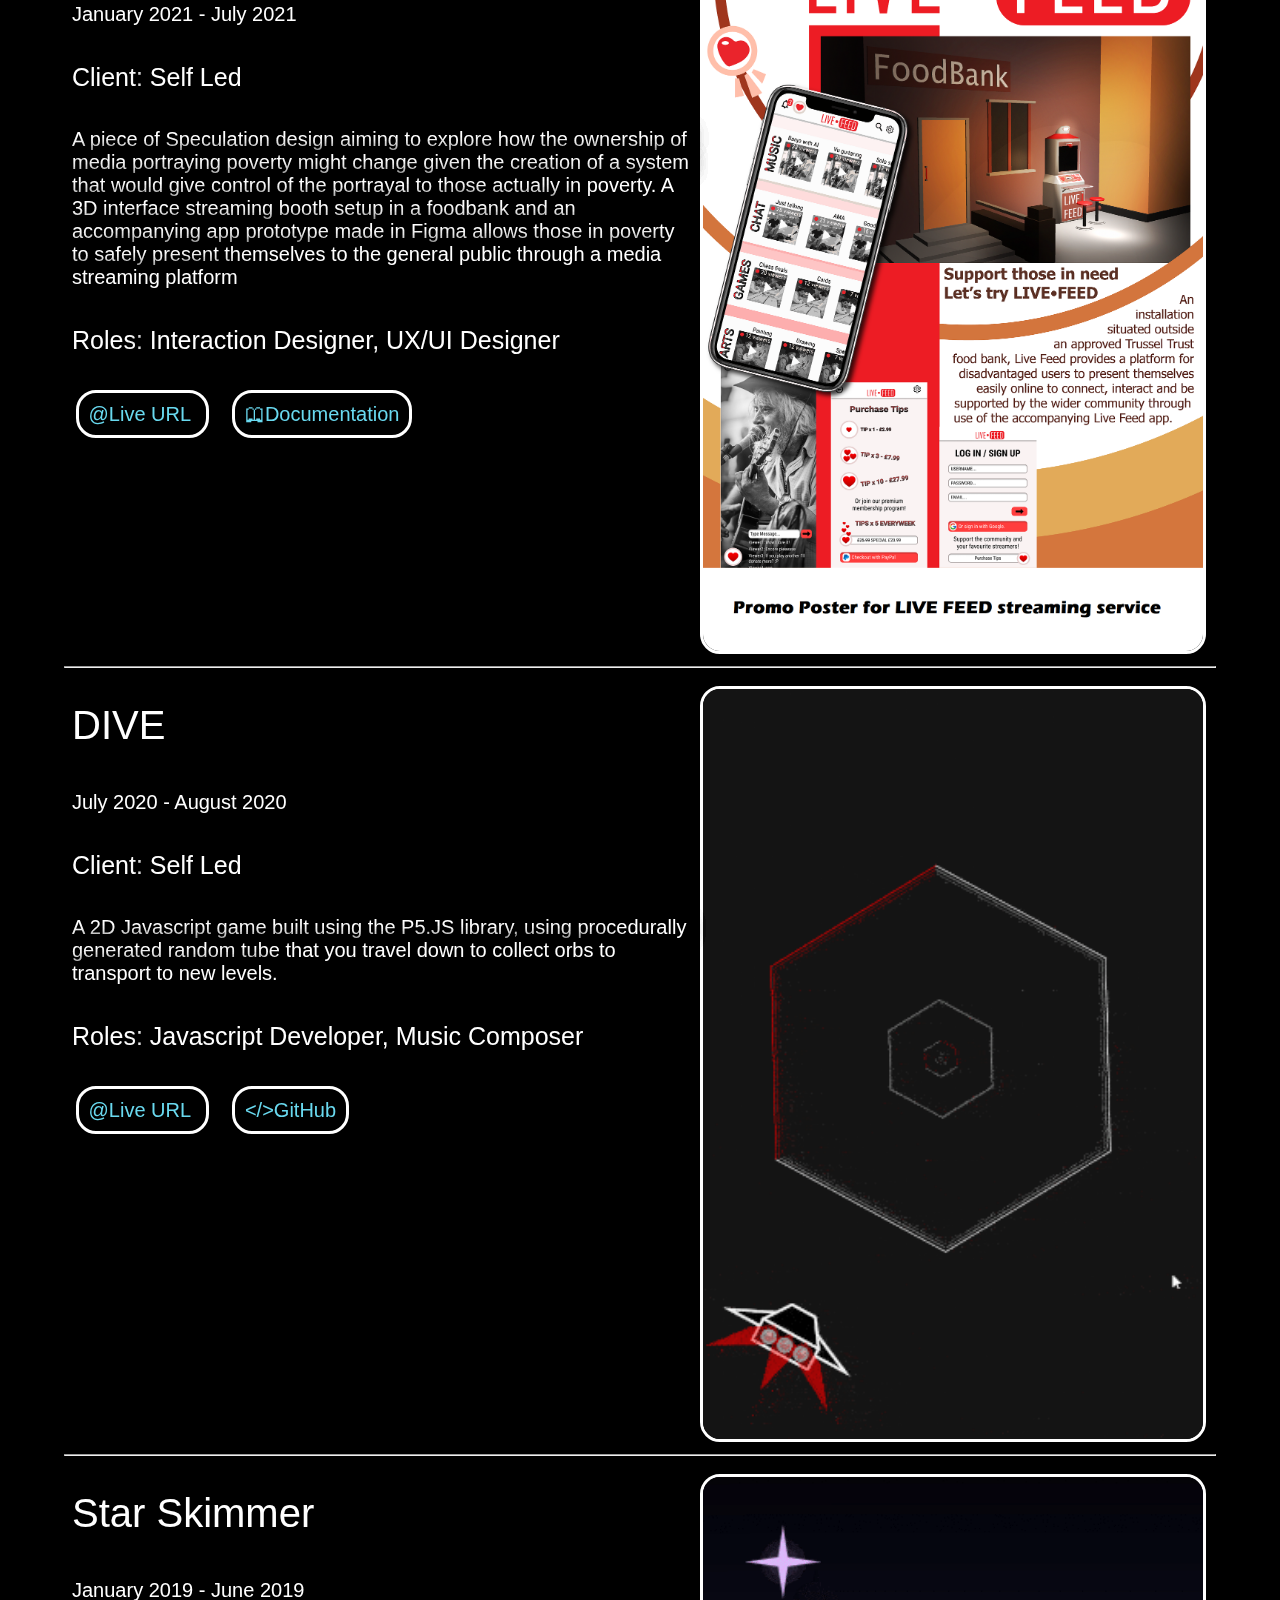
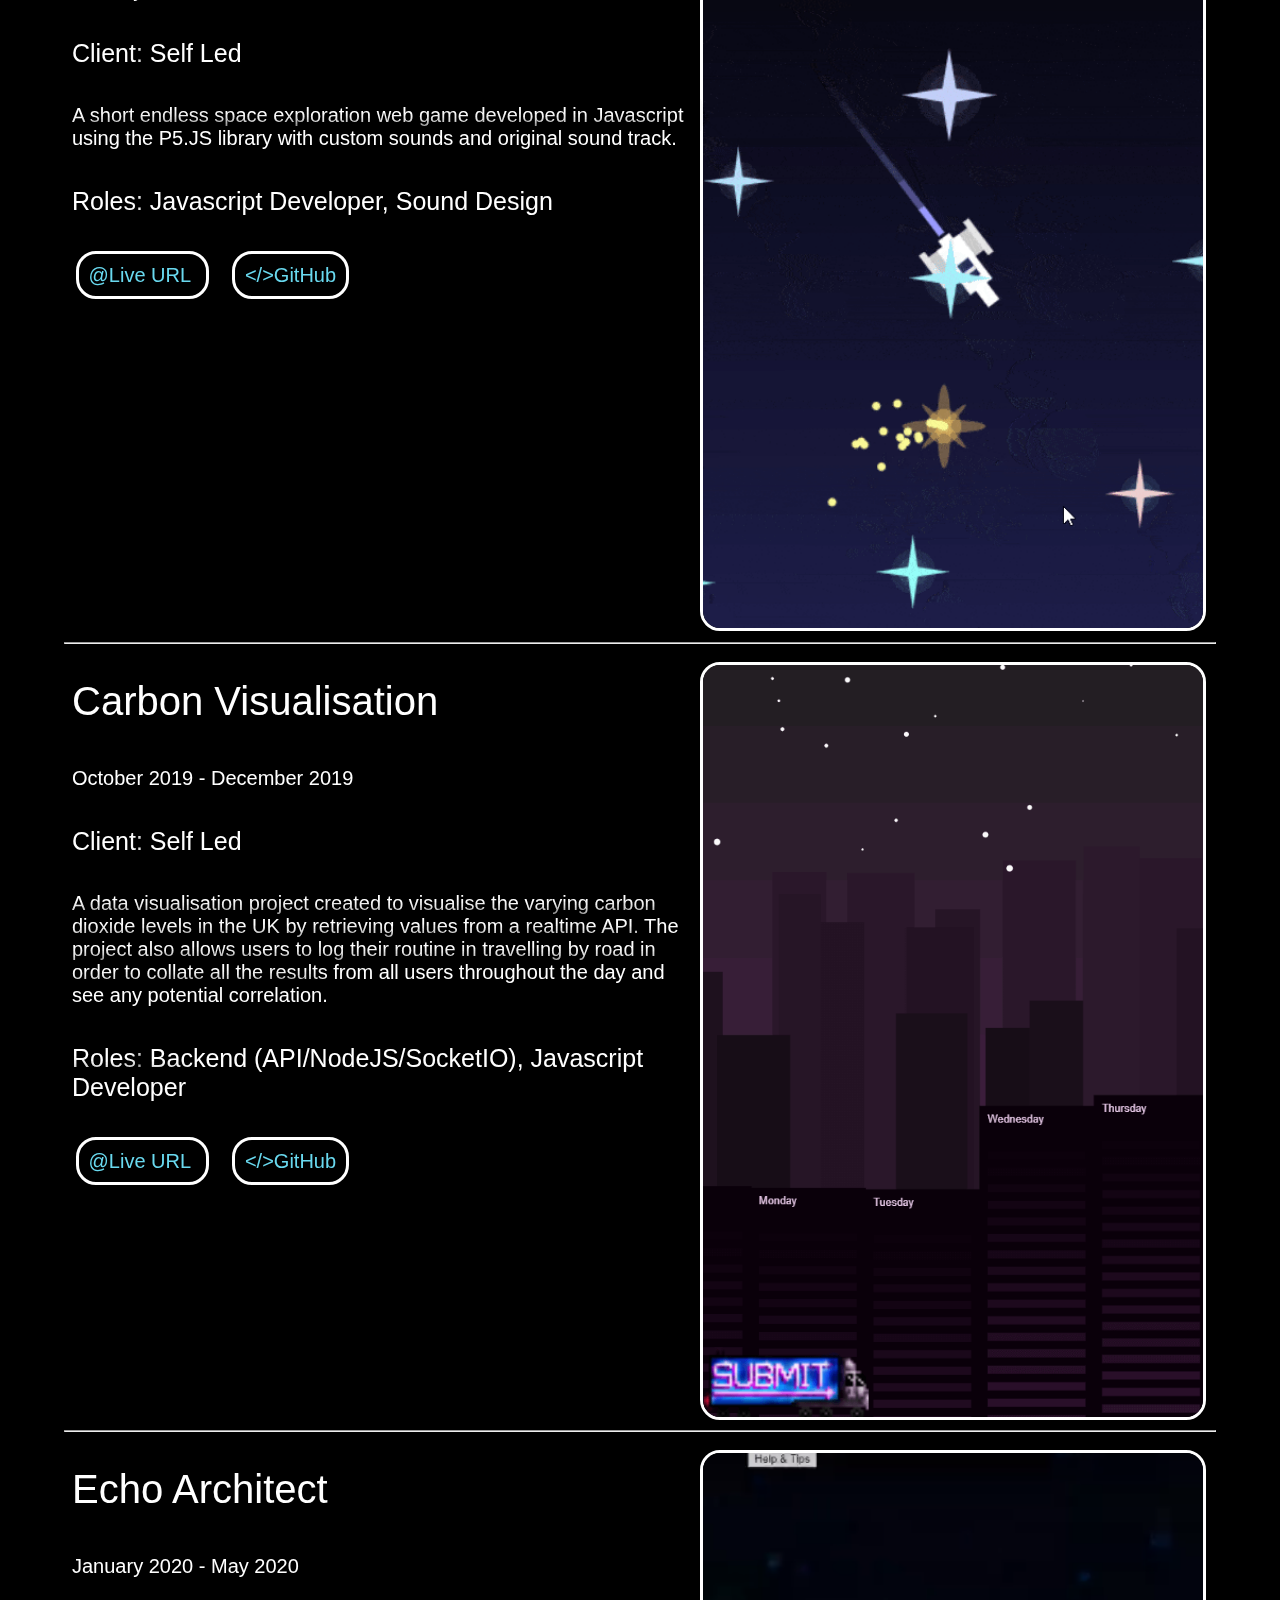
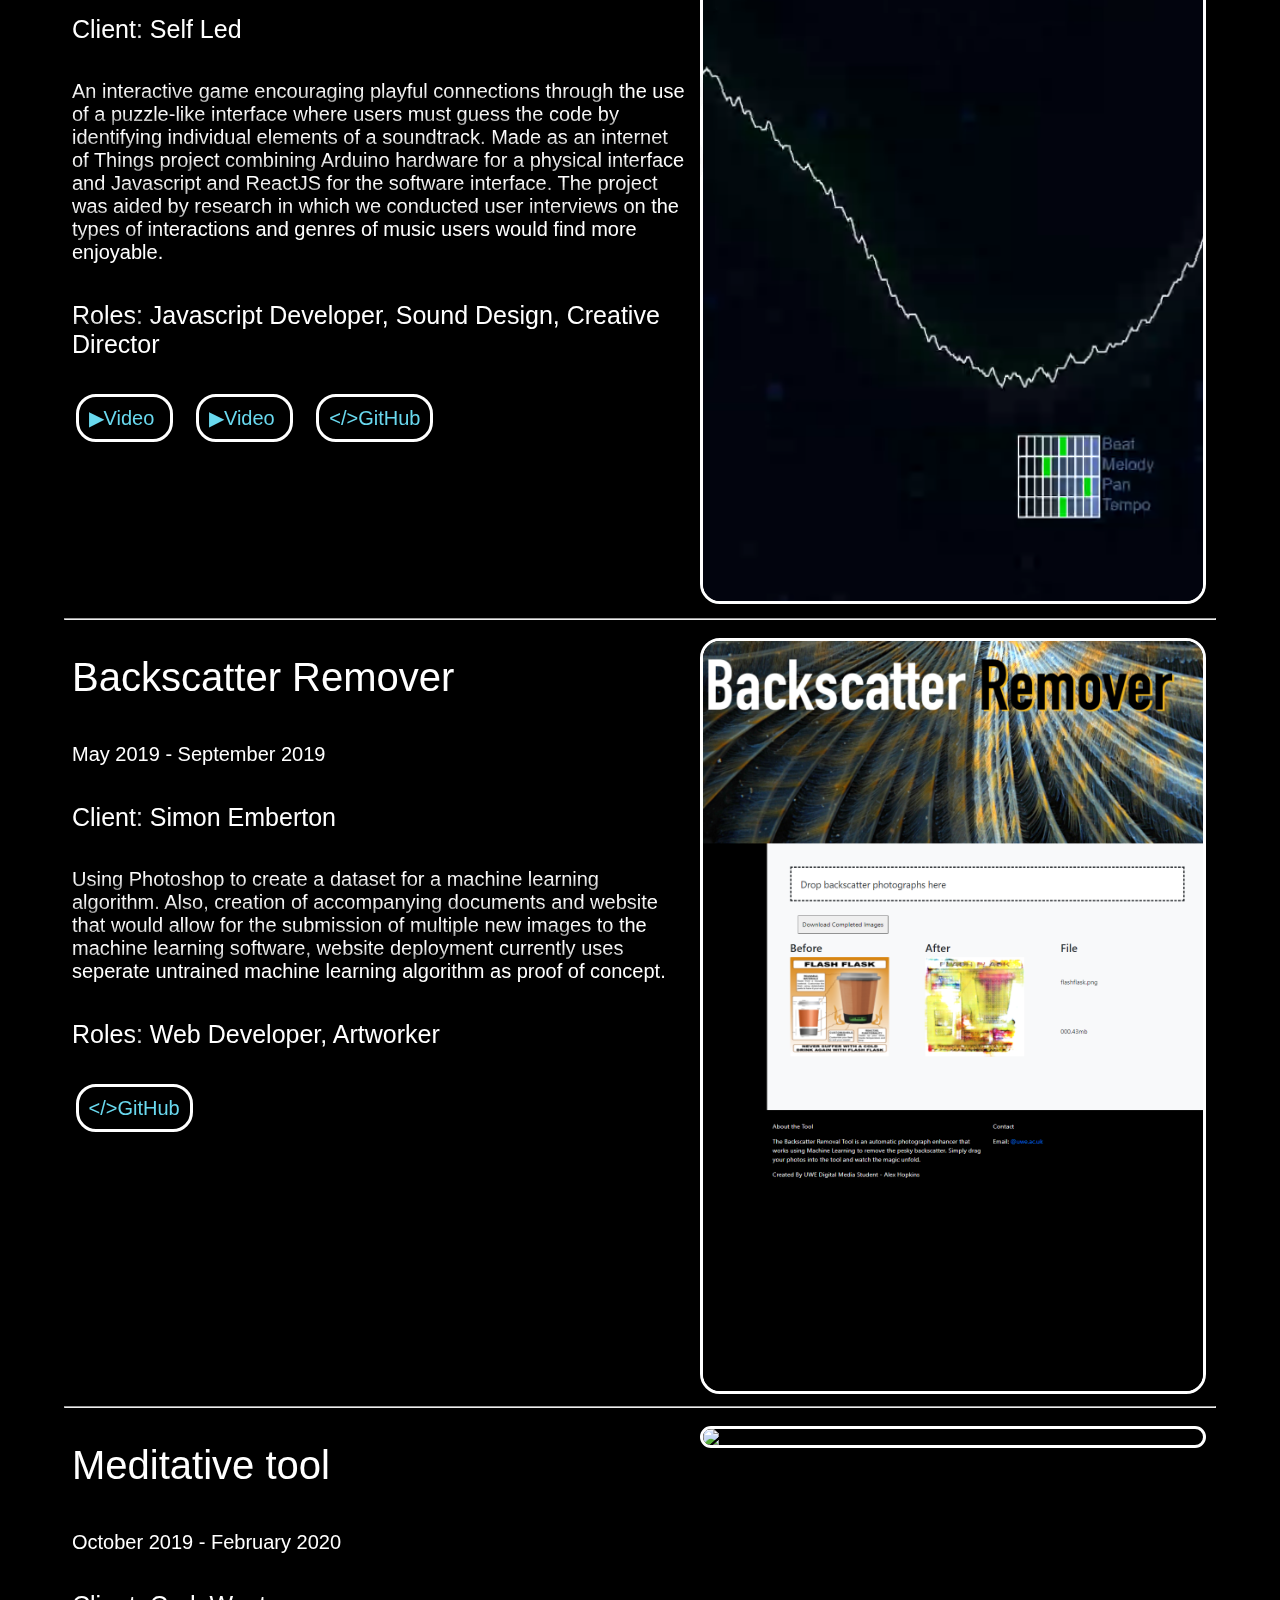
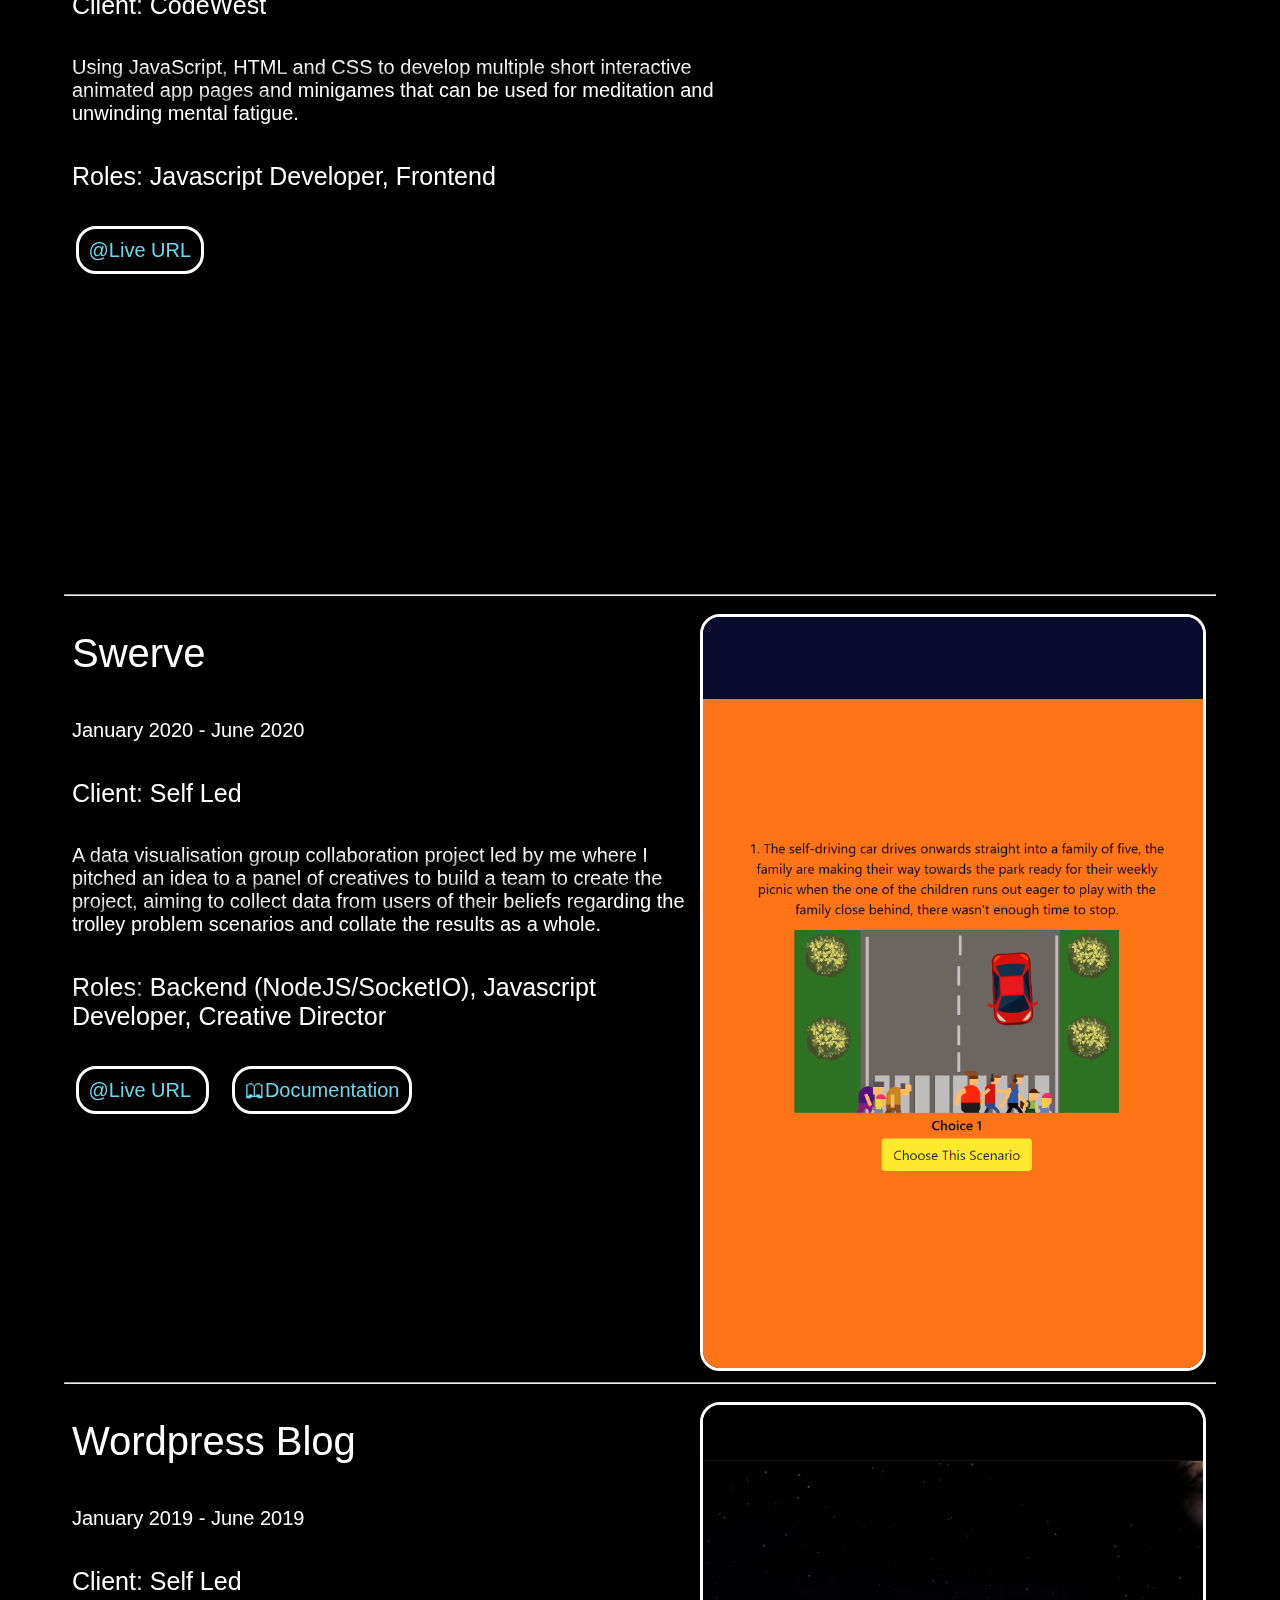
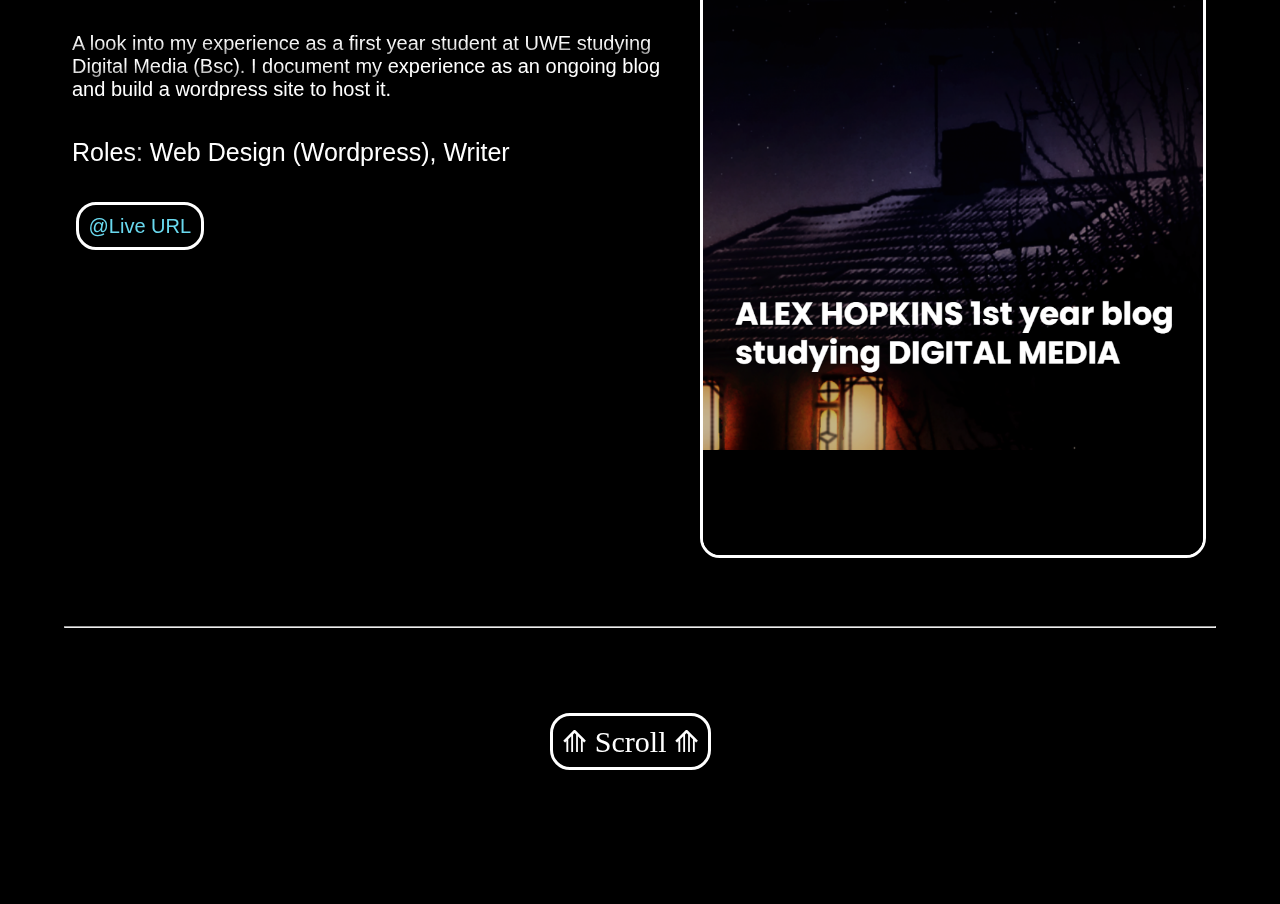
==== commit 5debb6fb: "test" ====
--- a/index.html
+++ b/index.html
@@ -16,7 +16,7 @@
 			<h1 id="name" style="left: 30px">ALEX HOPKINS</h1>
 
 
-			<h2>Digital Designer with a passion for creative coding, based in Bristol</h2>
+			<h2>UX/UI Designer with a passion for creative coding, based in Bristol</h2>
 			<h2>Want to collaborate? <a href="https://www.linkedin.com/in/ahop/">Find me here</a> Or contact me at <a href="mailto:alexrehopkins@gmail.com">alexrehopkins@gmail.com</a></h2>
 			<a id="scroller" href="#works">⟱ Scroll ⟱</a>
 			<div id="pagegap"></div>
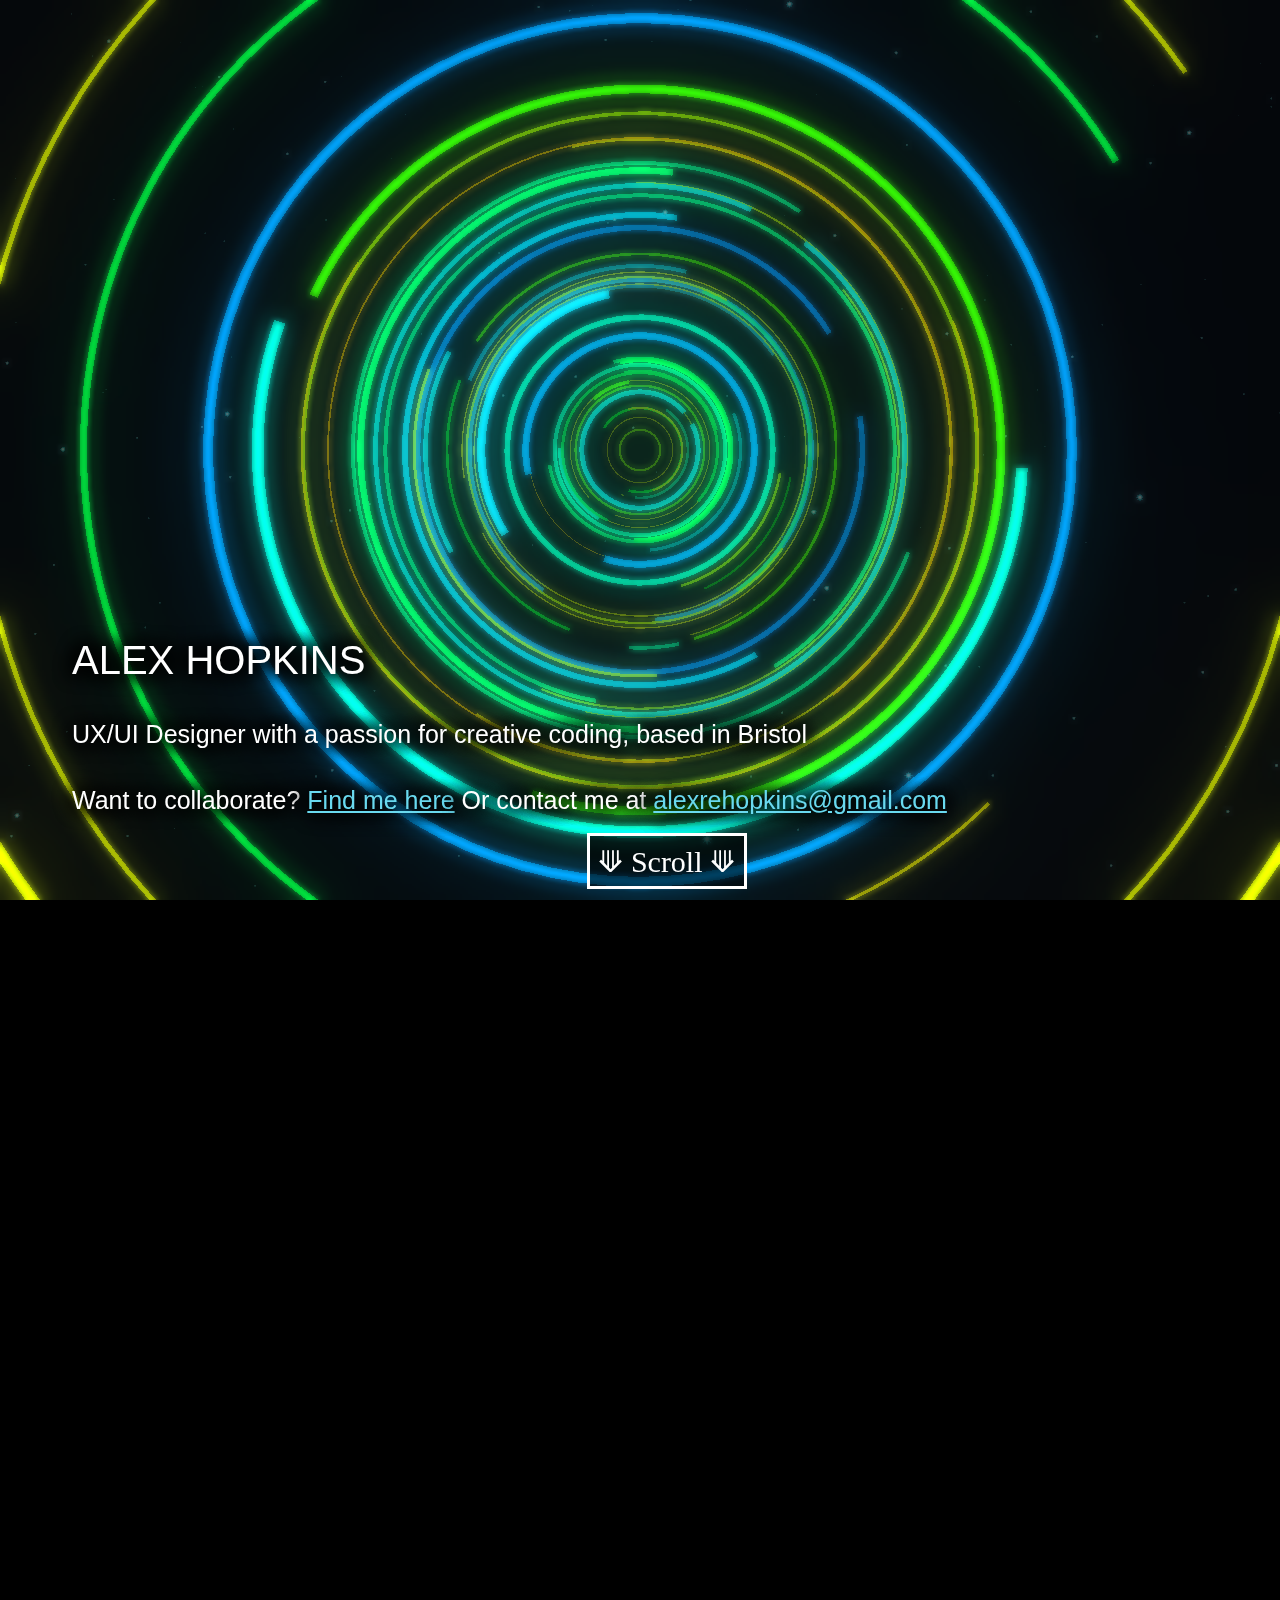
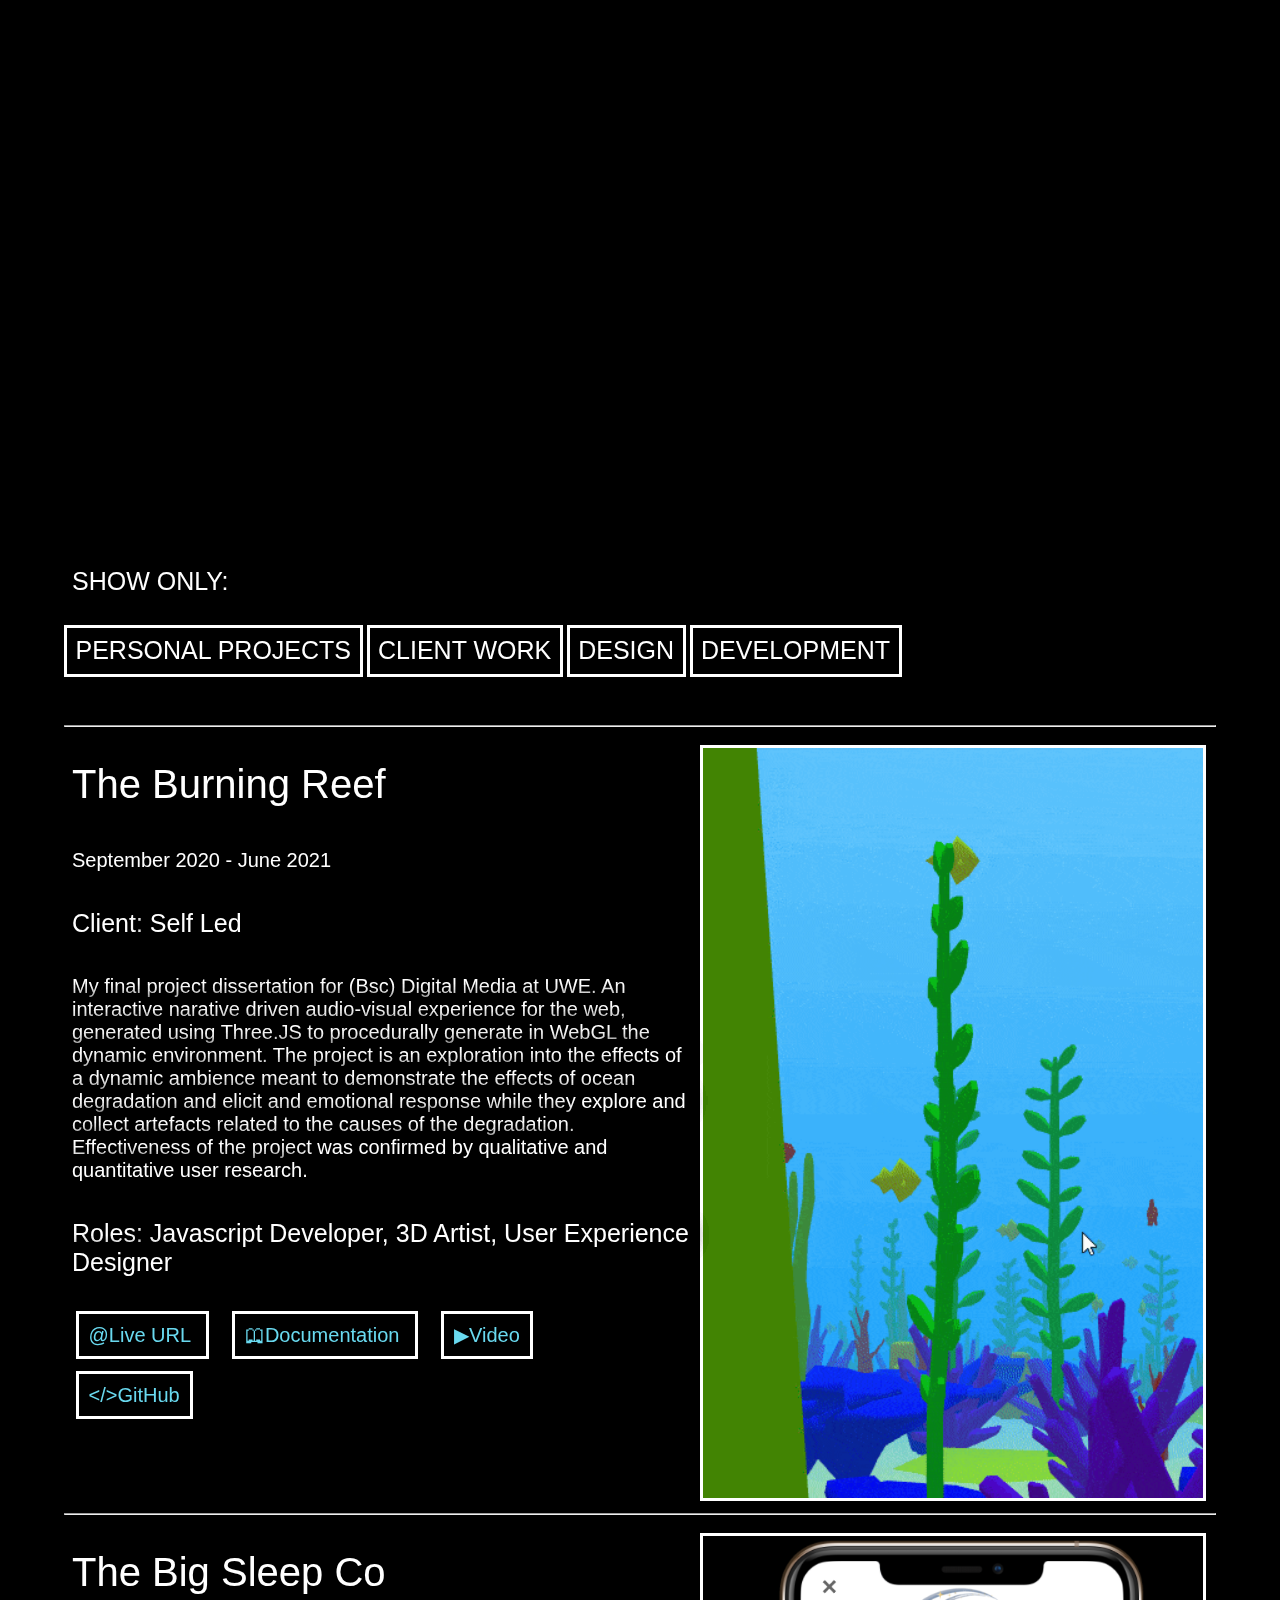
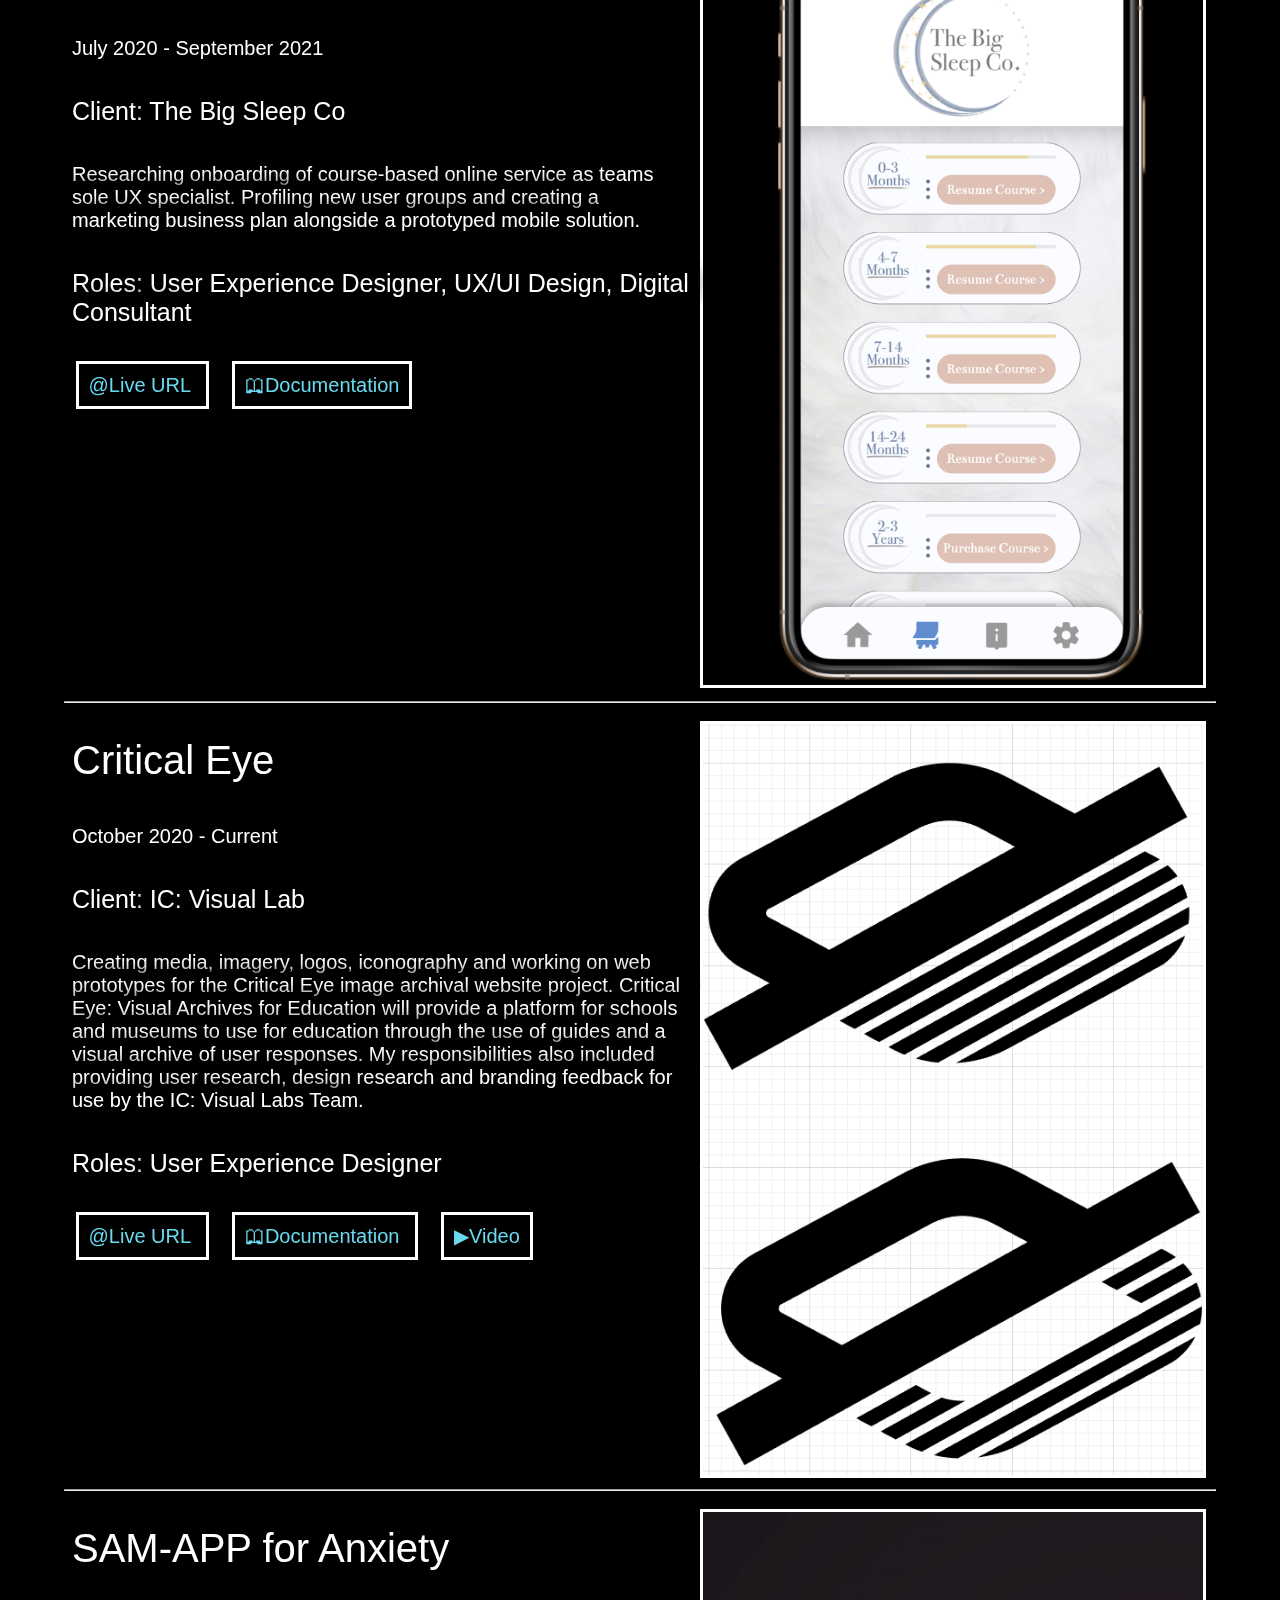
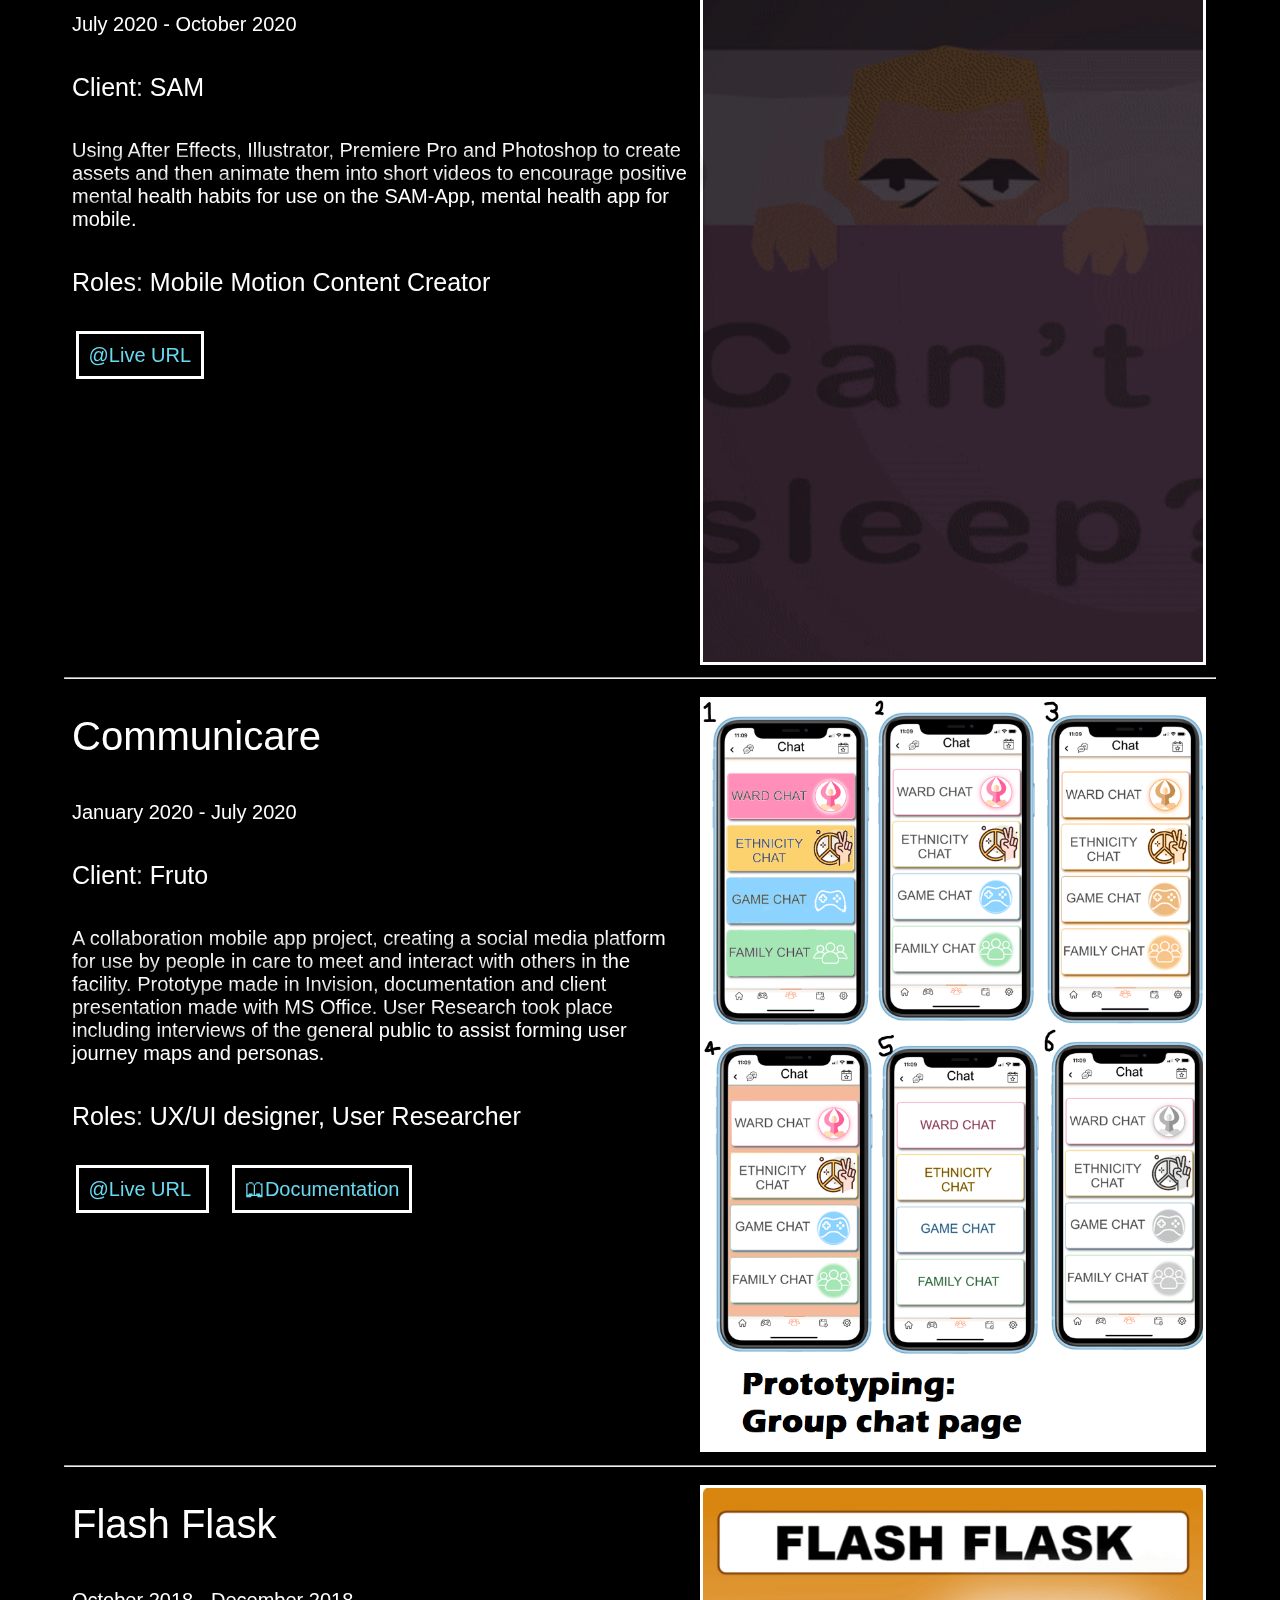
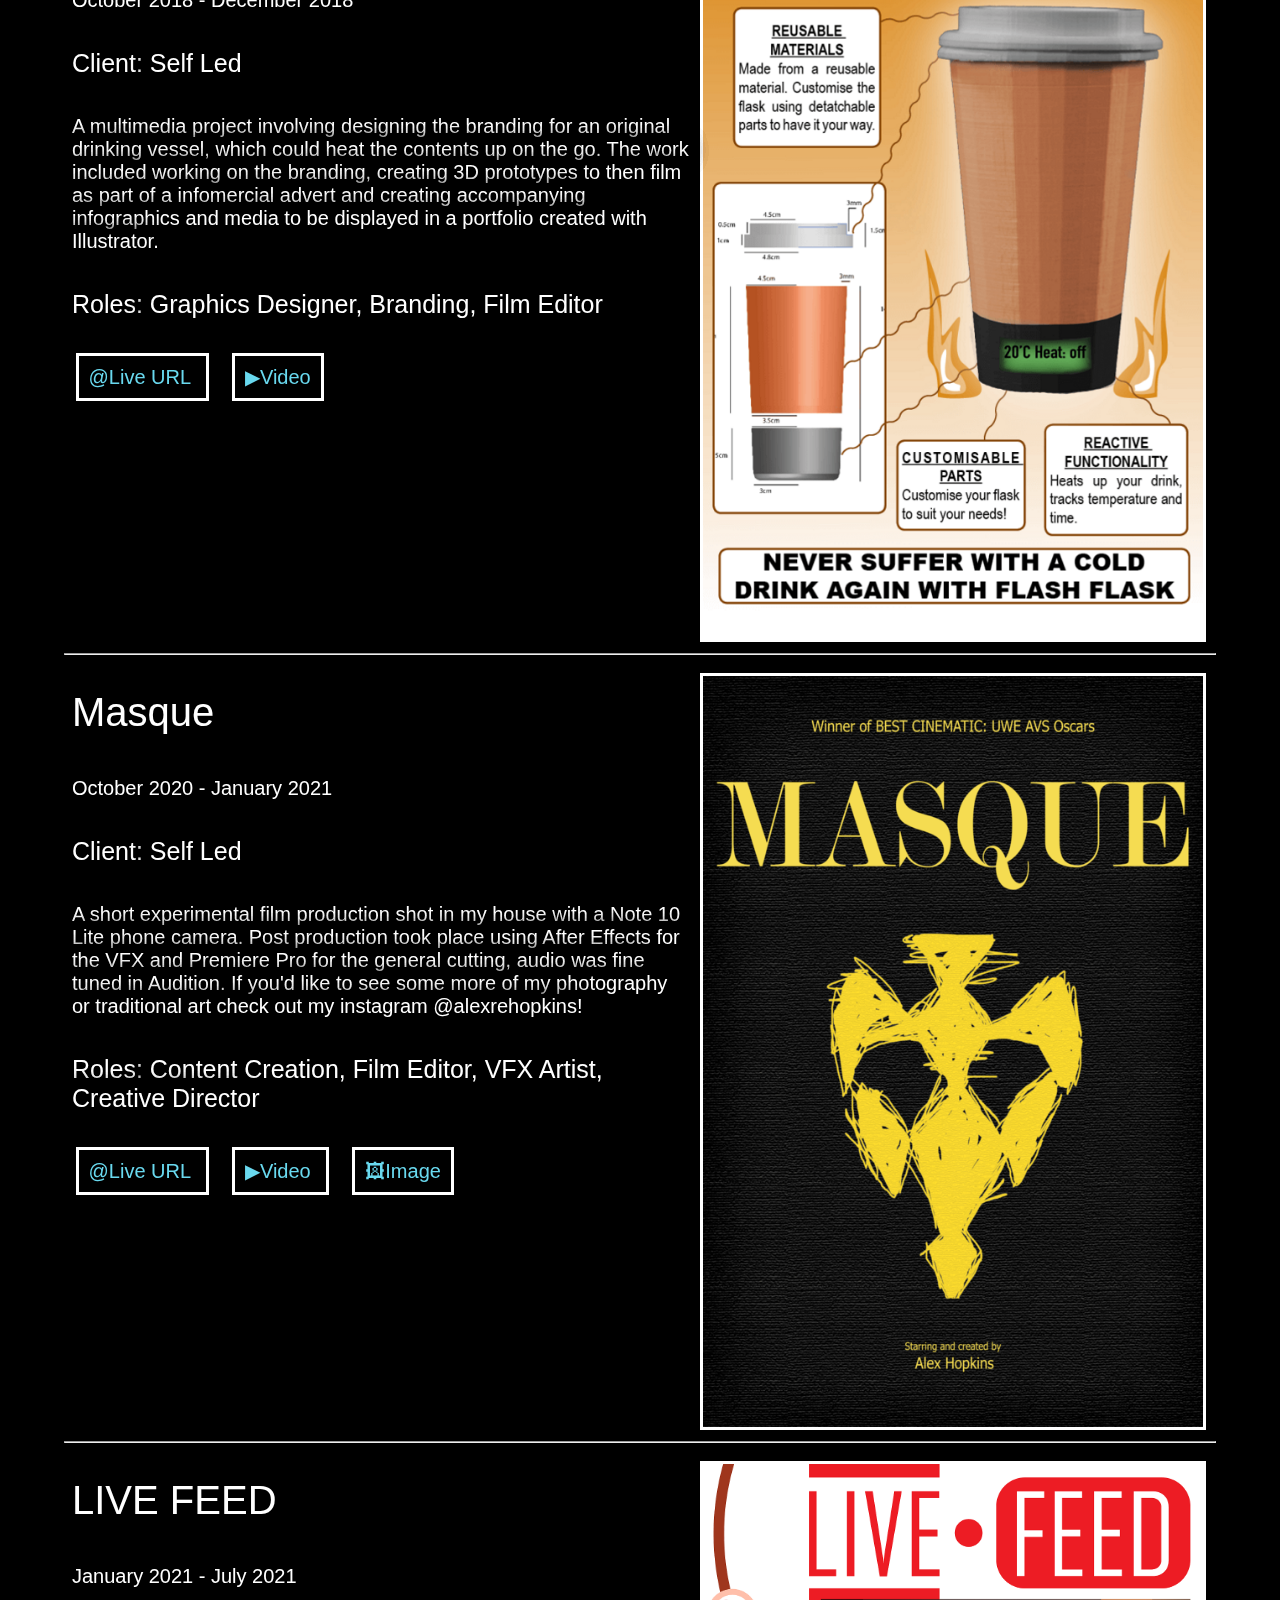
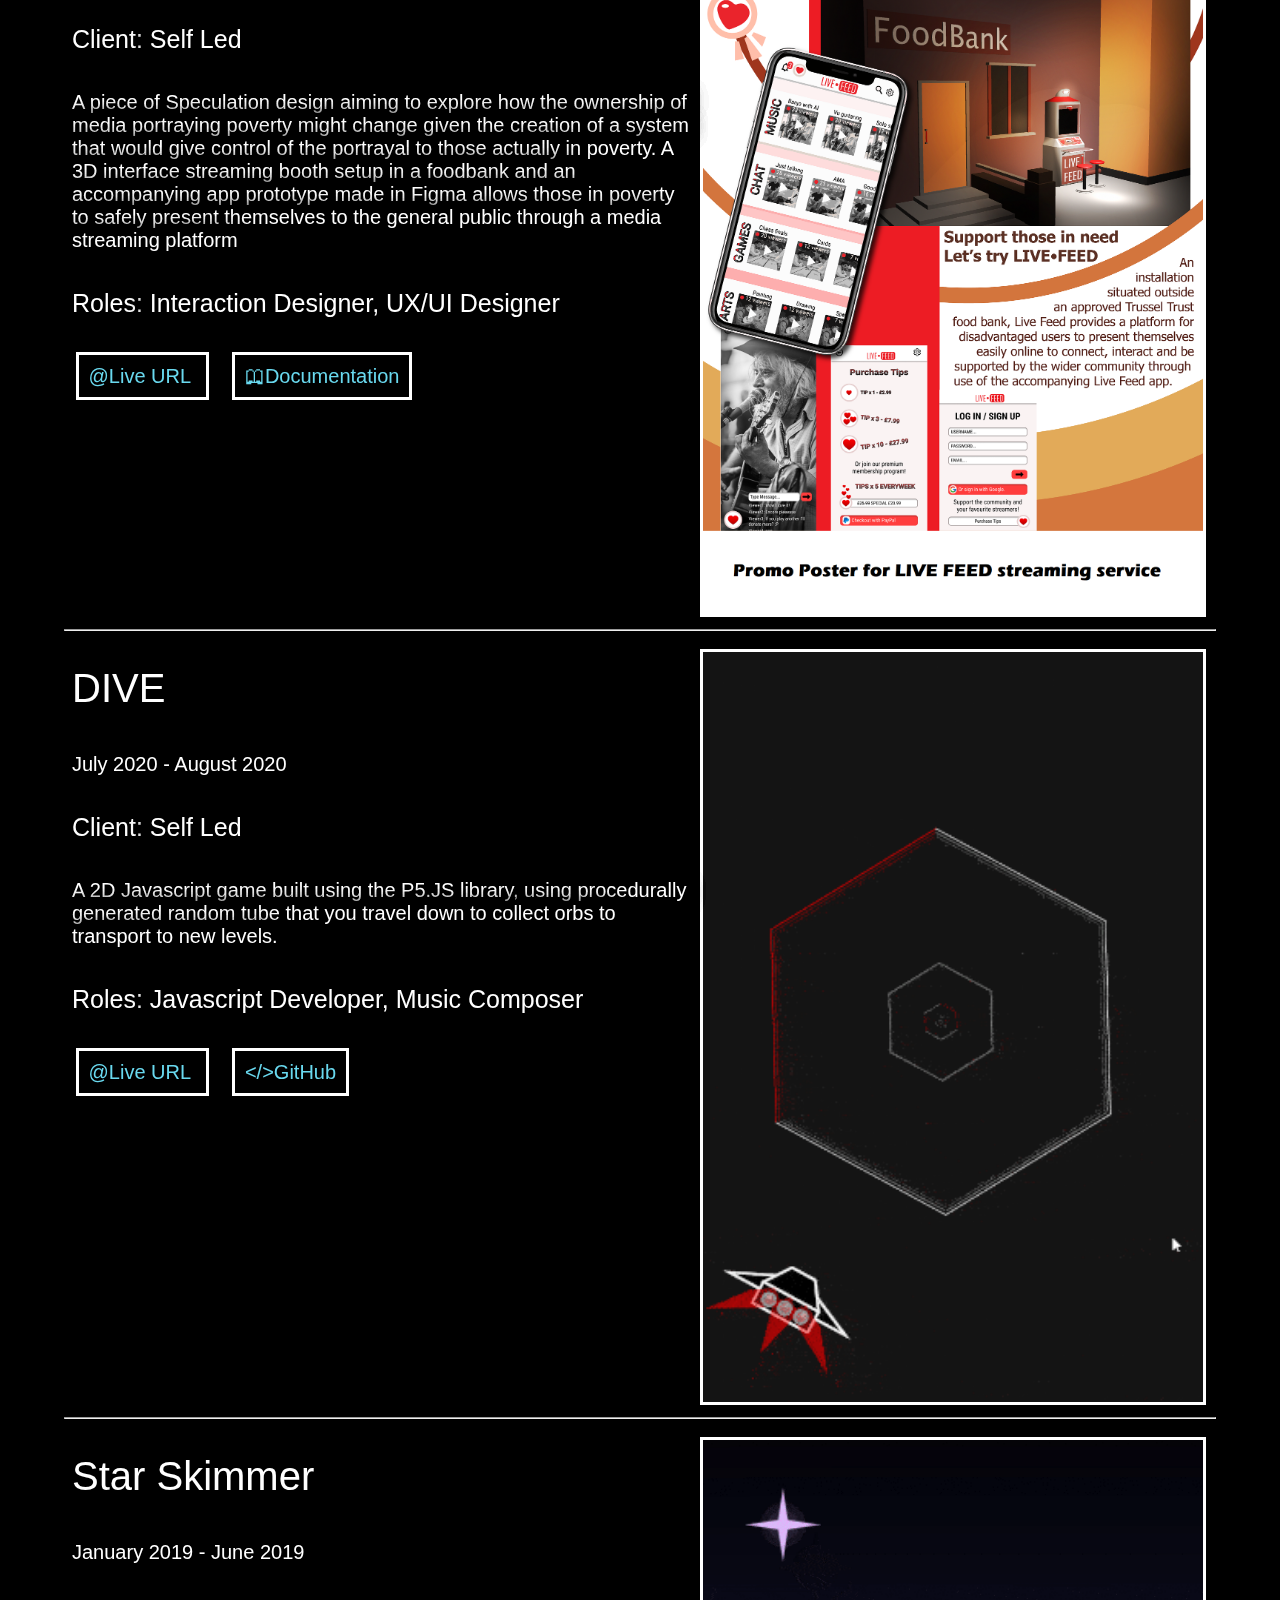
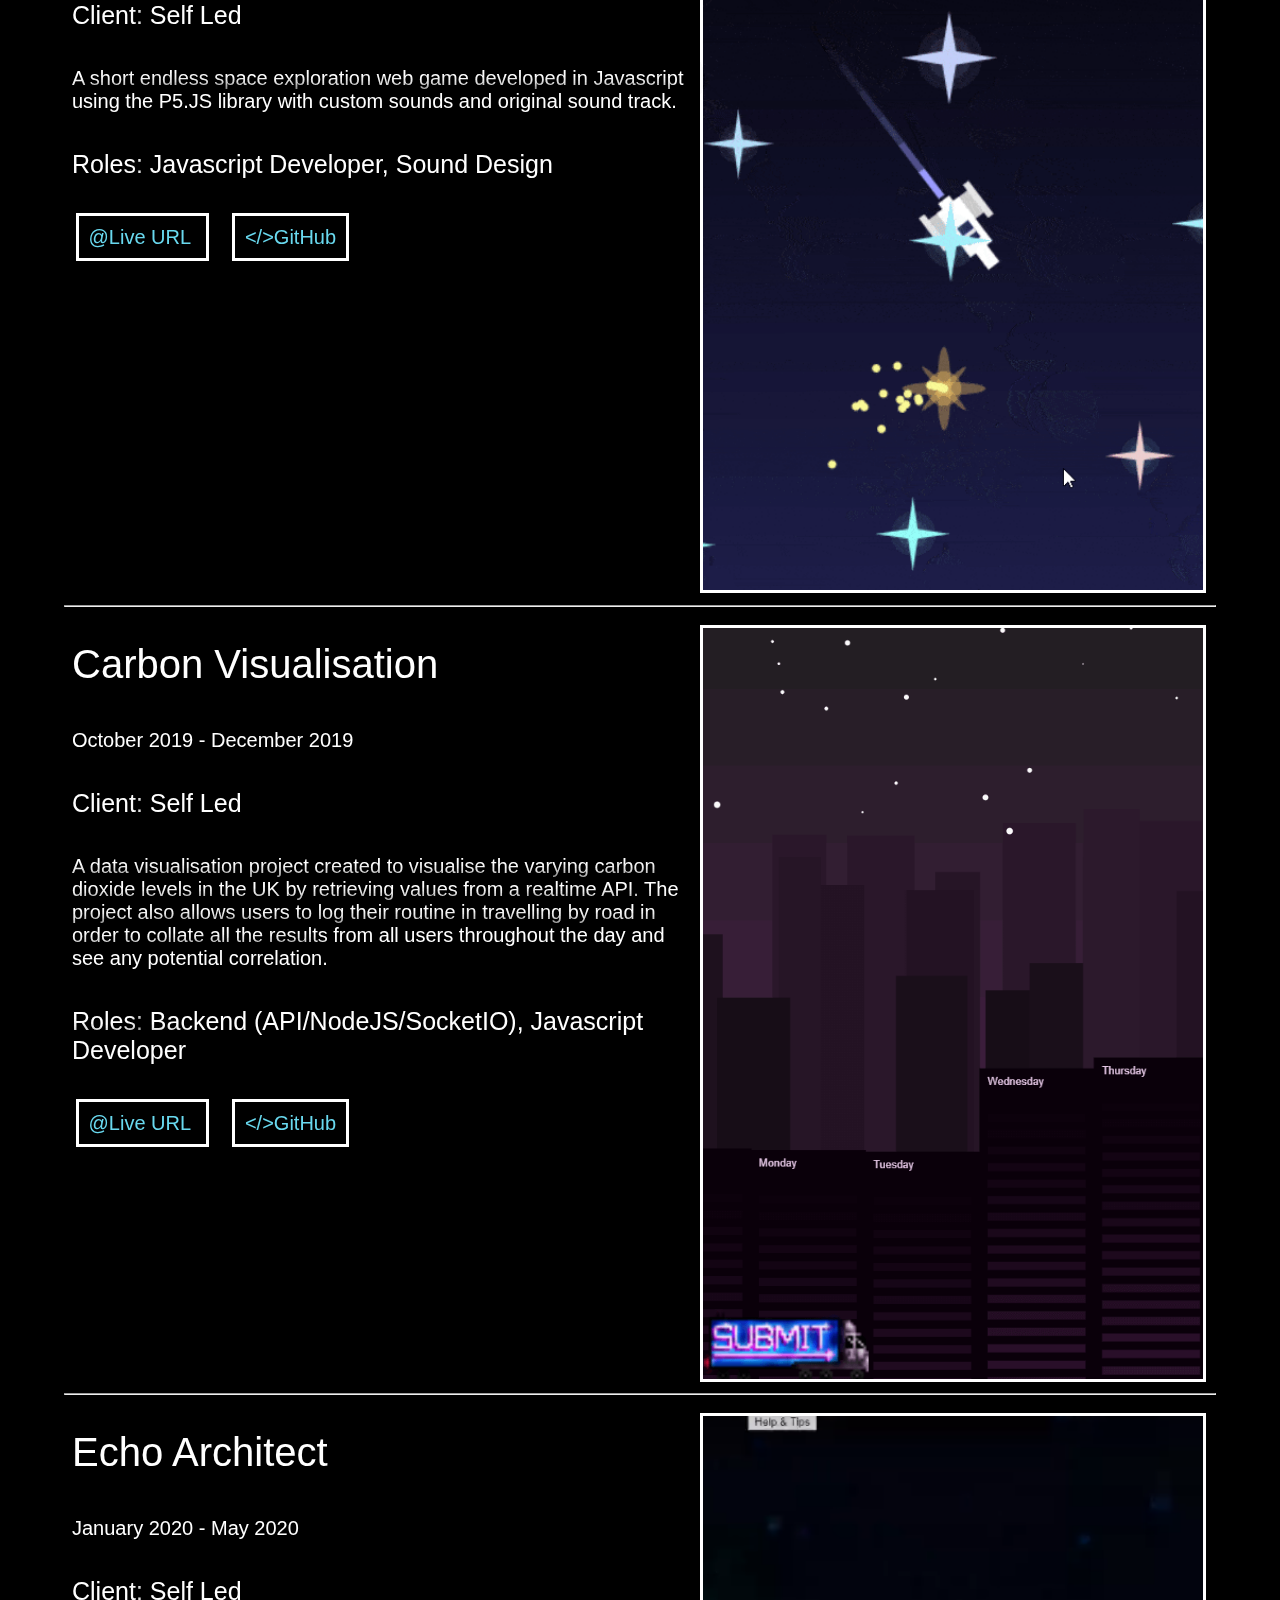
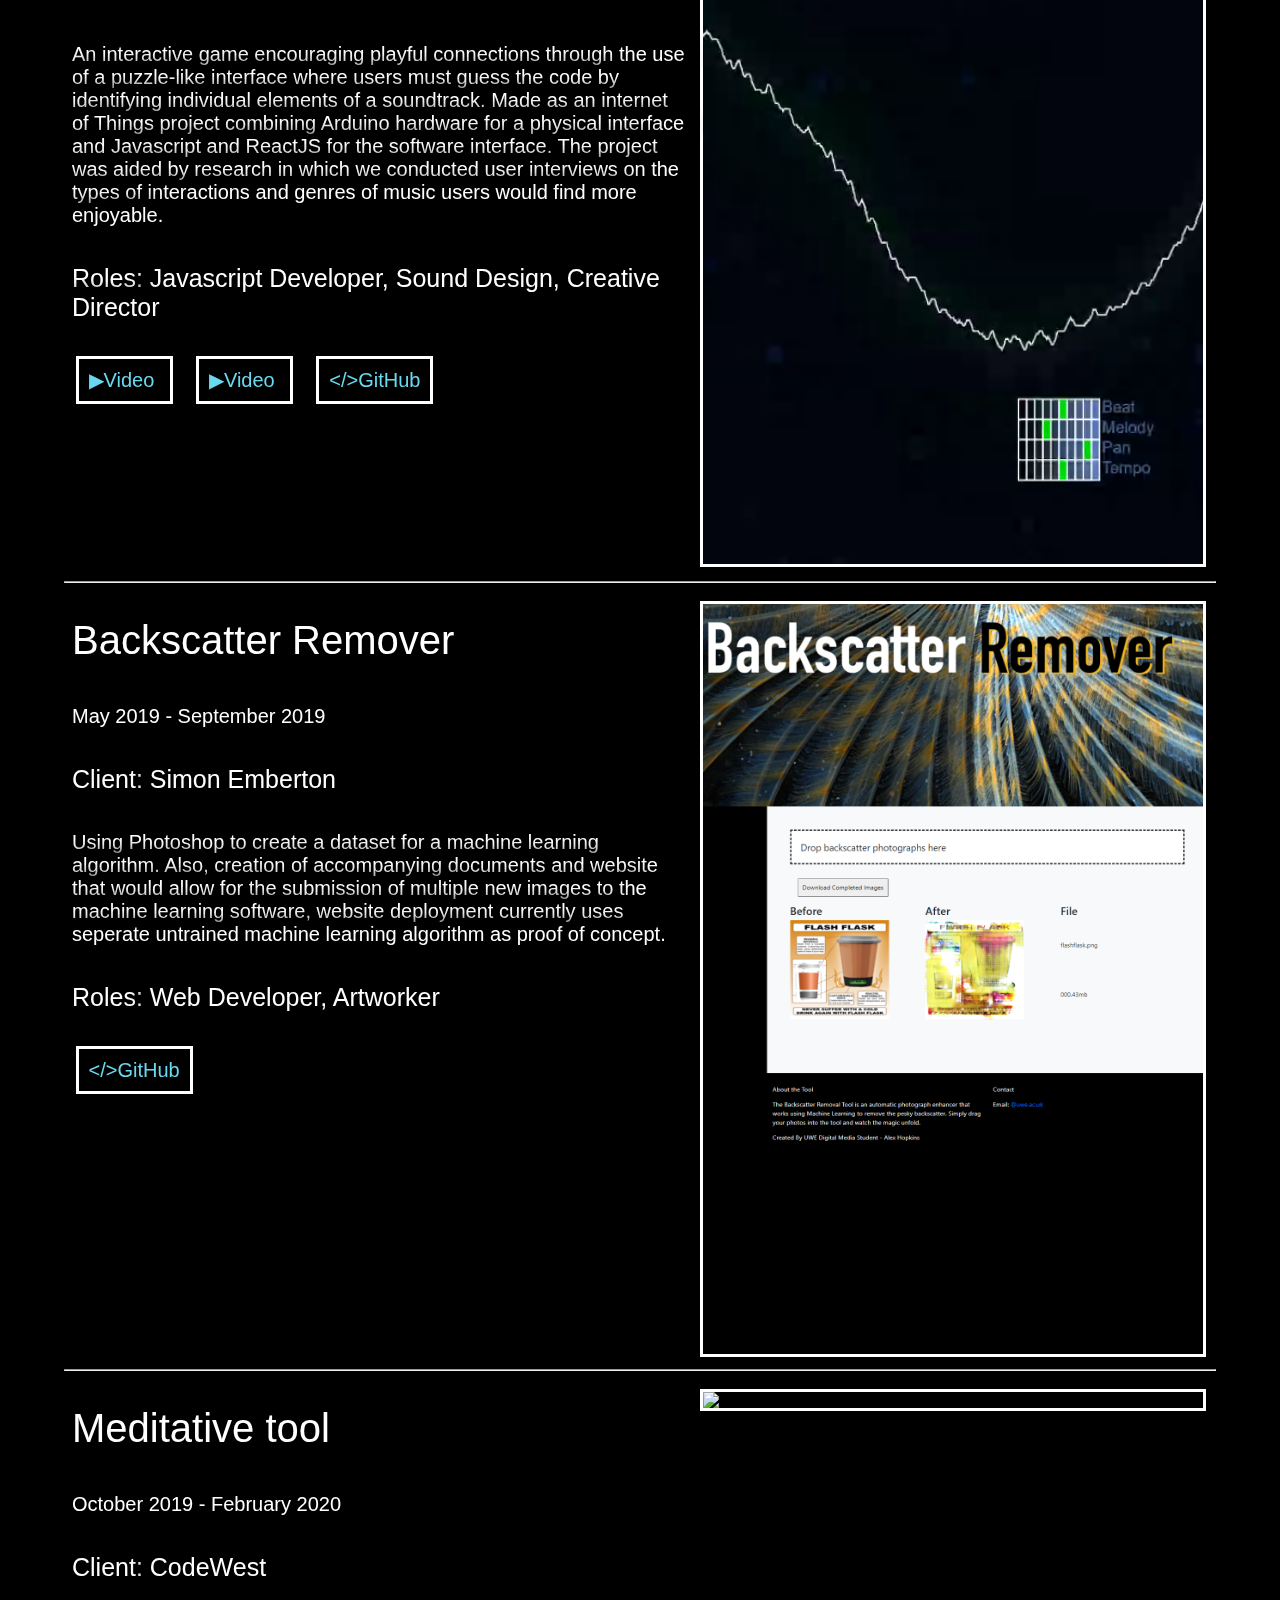
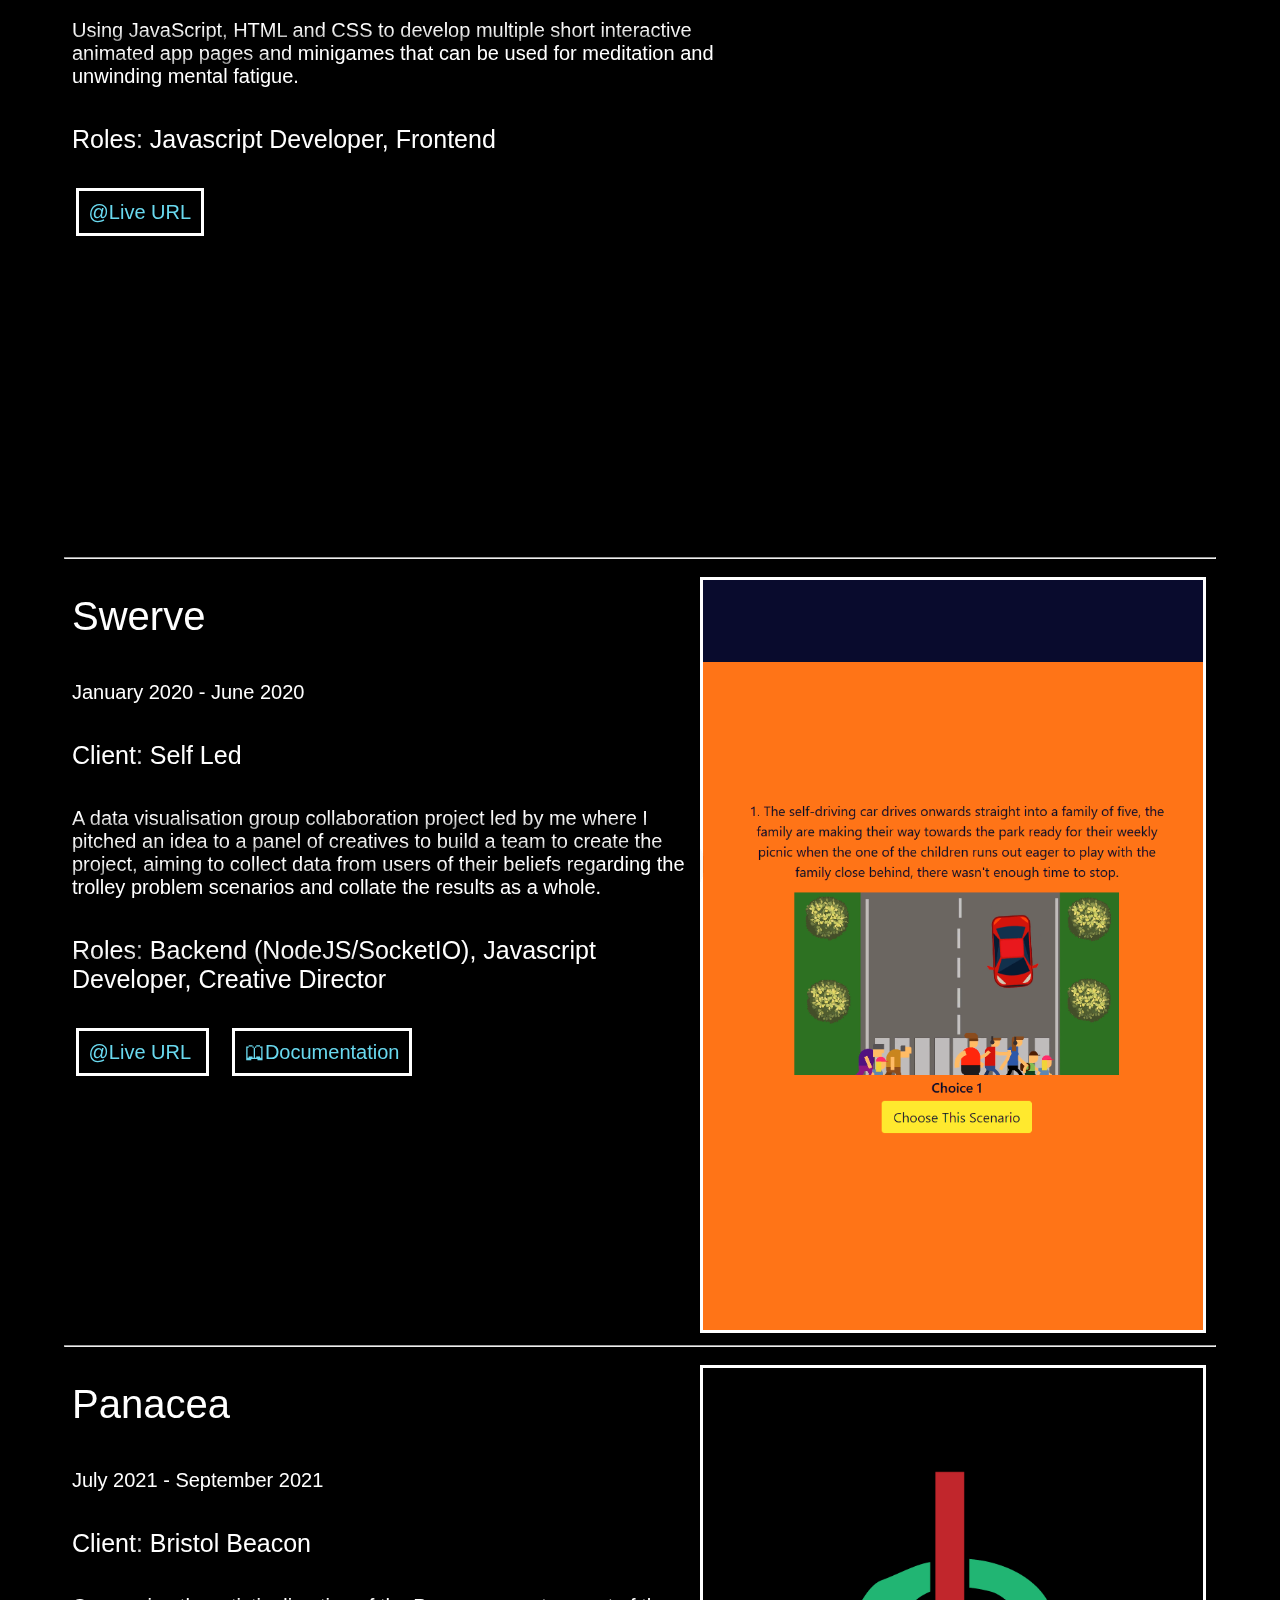
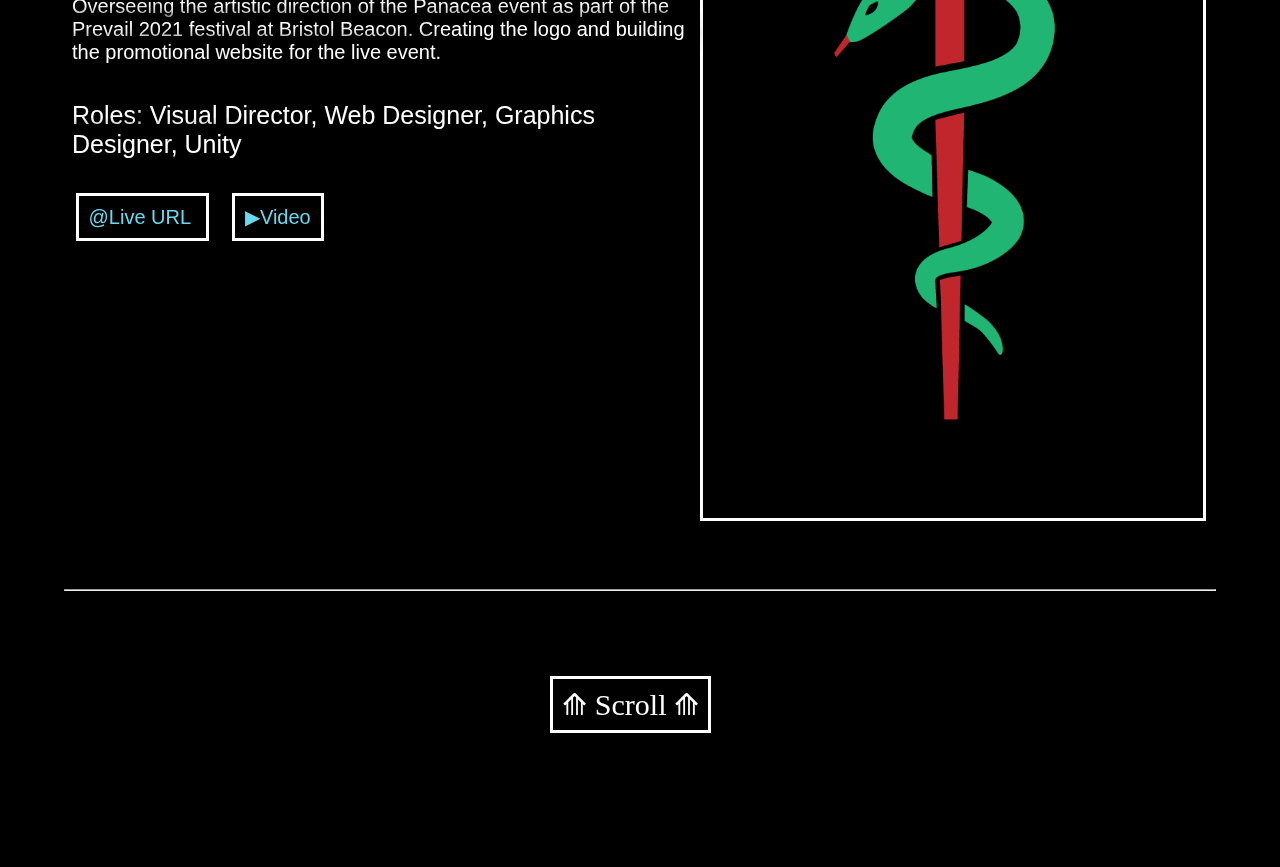
==== commit ce1aa7fe: "RefineAndBeacon" ====
--- a/index.html
+++ b/index.html
@@ -269,7 +269,7 @@
 				if (data.experience[which].linkYT) {createEle(data.experience[which].linkYT,"a","▶Video ", holder);}
 				if (data.experience[which].linkYT2) {createEle(data.experience[which].linkYT2,"a","▶Video ", holder);}
 				if (data.experience[which].linkGIT) {createEle(data.experience[which].linkGIT,"a","</>GitHub ", holder);}
-				
+				if (data.experience[which].linkIMG) {createEle(data.experience[which].linkIMG,"a","🖼Image ", holder);}
 				let title1 = document.createElement("p");
 				holder.appendChild(title1);
 			}
--- a/main.css
+++ b/main.css
@@ -22,7 +22,7 @@
     font-size: 25px;
     padding: 0.7%;
     cursor: pointer;
-    border-radius: 20px;
+    border-radius: 0px;
     transition-duration: 0.2s;
 }
 
@@ -43,7 +43,6 @@
     border: 3px solid white;
     font-size: 20px;
     padding: 10px;
-    border-radius: 20px;
     cursor: pointer;
     font-family: 'Helvetica', sans-serif;
     text-decoration: none;
@@ -57,7 +56,6 @@
     color: white !important;
     background-color: rgba(0, 0, 0, 0.623);
     padding: 0.7%;
-    border-radius: 20px;
     border: 3px solid white;
     font-size: 30px;
     margin-left: 43%;
@@ -101,7 +99,6 @@
     z-index: 3;
     float: right;
     margin: 10px;
-    border-radius: 20px;
     border: 3px solid white;
     background-color: black;
 }
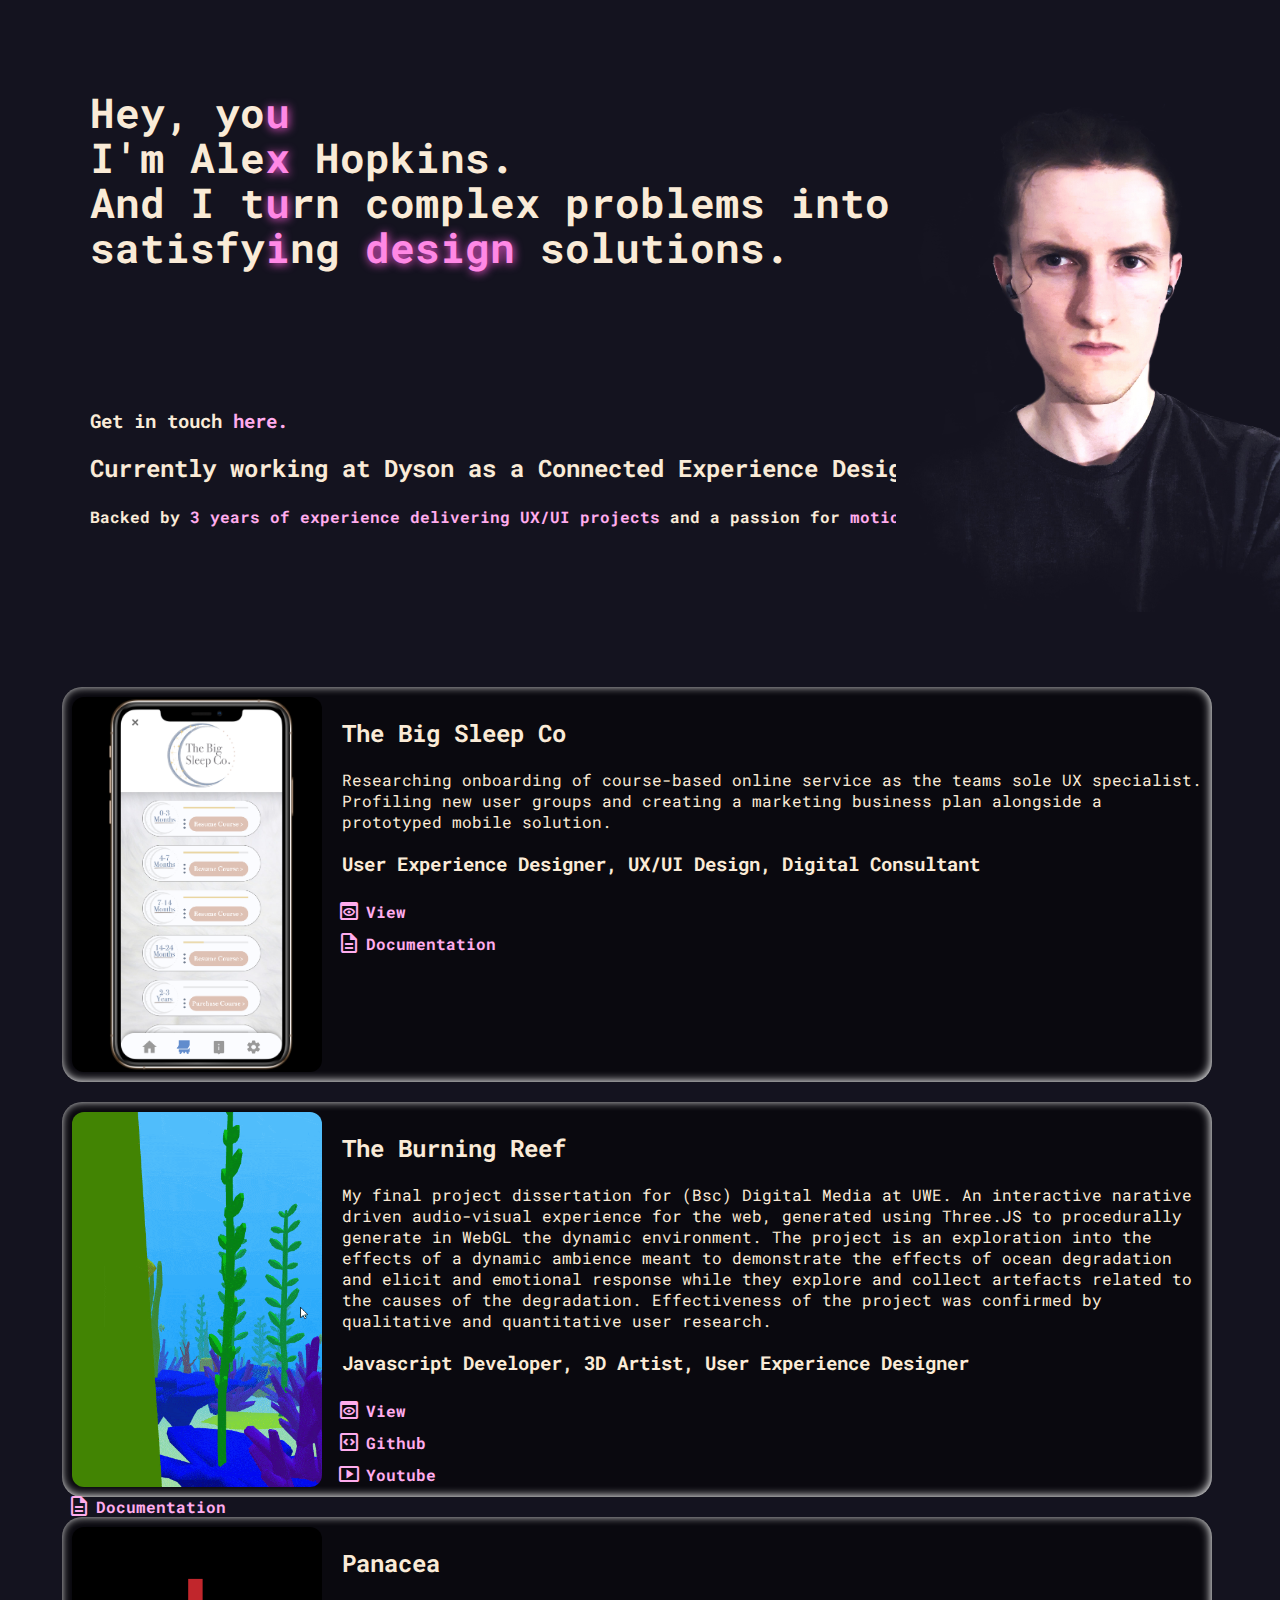
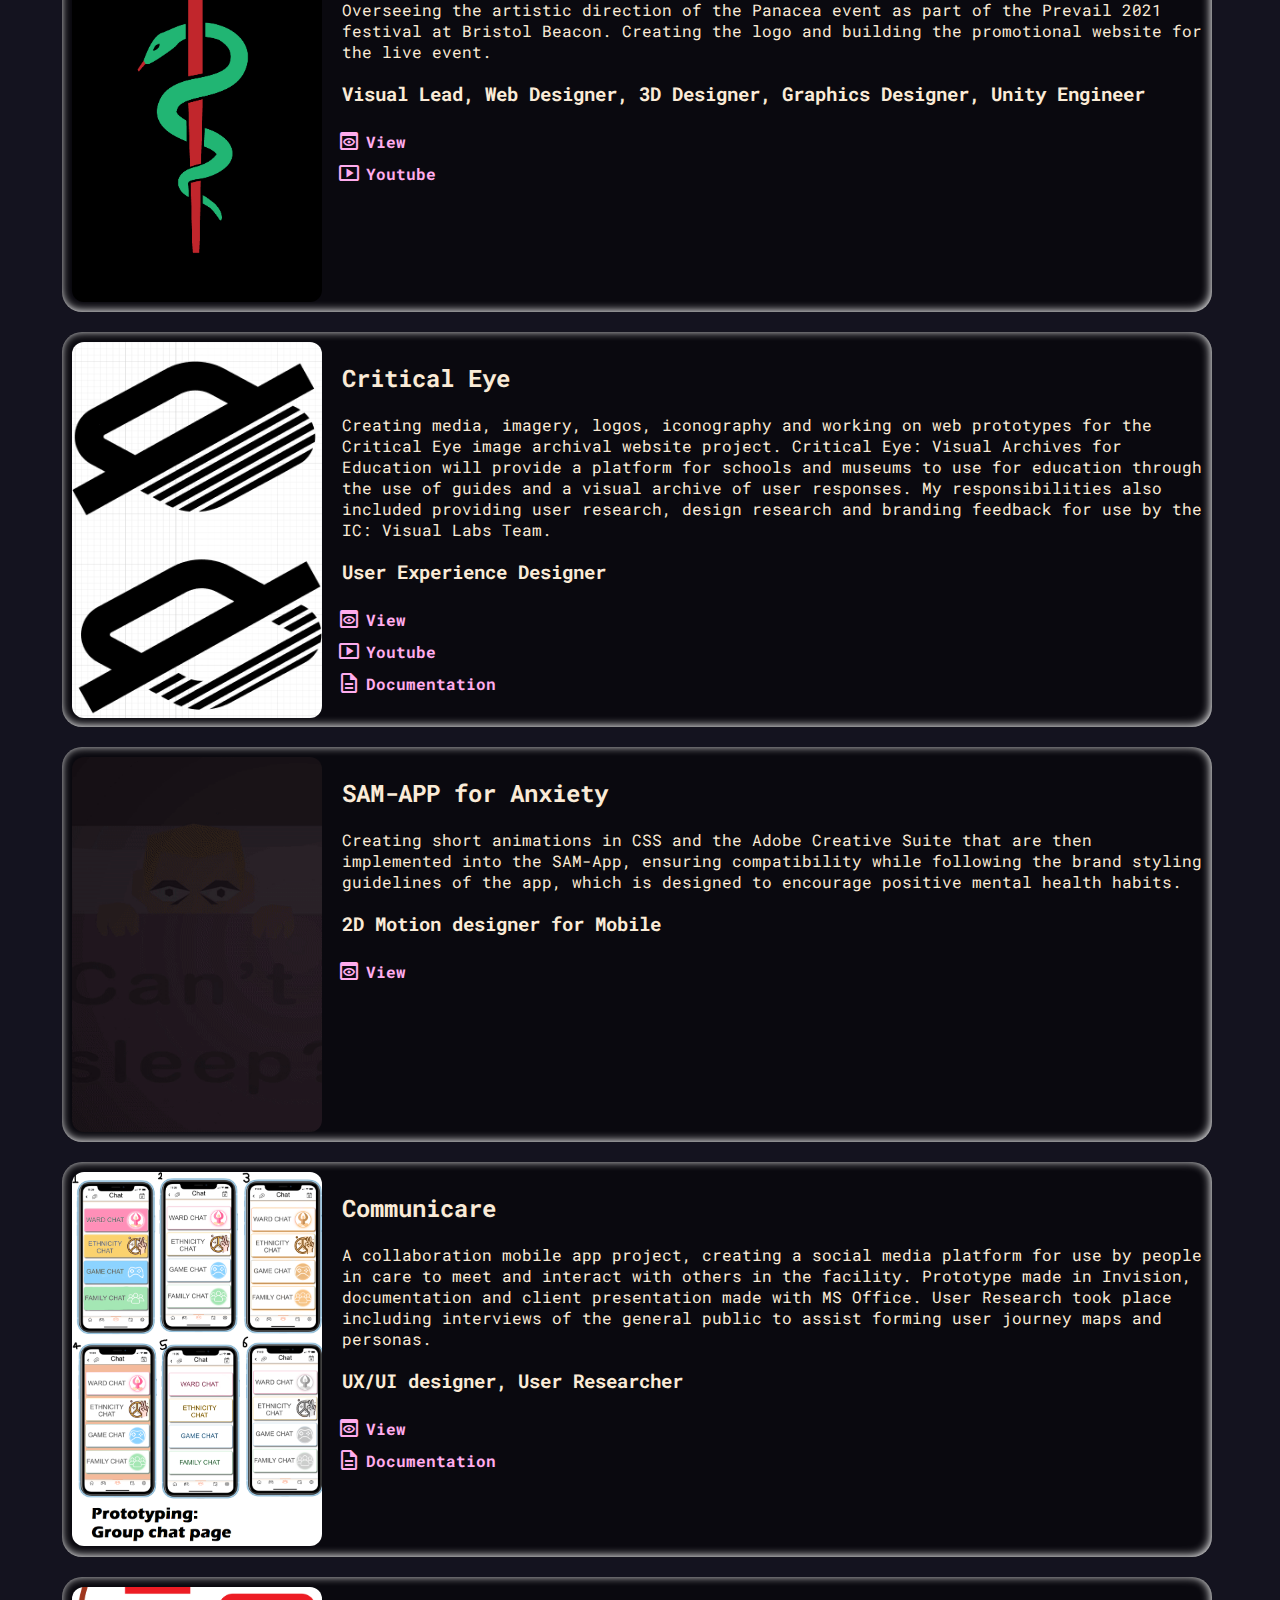
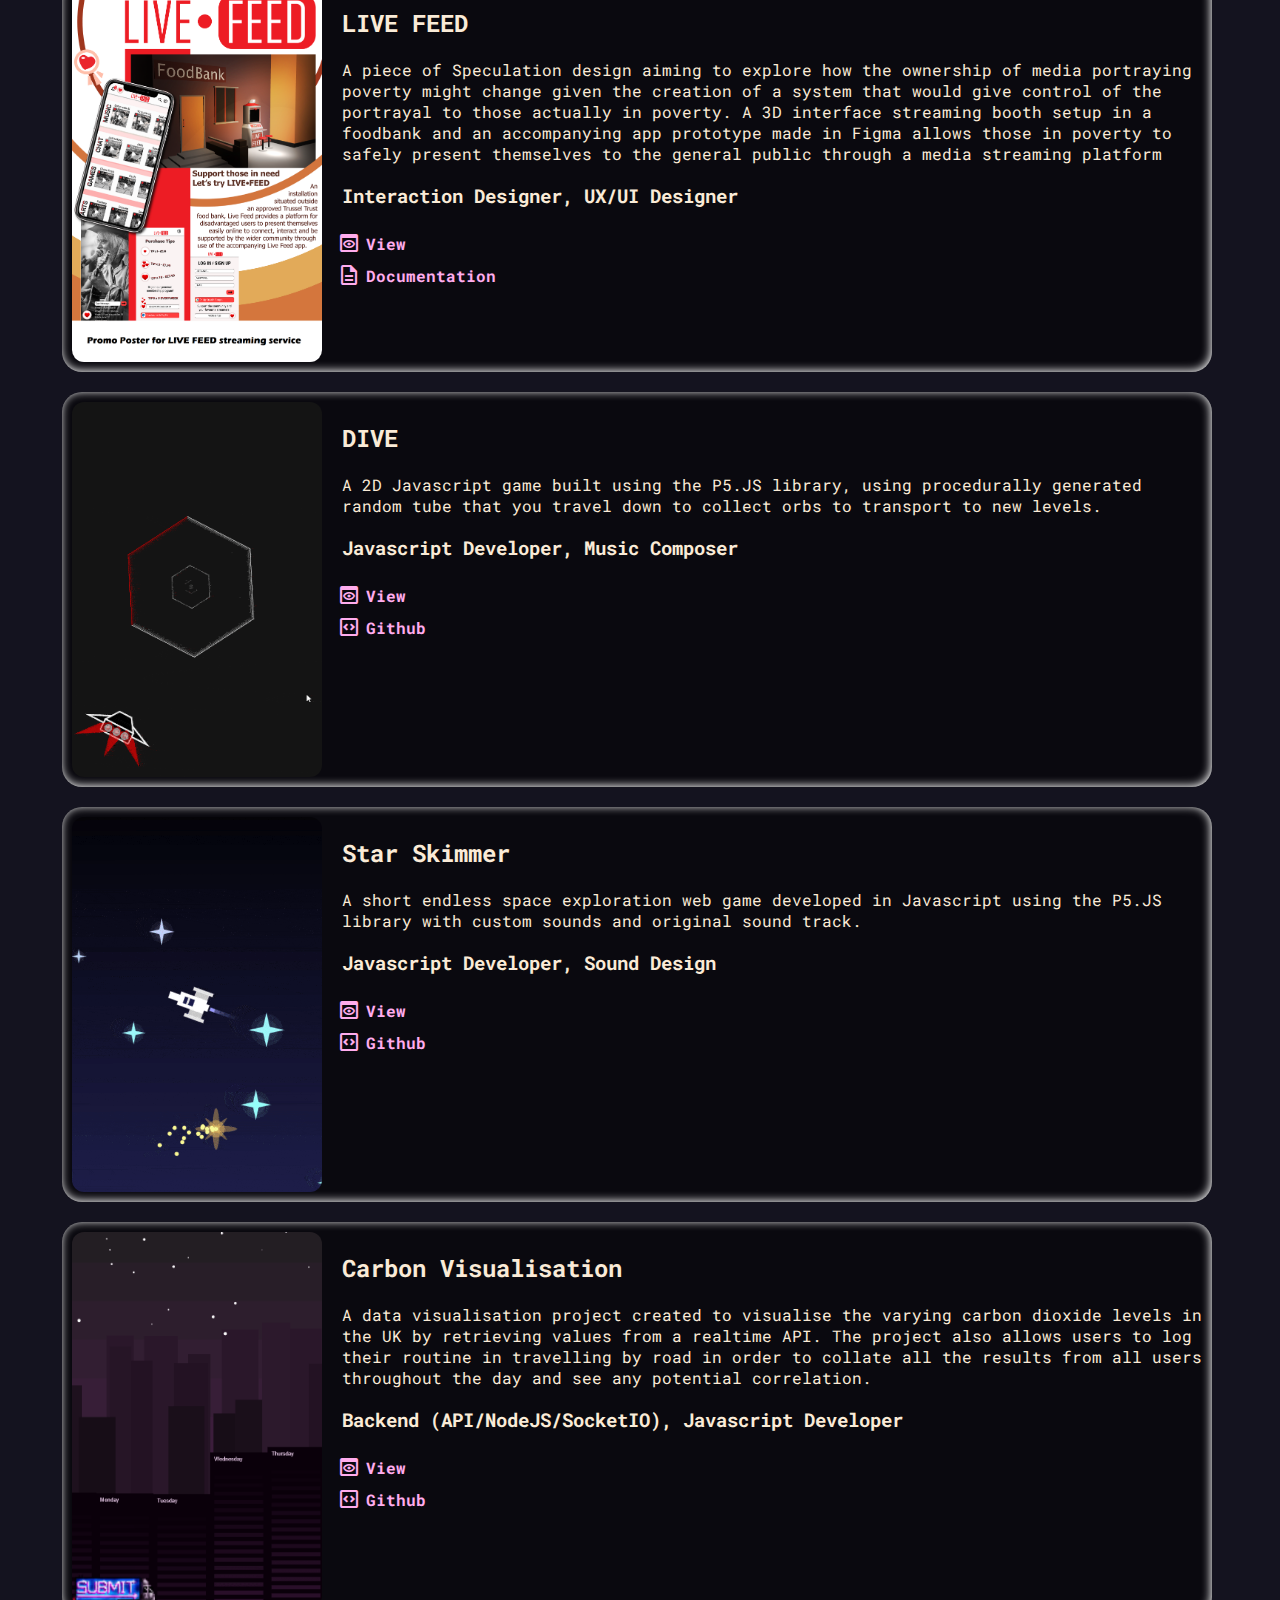
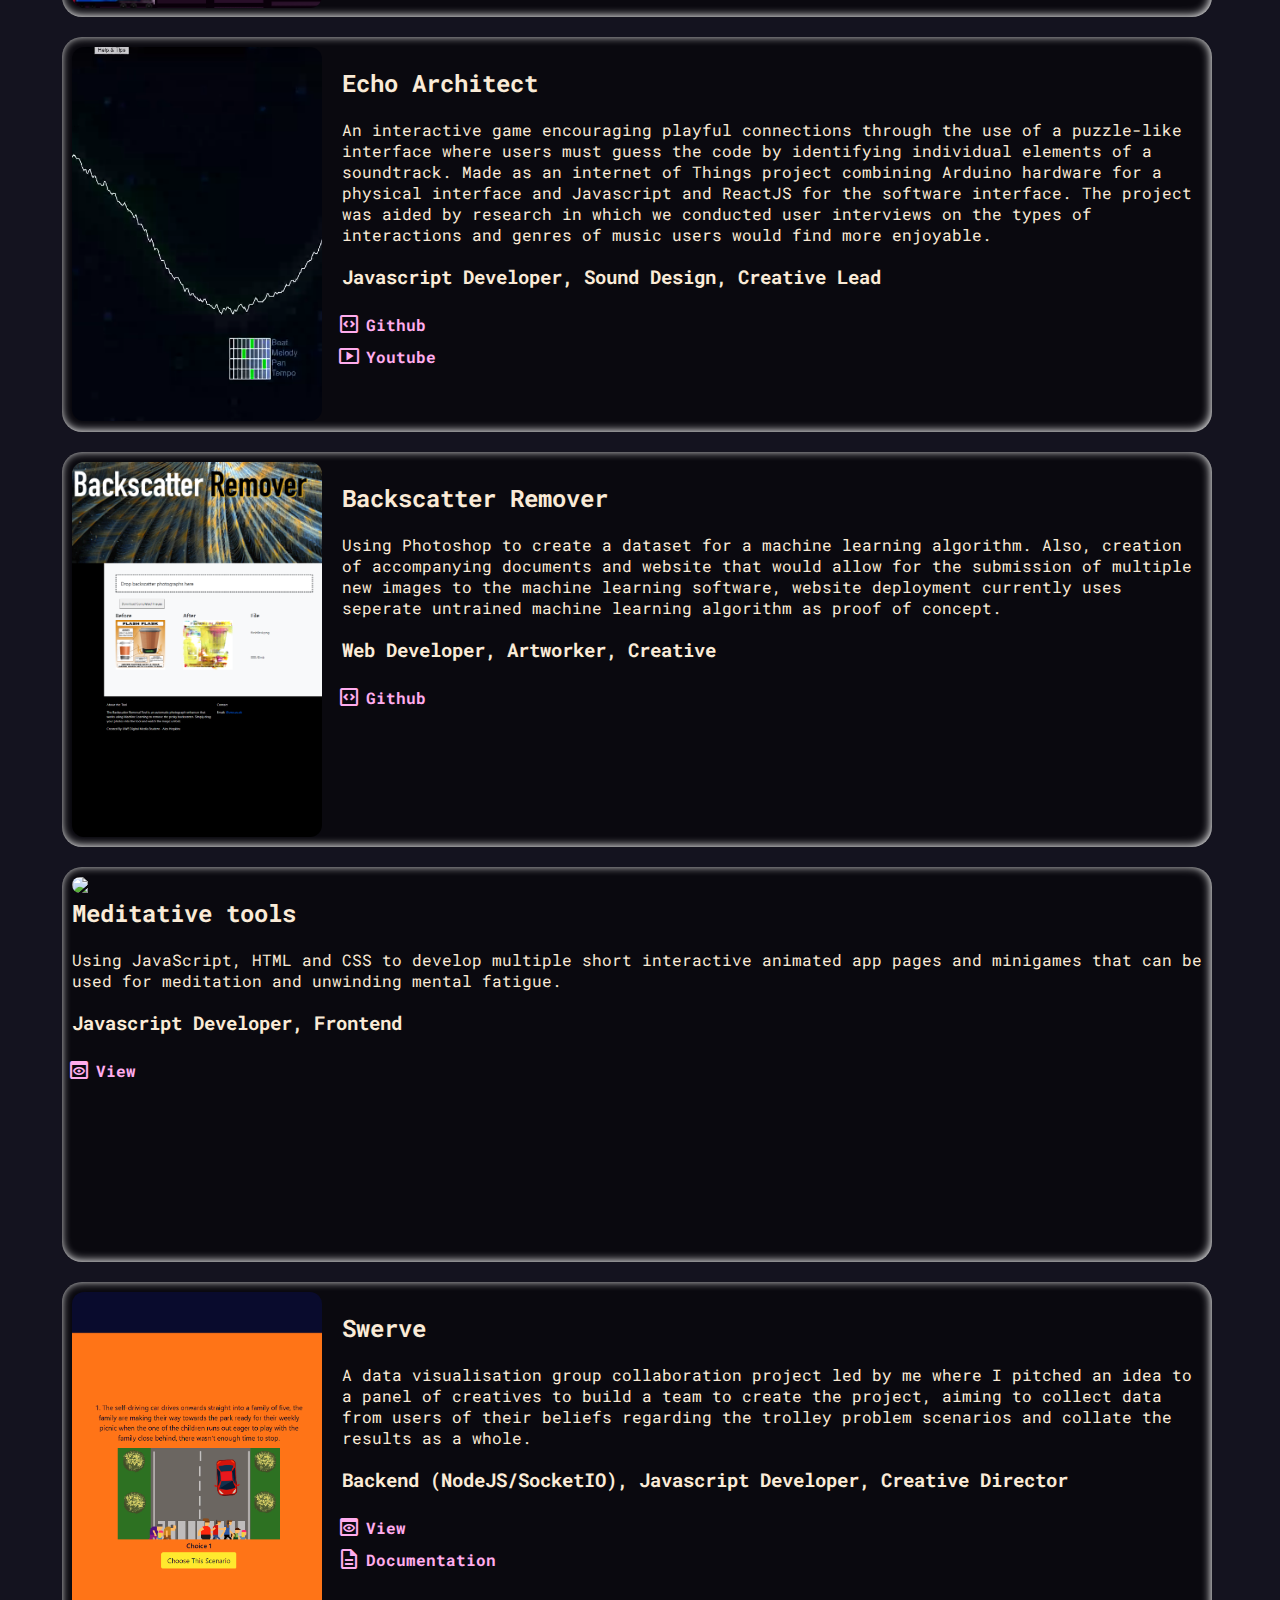
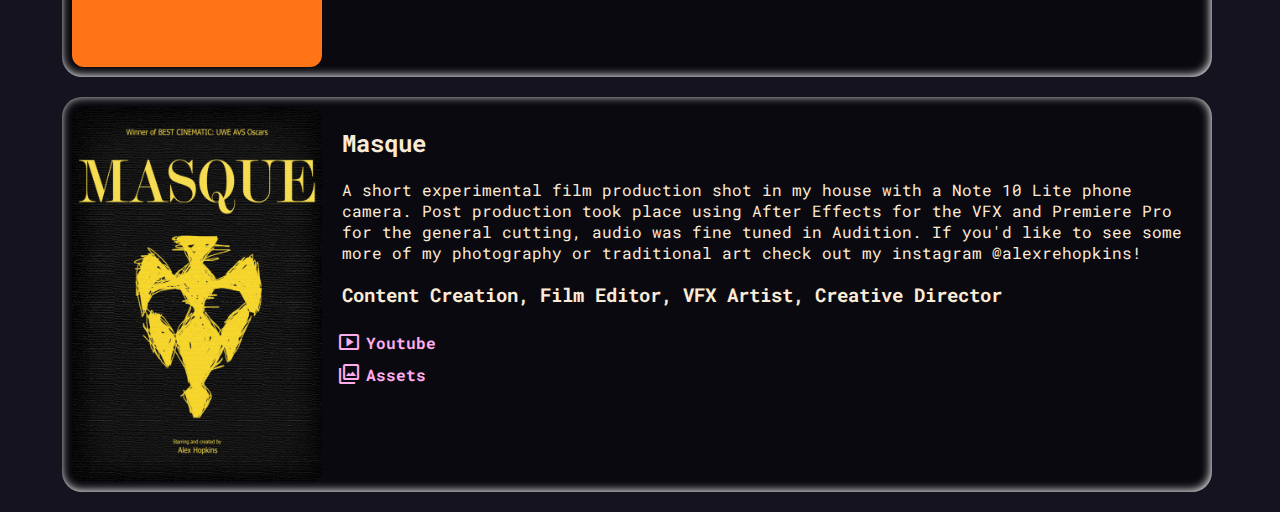
==== commit 5298e869: "push new portfolio" ====
--- a/index.html
+++ b/index.html
@@ -1,373 +1,113 @@
 <!DOCTYPE html>
-<html lang="en">
-	<head>
-		<title>Alex Hopkins</title>
-		<meta charset="utf-8">
-		<meta name="viewport" content="width=device-width, user-scalable=no, minimum-scale=1.0, maximum-scale=1.0">
-		<link type="text/css" rel="stylesheet" href="main.css">
-		<link rel="icon" href="/favicon.ico?v=2" type="image/x-icon" />
+<html>
+  <head>
+    <meta charset="utf-8">
+    <meta http-equiv="X-UA-Compatible" content="IE=edge">
+    <meta name="viewport" content="width=device-width, initial-scale=1">
+    <title>Alex Hopkins</title>
+    <meta name="description" content="Alex Hopkins UX Portfolio">
+    <link href="styles.css" rel="stylesheet">
+	<link rel="stylesheet" href="https://fonts.googleapis.com/css2?family=Material+Symbols+Outlined:opsz,wght,FILL,GRAD@20..48,100..700,0..1,-50..200" />
+    <link rel="preconnect" href="https://fonts.googleapis.com">
+    <link rel="preconnect" href="https://fonts.gstatic.com" crossorigin>
+    <link href="https://fonts.googleapis.com/css2?family=Roboto+Mono:wght@400&display=swap" rel="stylesheet" type='text/css'>
+  </head>
+  <body>
+    <div class="backg"></div>
+
+    <div class="cont">
+        <div class="row">
+            <h1 style="animation: 1s ease 0s 1 slidein;">Hey, yo<span class="coolo">u</span></h1>
+            <h1 style="animation: 2.5s ease 0s 1 slidein;">I'm Ale<span class="coolo">x</span> Hopkins.</h1>
+            <h1 style="animation: 4s ease 0s 1 slidein;">And I t<span class="coolo">u</span>rn complex problems into</h1>
+            <h1 style="animation: 6s ease 0s 1 slidein;">satisfy<span class="coolo">i</span>ng <span class="coolo">design</span> solutions.</span></h1>
+        </div>
+        <div style="padding-top: 10%;"></div>
+        <div class="row">
+			<h3>Get in touch <a href="https://www.linkedin.com/in/ahop/">here.</a></h3>
+        	<h2>Currently working at Dyson as a Connected Experience Designer,</h2>
+        	<h4>Backed by <a href="">3 years of experience delivering UX/UI projects</a> and a passion for <a href="">motion</a> and <a href="">code</a>. </h4>
+        </div>
+		<div style="padding-top: 10%;"></div>
+		<div id="cardcontainer">
+
+		</div>
+        </div>
 		
-	</head>
-	<body>
-		<canvas id="viewport"></canvas>
-		<div id="div1" class="page-wrapper" >
-			<div id="pagegap"></div>
-			<div style="margin-left: 5%;">
-			<h1 id="name" style="left: 30px">ALEX HOPKINS</h1>
-
-
-			<h2>UX/UI Designer with a passion for creative coding, based in Bristol</h2>
-			<h2>Want to collaborate? <a href="https://www.linkedin.com/in/ahop/">Find me here</a> Or contact me at <a href="mailto:alexrehopkins@gmail.com">alexrehopkins@gmail.com</a></h2>
-			<a id="scroller" href="#works">⟱ Scroll ⟱</a>
-			<div id="pagegap"></div>
-			<div id="pagegap"></div>
-			
-			<h2 id="works">SHOW ONLY:</h2>
-			
-			<button id="per">PERSONAL PROJECTS</button>
-			<button id="cli">CLIENT WORK</button>
-			<button id="des">DESIGN</button>
-			<button id="dev">DEVELOPMENT</button>
-			</div>
-			<p></p>
-			<div id="experience">
-
-			</div>
-			<hr style="margin:5%">
-			<p></p>
-			<div id="pagegap" style="height: 20vh;">
-				<a id="scroller" href="#div1">⟰ Scroll ⟰</a>
-			</div>
-			
-		</div>
-
-
-		<script type="module">
-
-			import * as THREE from '/three.module.js';
-			import { EffectComposer } from '/EffectComposer.js';
-			import { RenderPass } from '/RenderPass.js';
-			import { UnrealBloomPass } from '/UnrealBloomPass.js';
-
-			let camera, stats;
-			let composer, renderer, clock;
-			let mouse, raycaster;
-			let originalText, originalTitle, originalDesc, originalImg, originalRoles, originalClient;
-
-			let currentSelected = -1;
-			let filter = 0; //0=not filtered, 1 personal, 2 client, 3 design, 4 development
-			let mode = 1;
-
-			let data;
-
-			let anim = 100;
-			let timer;
-
-			let particleGeo, vertices, sprite, particles, particleMat;
-			let scene;
-
-			//new objects
-			let grid;
-			let tracker = 0;
-
-			let torusArray = [];
-
-
-			const params = {
-				exposure: 1,
-				bloomStrength: 1,
-				bloomThreshold: 0.1,
-				bloomRadius: 0
-			};
-
-			init();
-
+		
+	
+    <script>
+		let data;
+		init();
+      
 			function init() {
-				//import project data
+				//projects json
 				fetch("/Projects.json")
 				.then(response => {
 				return response.json();
 				})
 				.then(database => {
 					data = database;
-					//console.log(data);
-					animate();
-					for (let i = 0; i < data.experience.length; i++){
-						formatter(i, "experience");
-					}
-					const queryString = window.location.search;
-					if (queryString == "?show:design") {
-						desSort();
-					}
-					if (queryString == "?show:development") {
-						devSort();
-					}
-				});
+          for (let i = 0; i < data.experience.length; i++) {
+					  createCard(i);
+				  }
+			});
+     	}
 
-				clock = new THREE.Clock();
+	function createElementer(docElement,location,classNam,obj,icon) {
+		if (location) {
+			const thing = document.createElement(docElement);
+        	thing.className = classNam;
+			if (icon == "noMaterialIcon") {
+				thing.appendChild(document.createTextNode(location));
+				obj.appendChild(thing);
+			}
+			else {
+				const iconObj = document.createElement("span");
+				iconObj.appendChild(document.createTextNode(icon));
+				iconObj.className = "material-symbols-outlined";
+				thing.appendChild(iconObj);
+				thing.appendChild(document.createTextNode(classNam));
+				const linker = document.createElement("a");
+				linker.href = location;
+				linker.appendChild(thing);
+				obj.appendChild(linker);
+			}
+		}
+	}
 
-				renderer = new THREE.WebGLRenderer( { antialias: true, canvas: document.getElementById("viewport") } );
-				renderer.setPixelRatio( window.devicePixelRatio );
-				renderer.setSize( window.innerWidth, window.innerHeight );
-				renderer.toneMapping = THREE.ReinhardToneMapping;
-				
-				
-				scene = new THREE.Scene();
+    function createCard(num) {
+        // create a new div element
+		const newSpan = document.createElement("span");
+        const newDiv = document.createElement("div");
+        
+		
+		const newImg = document.createElement("img");
+        // and give it some content
 
-				//particles
+		newImg.src = "pics/"+data.experience[num].images;
+		newDiv.appendChild(newImg);
 
-				particleGeo = new THREE.BufferGeometry();
-				vertices = [];
-				sprite = new THREE.TextureLoader().load('pics/sprite.png');
+		createElementer("h2",data.experience[num].title,"title",newDiv,"noMaterialIcon");
+		createElementer("p",data.experience[num].description,"descr",newDiv,"noMaterialIcon");
+		createElementer("h3",data.experience[num].roles,"roles",newDiv,"noMaterialIcon");
+		createElementer("h4",data.experience[num].linkURL,"View",newDiv,"preview");
+		createElementer("h4",data.experience[num].linkGIT,"Github",newDiv,"code_blocks");
+		createElementer("h4",data.experience[num].linkYT,"Youtube",newDiv,"smart_display");
+		createElementer("h4",data.experience[num].linkDOC,"Documentation",newDiv,"description");
+		createElementer("h4",data.experience[num].linkIMG,"Assets",newDiv,"photo_library");
 
+        newDiv.id = num;
+		newDiv.className = "card";
+		
+		
+        //newSpan.appendChild(newDiv);
+		newSpan.id = num+"span";
 
-				for ( let i = 0; i < 2000; i ++ ) {
-					const x = 100 * (Math.random() - 0.5);
-					const y = 100 * (Math.random() - 0.5);
-					const z = 100 *(Math.random() - 0.5);
-
-					vertices.push( x, y, z );
-				}
-				particleGeo.setAttribute( 'position', new THREE.Float32BufferAttribute( vertices, 3 ) );
-				particleMat = new THREE.PointsMaterial( { size: 0.5, sizeAttenuation: true, map: sprite, alphaTest: 0.5, transparent: true } );
-				particleMat.color.setHSL( 1.0, 0.3, 0.7 );
-				particles = new THREE.Points( particleGeo, particleMat );
-				particles.position.set(0,15,0);
-				scene.add(particles);
-				scene.background = new THREE.Color( 0x04060b );
-				
-				
-				
-				//camera
-
-				camera = new THREE.PerspectiveCamera( 40, window.innerWidth / window.innerHeight, 5, 150 );
-				camera.position.set( 0, 0, 20 );
-				camera.lookAt(0, 0, 0);
-				updateCamera();
-				scene.add( camera );
-				scene.fog = new THREE.Fog(0x04060b, 20, 125);
-
-				scene.add( new THREE.AmbientLight( 0xffffff , 1 ) );
-				const pointLight = new THREE.PointLight( 0xffffff, 1 );
-				camera.add( pointLight );
-				const renderScene = new RenderPass( scene, camera );
-				const bloomPass = new UnrealBloomPass( new THREE.Vector2( window.innerWidth, window.innerHeight ), 1.5, 0.4, 0.85 );
-				bloomPass.threshold = params.bloomThreshold;
-				bloomPass.strength = params.bloomStrength;
-				bloomPass.radius = params.bloomRadius;
-				composer = new EffectComposer( renderer );
-				composer.addPass( renderScene );
-				composer.addPass( bloomPass );
-				
-				for (let i = 0; i < 100; i++) {
-					torusMaker(Math.random()*110-55,0.01+(Math.random()/10),1+Math.random()*10, i)
-				}
-
-				//sun
-
-
-				function updateCamera(ev) {
-					let div1 = document.getElementById("div1");
-					//camera.position.y = 0 - window.scrollY / 100.0;
-					camera.position.y = 0 + window.scrollY / 200.0;
-					camera.lookAt(-window.scrollY/500,0,0);
-
-				}
-
-				window.addEventListener("scroll", updateCamera);
-				window.addEventListener( 'resize', onWindowResize );
-			}
-
-
-			function torusMaker(position, size, radius, which) {
-				let material = new THREE.MeshBasicMaterial( { color: "hsl("+size*2000+", 100%, 50%)" } );
-				let geometry = new THREE.TorusGeometry( radius, size, 16, 100, Math.random()*7 );
-				let torus = new THREE.Mesh( geometry, material );
-				torus.rotateZ(6*Math.random());
-				torus.position.set(0,0,position);
-				torus.speed = radius;
-				torus.origpos = position;
-				torusArray[which] = (torus);
-				scene.add( torusArray[which] );
-			}
-
-
-			function onWindowResize() {
-				const width = window.innerWidth;
-				const height = window.innerHeight;
-				camera.aspect = width / height;
-				camera.updateProjectionMatrix();
-				renderer.setSize( width, height );
-				composer.setSize( width, height );
-			}
-
-			function animate() {
-				const delta = clock.getDelta();
-				tracker += 2;
-				if (tracker > 100) {
-					tracker = 0;
-				}
-				if (anim <= 10) {
-					for (let i = 0; i < torusArray.length; i++) {
-						if (anim == 0) {
-							torusArray[i].origpos = Math.random()*110-55;
-						}
-						torusArray[i].position.set(0,0,(Math.abs(anim*anim))*torusArray[i].origpos/100);
-						torusArray[i].rotateZ((anim-10)*delta/torusArray[i].speed);
-						//torusArray[i].rotateX(Math.PI/10); //very cool scatter effect???
-						camera.zoom = 1-(10-Math.abs(anim))/20;
-						camera.updateProjectionMatrix();
-					}
-					anim += 0.25;
-				}
-				particles.rotateX(-delta/5);
-				for (let i = 0; i < torusArray.length; i++) {
-					torusArray[i].rotateZ(delta/torusArray[i].speed);
-				}
-				requestAnimationFrame( animate );
-				composer.render();
-			}
-
-			function formatter(which) {
-				
-				
-
-				//div
-				let holder = document.createElement("div");
-				//holder.id = "row";
-				let definer = "";
-				if (data.experience[which].client == "Self Led") {
-					definer = "pers ";
-				} else {
-					definer = "clie ";
-				}
-				holder.id = "row";
-				holder.className = definer+data.experience[which].topic;
-				document.getElementById("experience").appendChild(holder);
-				
-				//break
-				
-				let title = document.createElement("hr");
-				holder.appendChild(title);
-				//image
-				if (data.experience[which].images) {
-					let image = document.createElement('img')
-					image.src  = "pics/"+data.experience[which].images;
-					holder.appendChild(image)
-				}
-				
-				
-				//image end
-				createEle(data.experience[which].title,"h1","", holder);
-				createEle(data.experience[which].date,"p","" , holder);
-				createEle(data.experience[which].client,"h2","Client: ", holder);
-				createEle(data.experience[which].description,"p","" , holder);
-				createEle(data.experience[which].roles,"h2","Roles: ", holder);
-				
-				if (data.experience[which].linkURL) {createEle(data.experience[which].linkURL,"a","@Live URL ", holder);}
-				if (data.experience[which].linkDOC) {createEle(data.experience[which].linkDOC,"a","🕮Documentation ", holder);}
-				if (data.experience[which].linkYT) {createEle(data.experience[which].linkYT,"a","▶Video ", holder);}
-				if (data.experience[which].linkYT2) {createEle(data.experience[which].linkYT2,"a","▶Video ", holder);}
-				if (data.experience[which].linkGIT) {createEle(data.experience[which].linkGIT,"a","</>GitHub ", holder);}
-				if (data.experience[which].linkIMG) {createEle(data.experience[which].linkIMG,"a","🖼Image ", holder);}
-				let title1 = document.createElement("p");
-				holder.appendChild(title1);
-			}
-
-			function zoom(valOn,valOff) {
-				document.getElementById("per").style.background = "black";
-				document.getElementById("cli").style.background = "black";
-				document.getElementById("des").style.background = "black";
-				document.getElementById("dev").style.background = "black";
-				if (valOn == "all") {
-					filterCSS("clie","block");
-					filterCSS("pers","block");
-				}
-				else {
-					filterCSS(valOn,"block");
-					filterCSS(valOff,"none");
-				}
-				if (anim > 9) {
-					anim = -10;
-				}
-			}
-
-			function perSort() {
-				if (filter == 1) {
-					zoom("all","none");
-					filter = 0;
-				} else {
-					zoom("pers","clie");
-					document.getElementById("per").style.background = "#9ec200";
-					filter = 1;
-				}
-			}
-
-			function cliSort() {
-				if (filter == 2) {
-					zoom("all","none");
-					filter = 0;
-				} else {
-					zoom("clie","pers");
-					document.getElementById("cli").style.background = "#ba8200";
-					filter = 2;
-				}
-			}
-
-			function desSort() {
-				if (filter == 3) {
-					zoom("all","none");
-					filter = 0;
-				} else {
-					zoom("des","dev");
-					document.getElementById("des").style.background = "#0074c2";
-					filter = 3;
-				}
-			}
-
-			function devSort() {
-				if (filter == 4) {
-					zoom("all","none");
-					filter = 0;
-				} else {
-					zoom("dev","des");
-					document.getElementById("dev").style.background = "#00ba63";
-					filter = 4;
-				}
-			}
-
-			function filterCSS(val,setting) {
-				for (let i=0; i < document.getElementsByClassName(val).length; i++) {
-					document.getElementsByClassName(val)[i].style.display = setting;
-				}
-			}
-
-			document.getElementById("per").addEventListener("click", perSort, false);
-			document.getElementById("cli").addEventListener("click", cliSort, false);
-			document.getElementById("des").addEventListener("click", desSort, false);
-			document.getElementById("dev").addEventListener("click", devSort, false);
-
-			function createEle(target, htmlSetting, definer, type) {
-				let title = document.createElement(htmlSetting);
-				
-				
-				if (definer) {
-					
-					title.appendChild(document.createTextNode(definer));
-				}
-				if (htmlSetting == "Youtube: ") {
-
-				}
-				if (htmlSetting == "a") {
-					title.id = "linker";
-					title.href = target;
-				} else {
-
-					let node = document.createTextNode(target);
-					title.appendChild(node);
-				}
-				type.appendChild(title);
-			}
-		</script>
-	</body>
-</html>
+        // add the newly created element and its content into the DOM
+        const currentDiv = document.getElementById("div1");
+        document.getElementById("cardcontainer").insertBefore(newDiv, currentDiv);
+      }
+    </script>
+ </body>
+</html>--- a/styles.css
+++ b/styles.css
@@ -0,0 +1,168 @@
+html, body {
+  background-color: rgb(20, 19, 31) !important;
+  margin: 0;
+}
+
+body {
+  padding-left: 7vw;
+  padding-top: 7vw;
+}
+
+.backg {
+  background: url("pics/me2.jpg");
+  background-color: rgb(20, 19, 31);
+  opacity: 1;
+  background-size: contain;
+  position: absolute;
+  background-blend-mode: screen;
+  top: 100px;
+  right: 0px;
+  width: 30vw;
+  height: 40vw;
+  z-index: 0;
+}
+
+h1,h2,h3,h4 {
+    font-family: 'Roboto Mono', monospace;
+    transition: 1s;
+    color: antiquewhite;
+}
+
+h1 {
+  line-height: 1.1;
+  box-sizing: border-box;
+    margin: 0;
+    font-size: 3.2vw;
+}
+
+a {
+  color: rgb(255, 172, 237);
+  text-decoration: none;
+}
+
+.coolo {
+    color: rgb(255, 136, 229);
+    animation: 7s ease 0s 1 slidedown;
+    animation: 7s ease 0s 1 fade;
+    text-shadow: 1px 1px 10px rgb(255, 91, 219);
+}
+
+
+@keyframes fade {
+
+  0% {
+    color: antiquewhite;
+    text-shadow: 0px 0px 0px rgb(255, 91, 219);
+
+  }
+  80% {
+    color: antiquewhite;
+    text-shadow: 0px 0px 0px rgb(255, 91, 219);
+
+  }
+  100% {
+    color: rgb(255, 136, 229);
+    text-shadow: 1px 1px 10px rgb(255, 91, 219);
+  }
+}
+
+@keyframes slidein {
+
+  0% {
+    transform: translateX(-1000px);
+    opacity: 0%;
+  }
+  30% {
+    transform: translateX(-1000px);
+    opacity: 0%;
+  }
+  100% {
+    opacity: 100%;
+    transform: translateX(0px);
+  }
+}
+
+#projectClicked {
+  background-color: rgb(39, 38, 53);;
+  top: 5%;
+  left: 5%;
+  width: 90%;
+  display: none;
+  overflow-y: auto;
+  box-sizing: border-box;
+  padding: 30px;
+  color: whitesmoke;
+}
+
+#closer {
+  cursor: pointer;
+}
+
+
+#projectImg {
+  max-width: 90%;
+  object-fit: contain !important;
+}
+
+.card {
+  background-color: rgba(0, 0, 0, 0.501);
+  box-shadow: -1px -1px 10px rgb(255, 255, 255) inset;
+  border-color: aliceblue;
+  border-width: 2px;
+
+  padding: 10px;
+  margin: 20px;
+  border-radius: 20px;
+  height: 375px;
+  right: 4%;
+  z-index: 100;
+  position:relative;
+}
+
+.card img {
+  width: 250px;
+  border-radius: 12px;
+  margin-right: 20px;
+  float: left;
+}
+
+.card h2 {
+  color: antiquewhite;
+  font-family: 'Roboto Mono', monospace;
+}
+
+.card h3 {
+  color: antiquewhite;
+  font-family: 'Roboto Mono', monospace;
+}
+
+.card p {
+  color: antiquewhite;
+  font-family: 'Roboto Mono', monospace;
+}
+
+.card h4 {
+
+  color: rgb(255, 172, 237);
+  font-family: 'Roboto Mono', monospace;
+  margin-top: 4px;
+  margin-bottom: 0px;
+}
+
+.card a:hover {
+  text-decoration: underline;
+}
+
+.card h4 span {
+  translate: -5px 5px;
+  color: rgb(255, 172, 237);
+}
+
+.material-symbols-outlined {
+  color: antiquewhite;
+  font-variation-settings:
+  'FILL' 0,
+  'wght' 400,
+  'GRAD' 0,
+  'opsz' 24
+}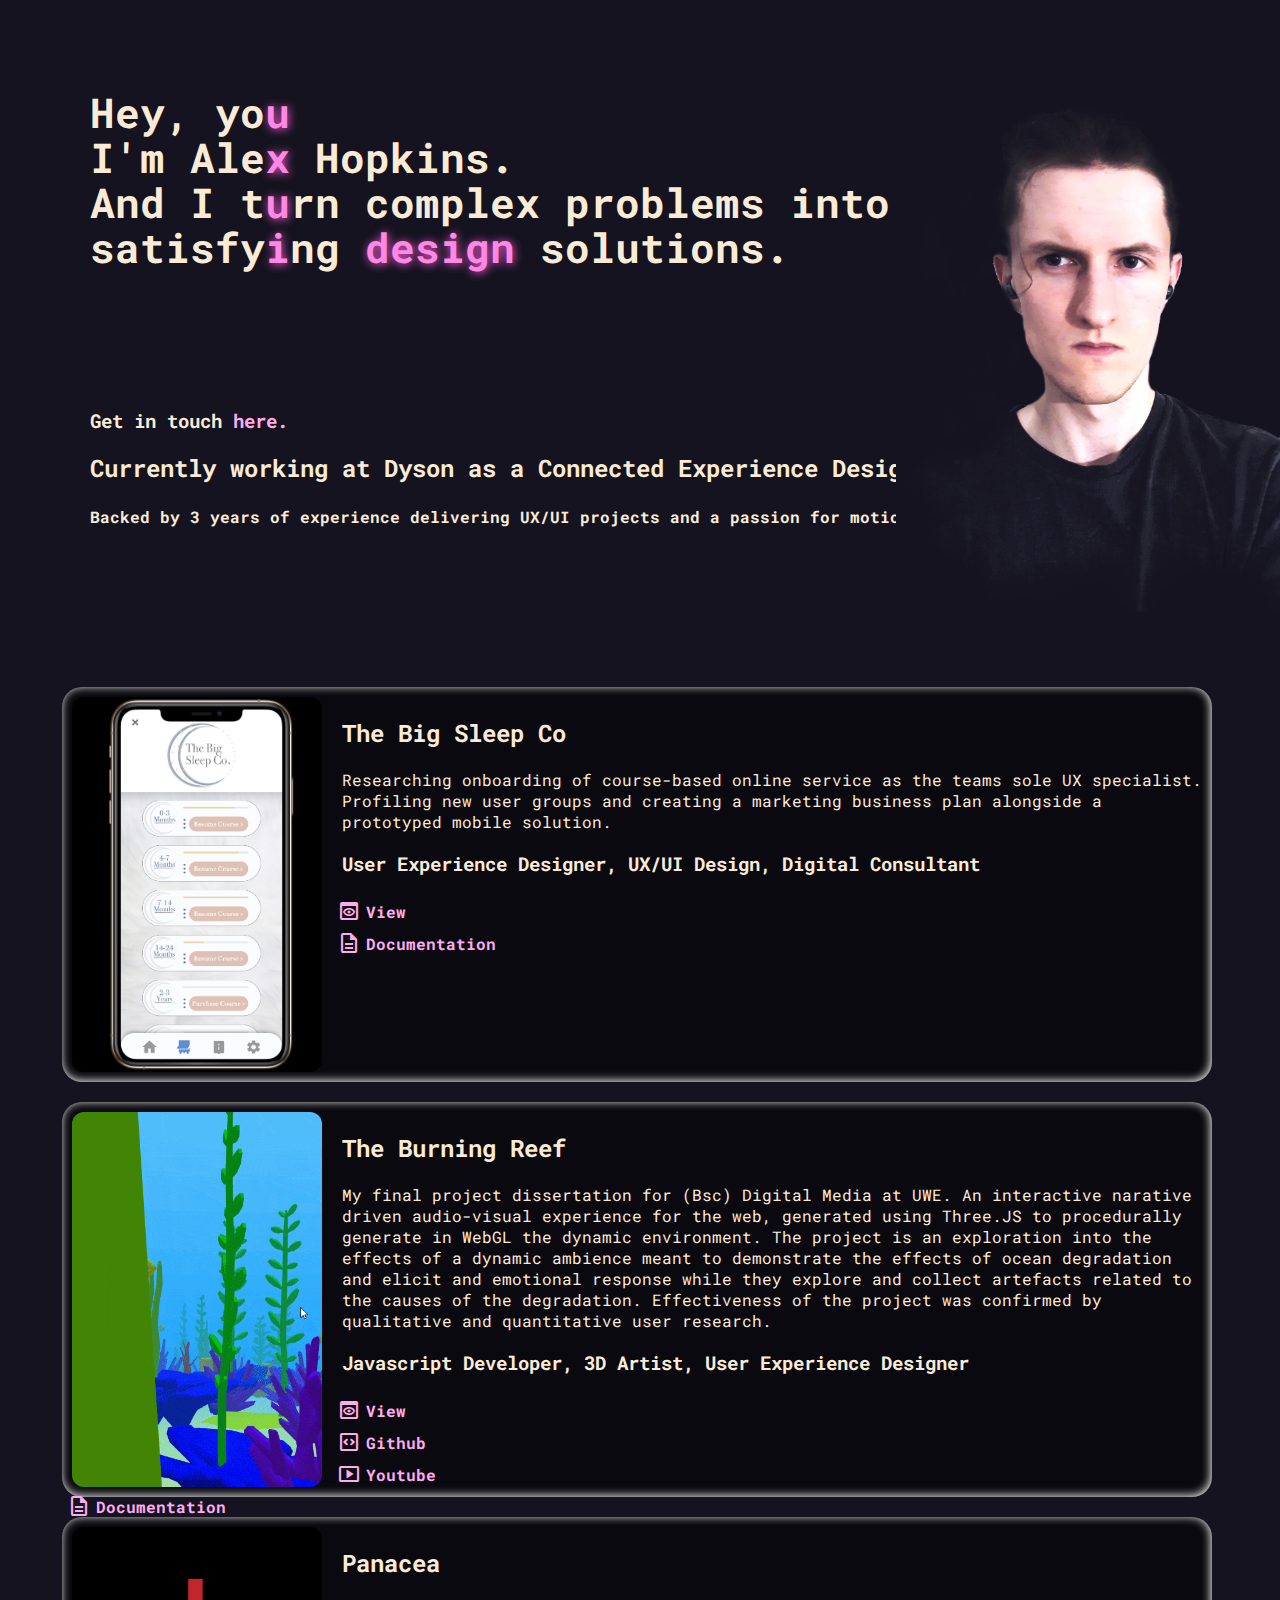
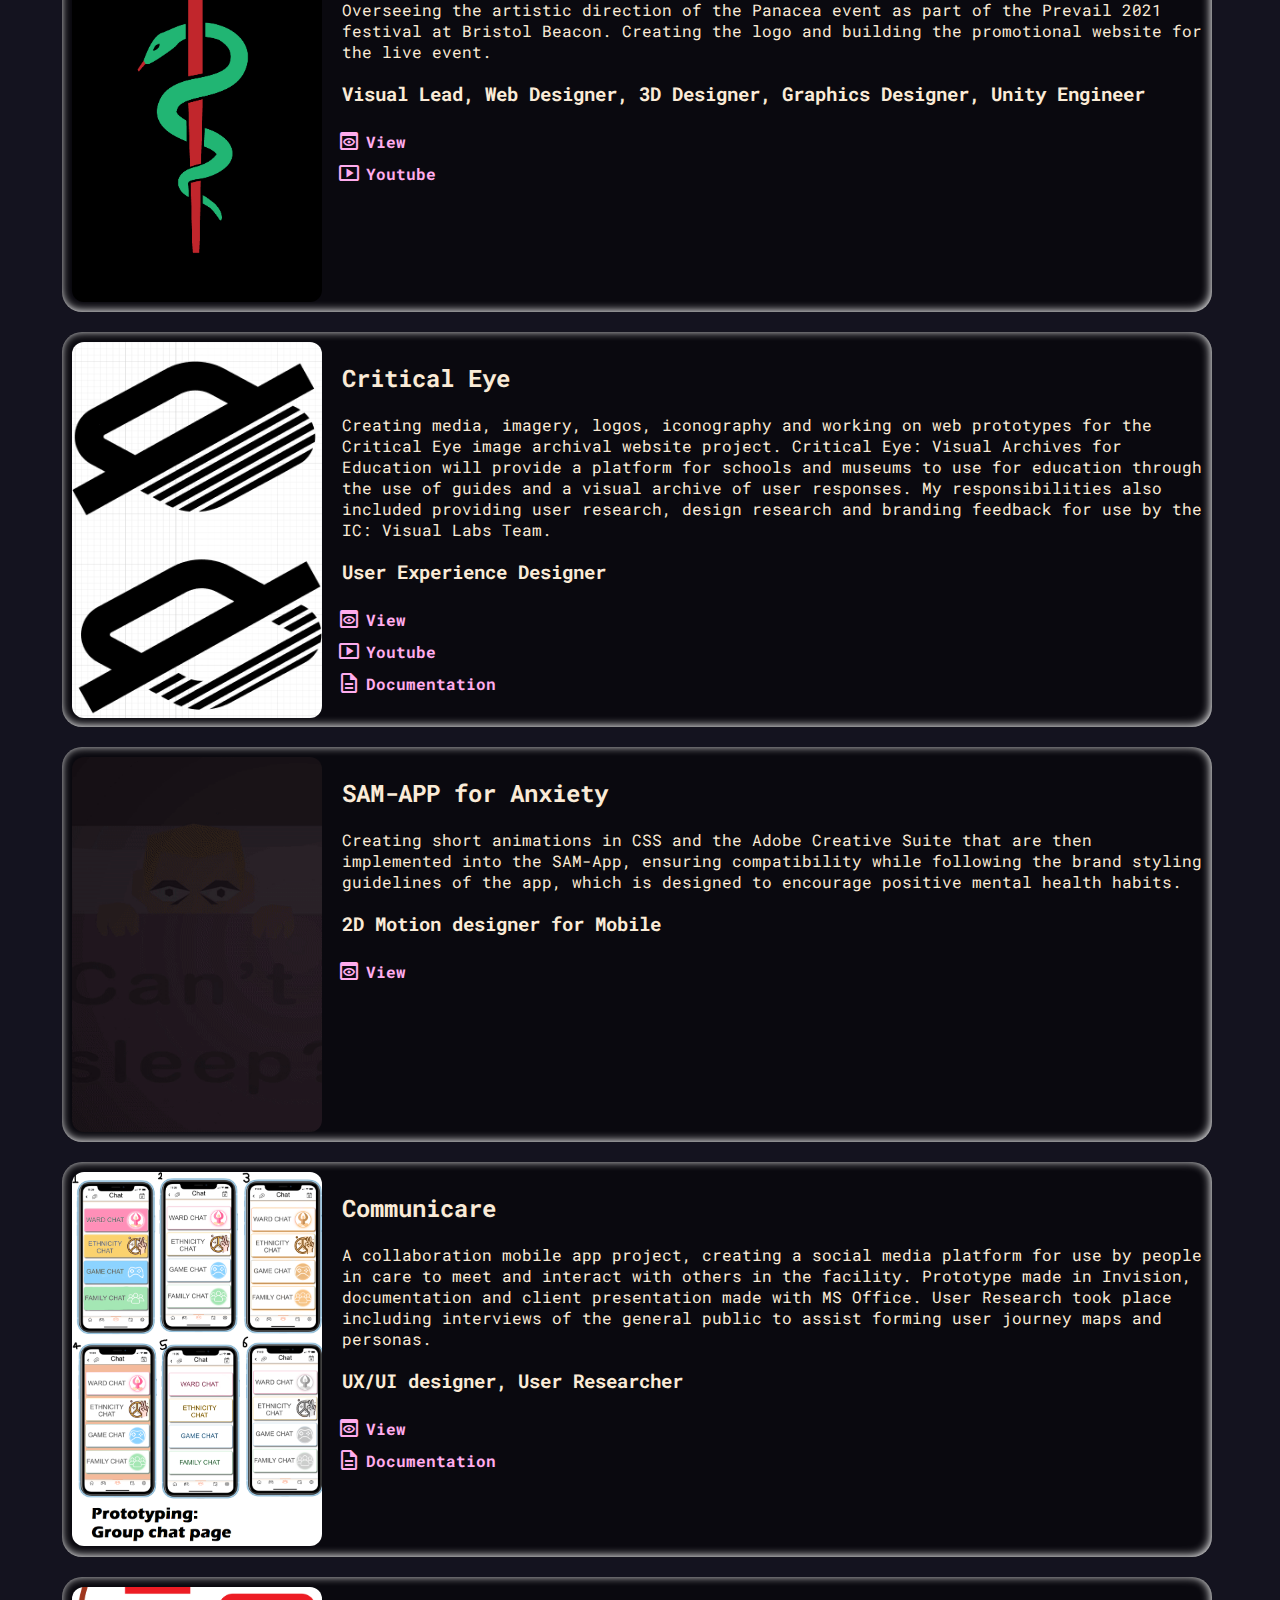
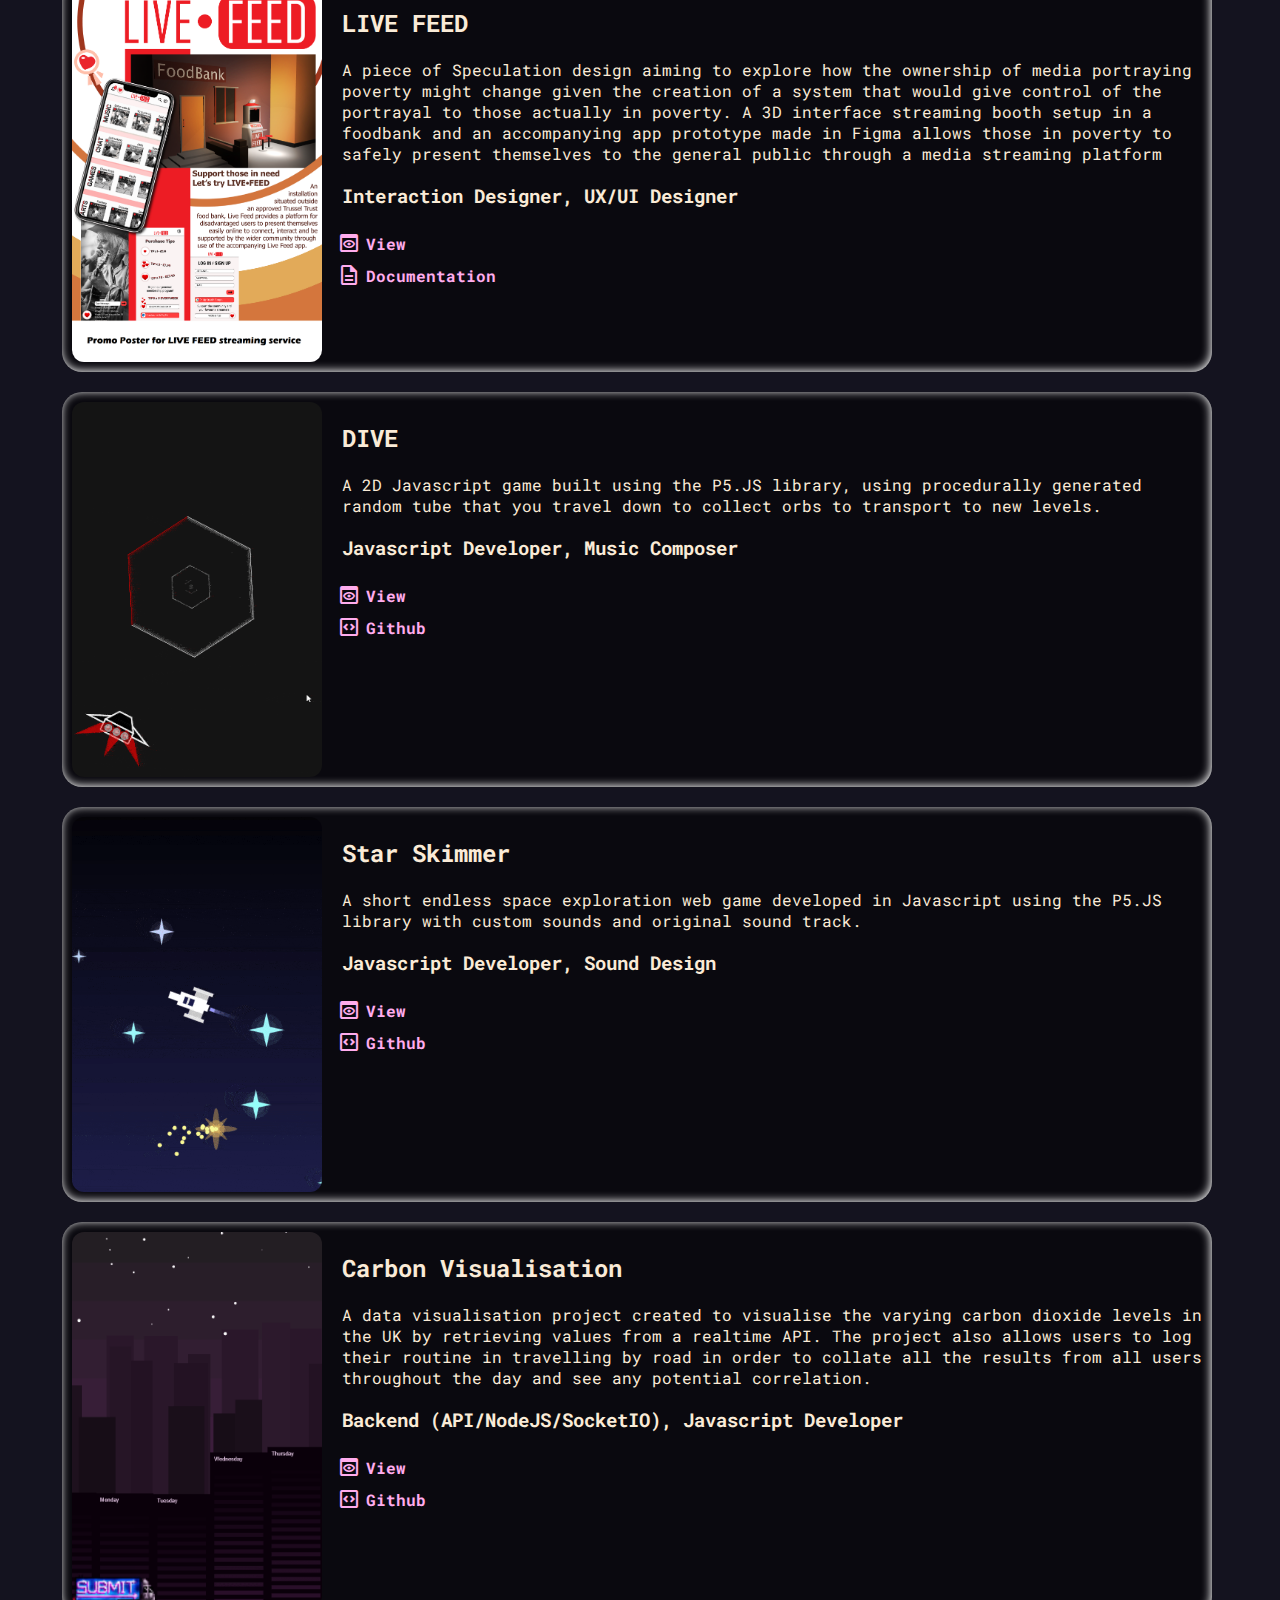
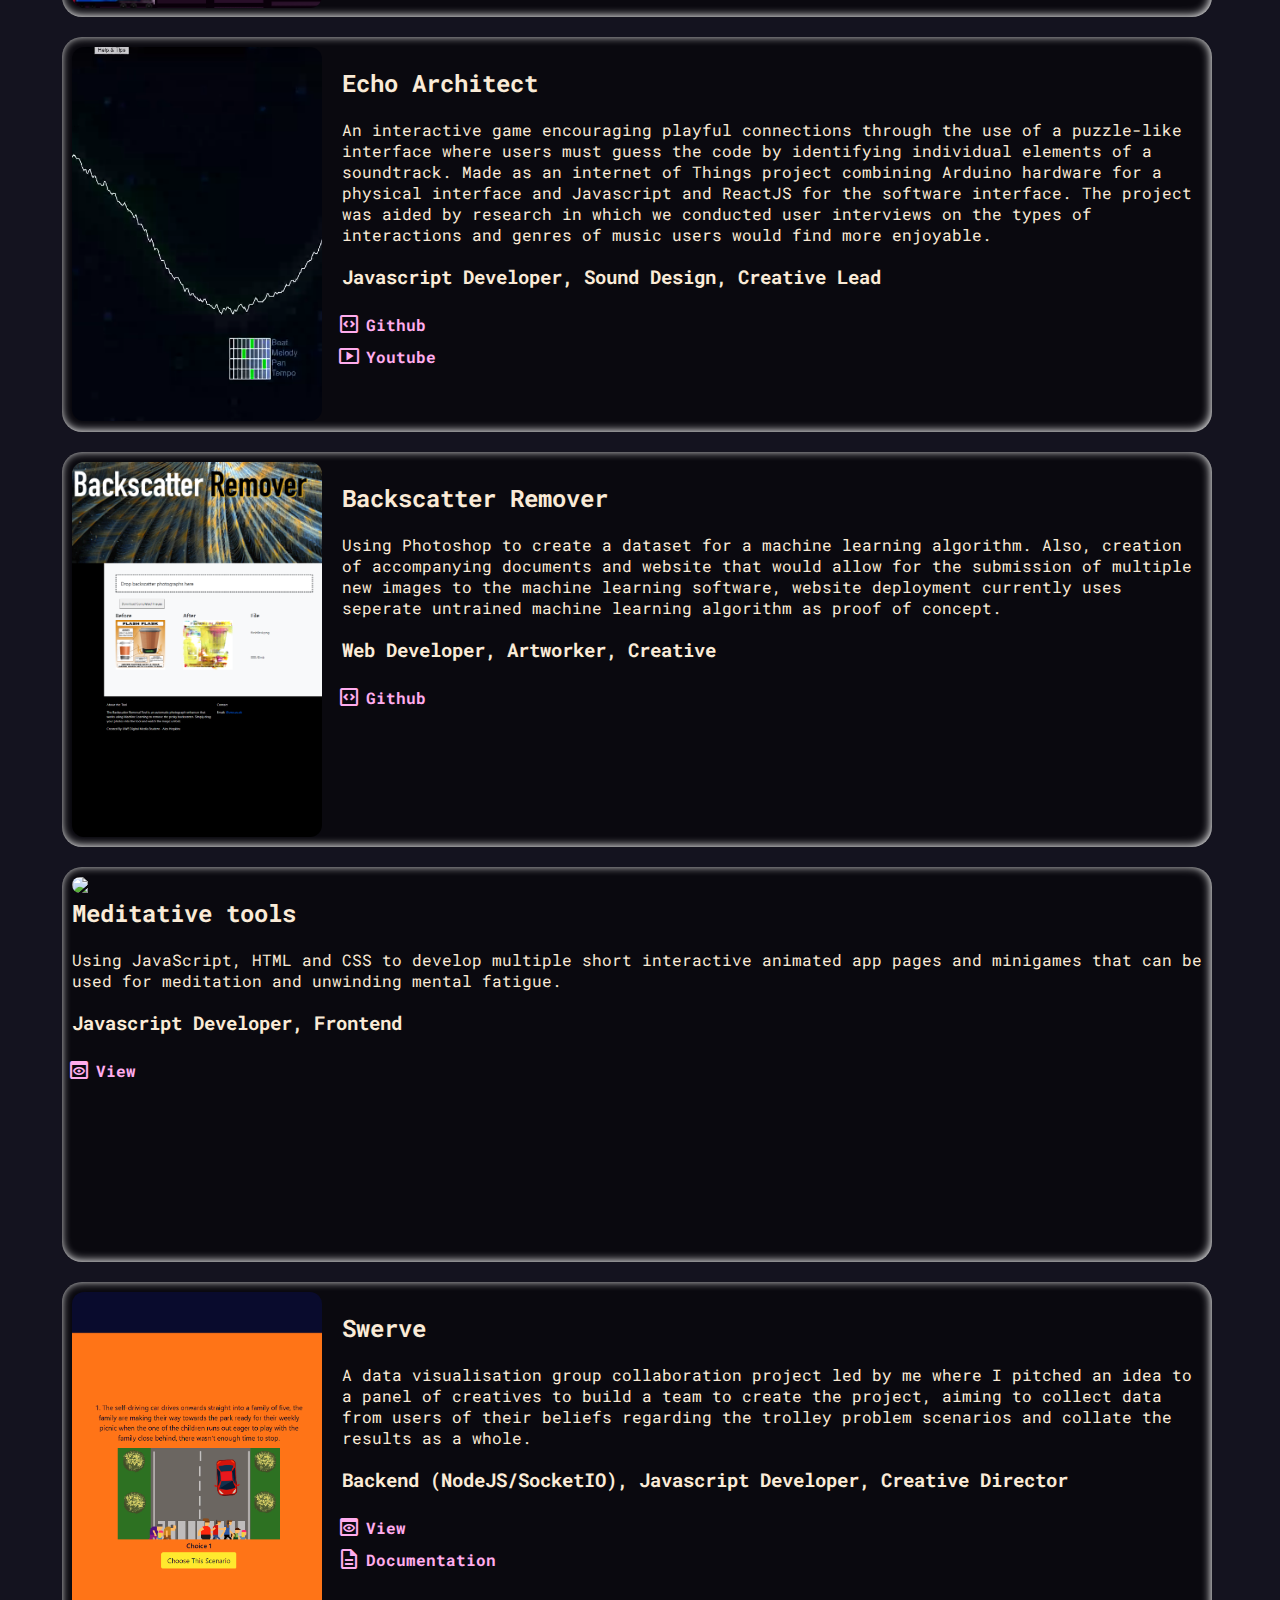
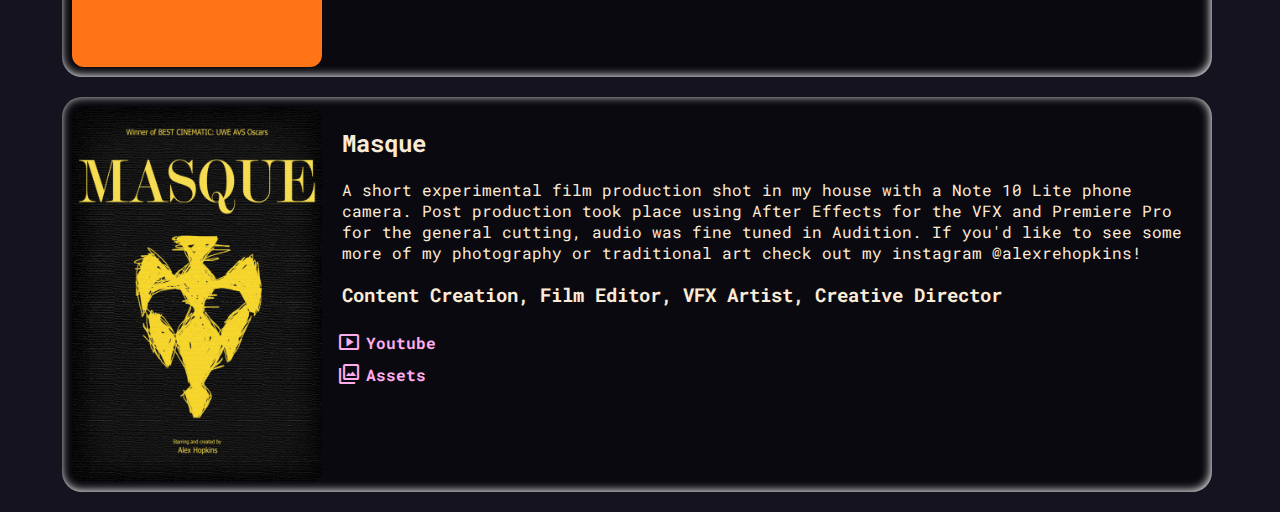
==== commit 5a9eabe9: "commiting!" ====
--- a/index.html
+++ b/index.html
@@ -26,7 +26,7 @@
         <div class="row">
 			<h3>Get in touch <a href="https://www.linkedin.com/in/ahop/">here.</a></h3>
         	<h2>Currently working at Dyson as a Connected Experience Designer,</h2>
-        	<h4>Backed by <a href="">3 years of experience delivering UX/UI projects</a> and a passion for <a href="">motion</a> and <a href="">code</a>. </h4>
+        	<h4>Backed by 3 years of experience delivering UX/UI projects and a passion for motion and code. </h4>
         </div>
 		<div style="padding-top: 10%;"></div>
 		<div id="cardcontainer">
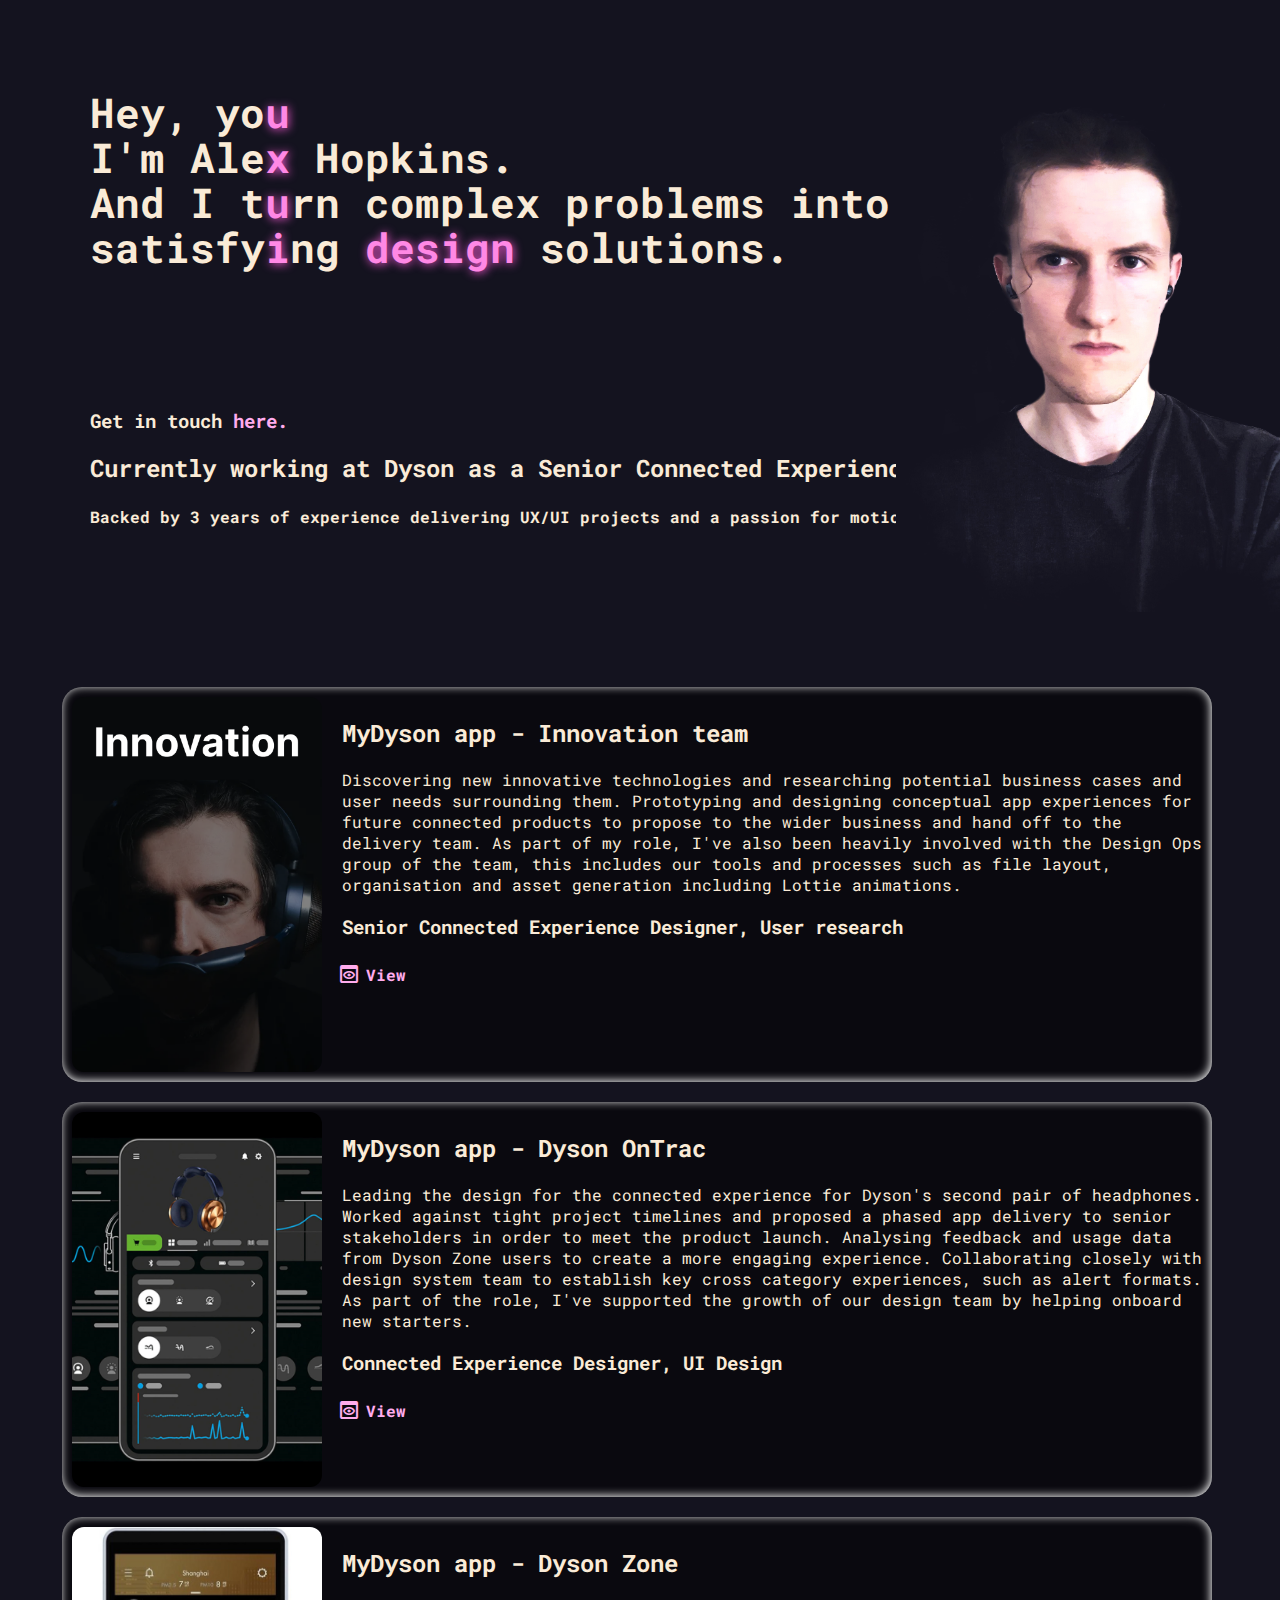
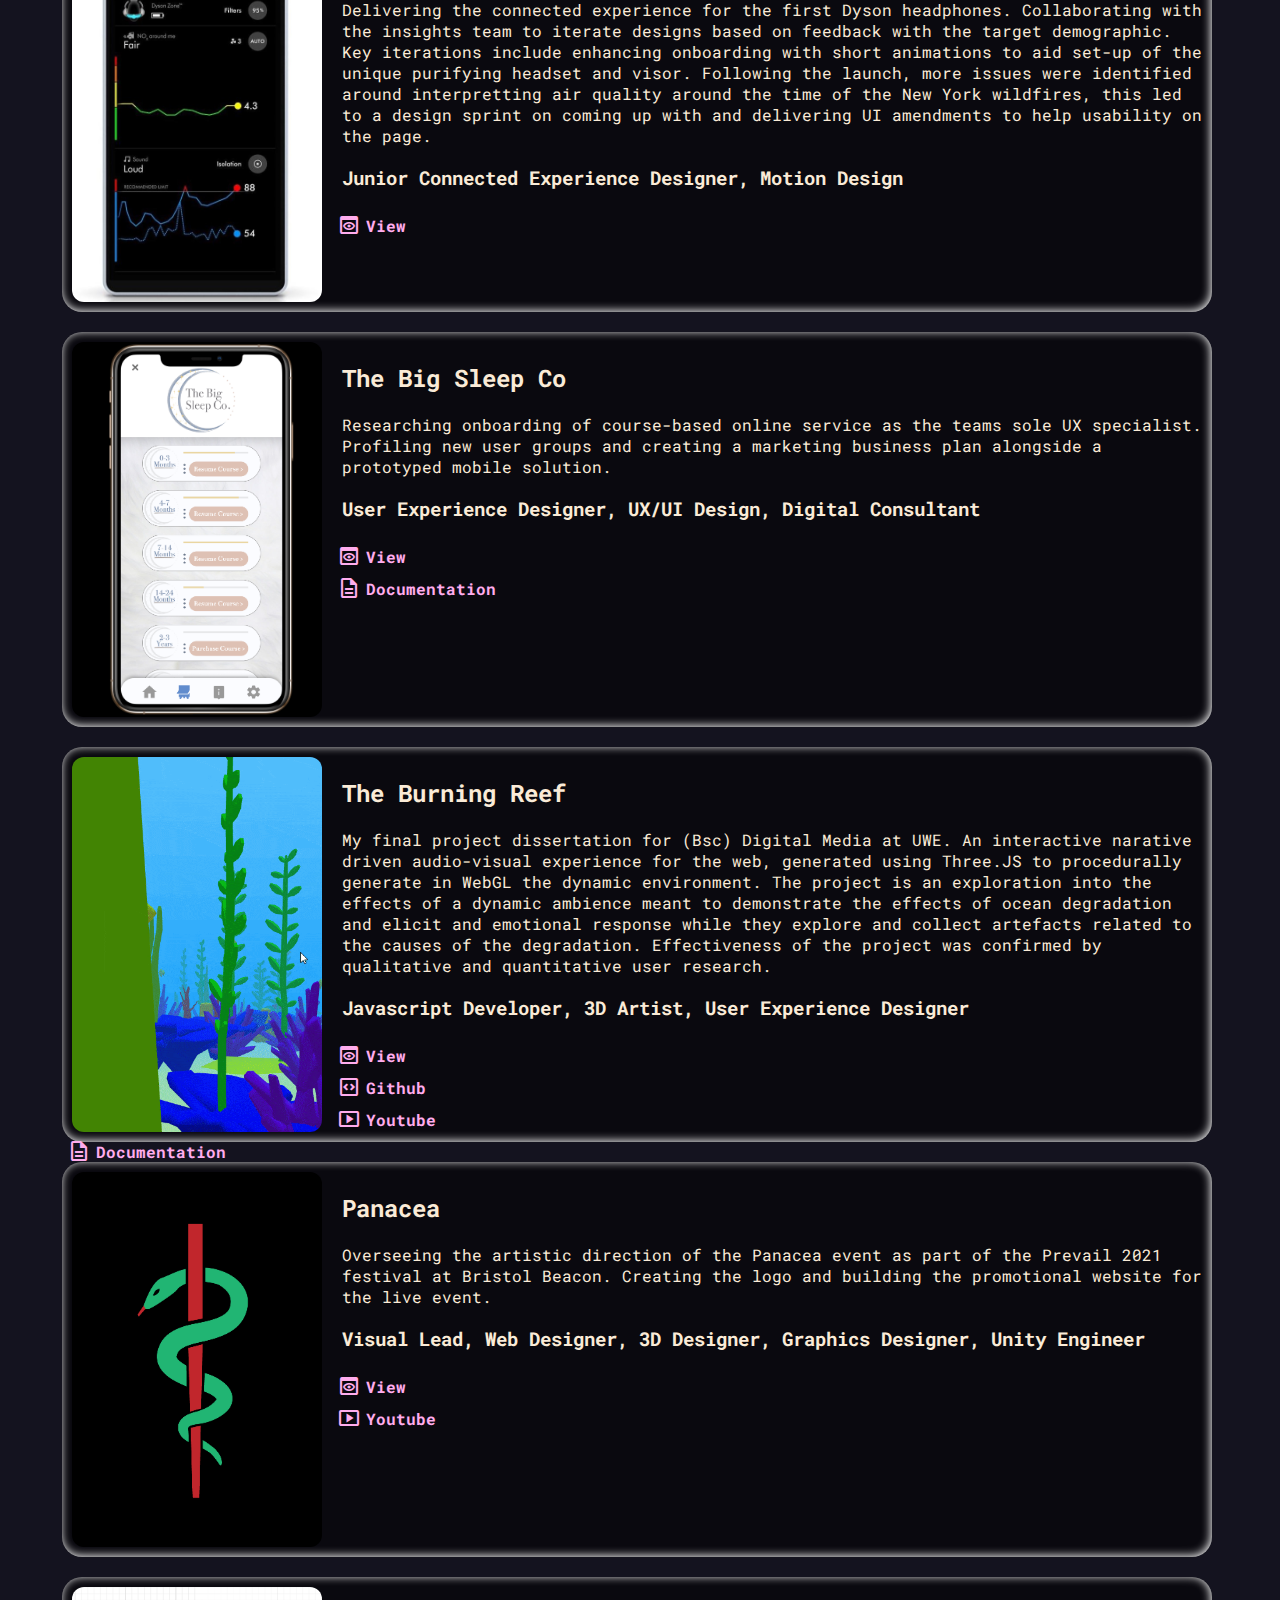
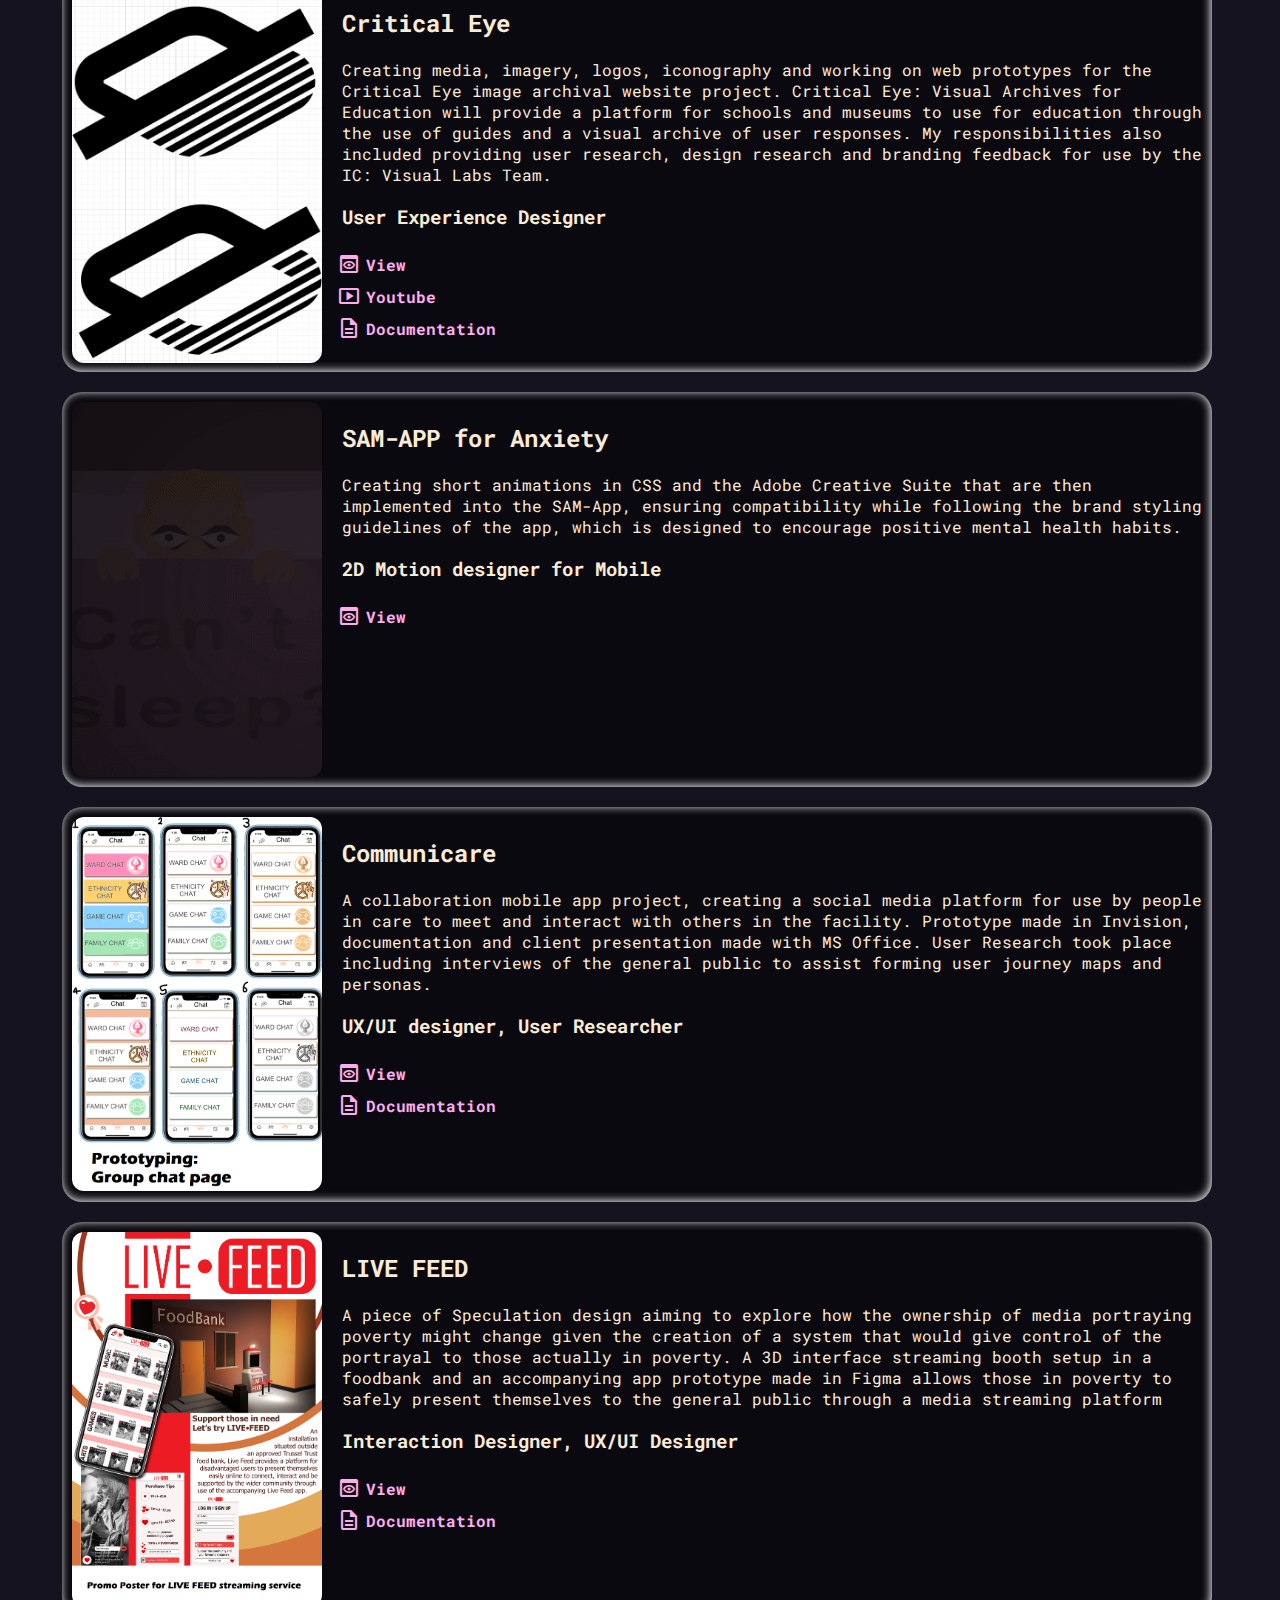
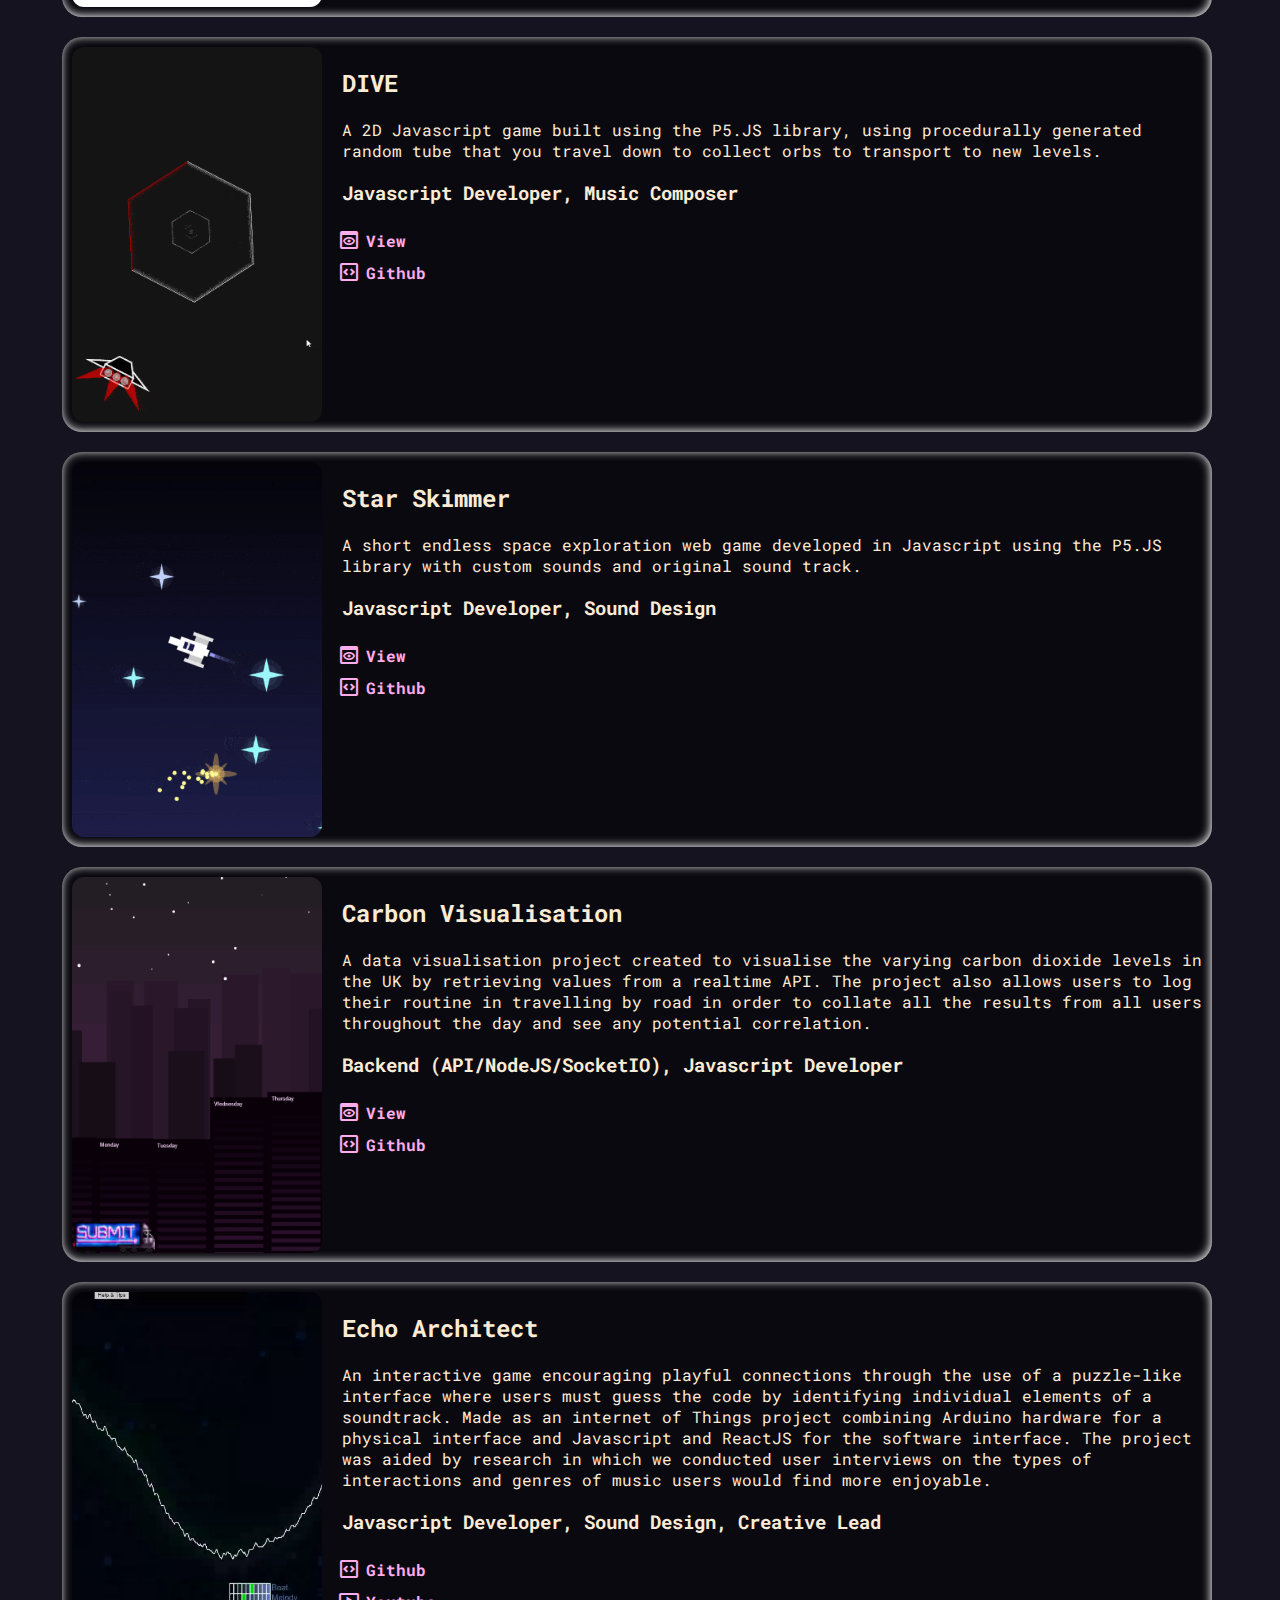
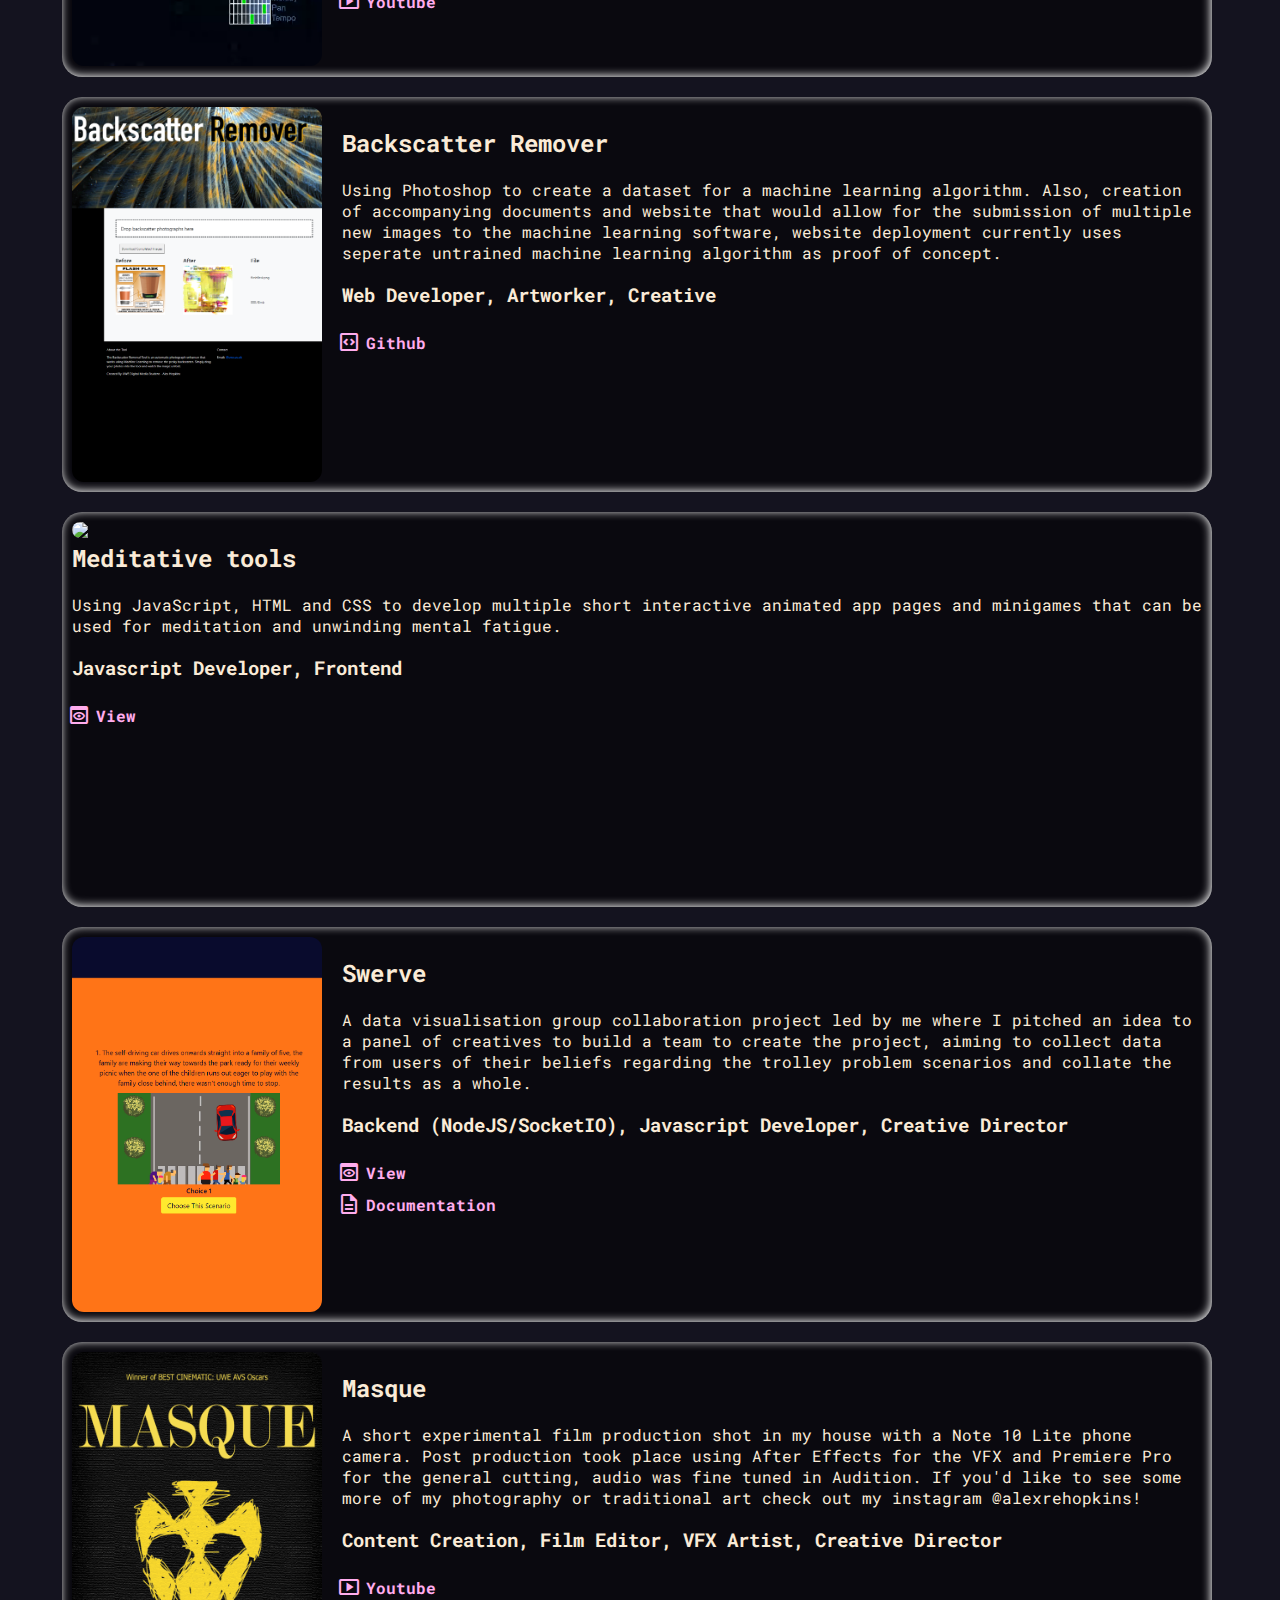
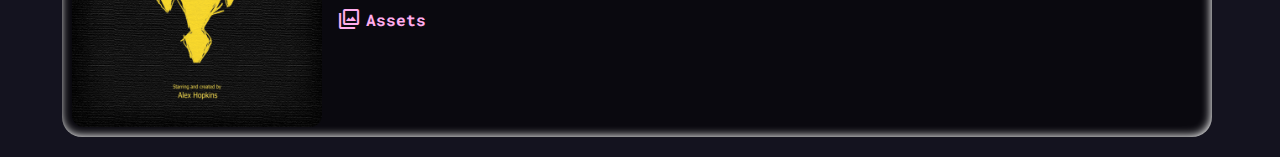
==== commit 2486fb02: "Added dyson images" ====
--- a/index.html
+++ b/index.html
@@ -25,7 +25,7 @@
         <div style="padding-top: 10%;"></div>
         <div class="row">
 			<h3>Get in touch <a href="https://www.linkedin.com/in/ahop/">here.</a></h3>
-        	<h2>Currently working at Dyson as a Connected Experience Designer,</h2>
+        	<h2>Currently working at Dyson as a Senior Connected Experience Designer,</h2>
         	<h4>Backed by 3 years of experience delivering UX/UI projects and a passion for motion and code. </h4>
         </div>
 		<div style="padding-top: 10%;"></div>
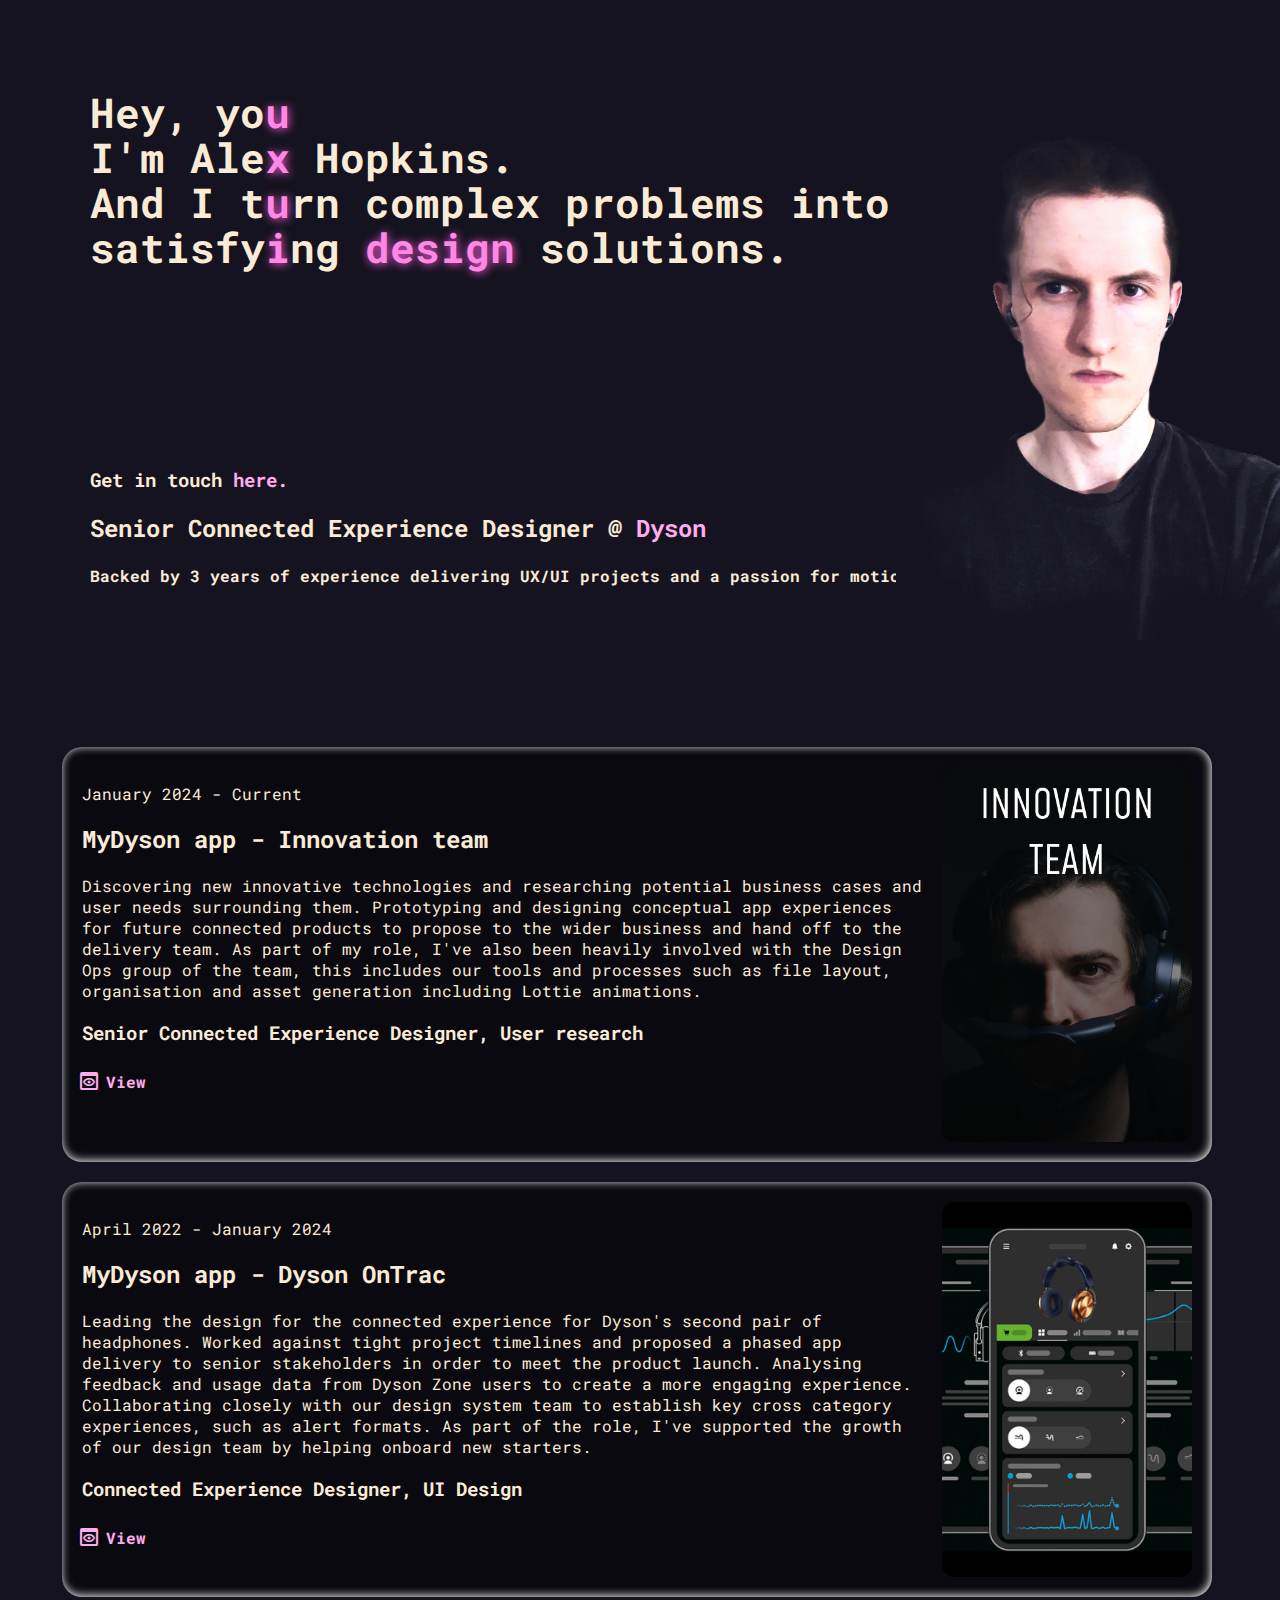
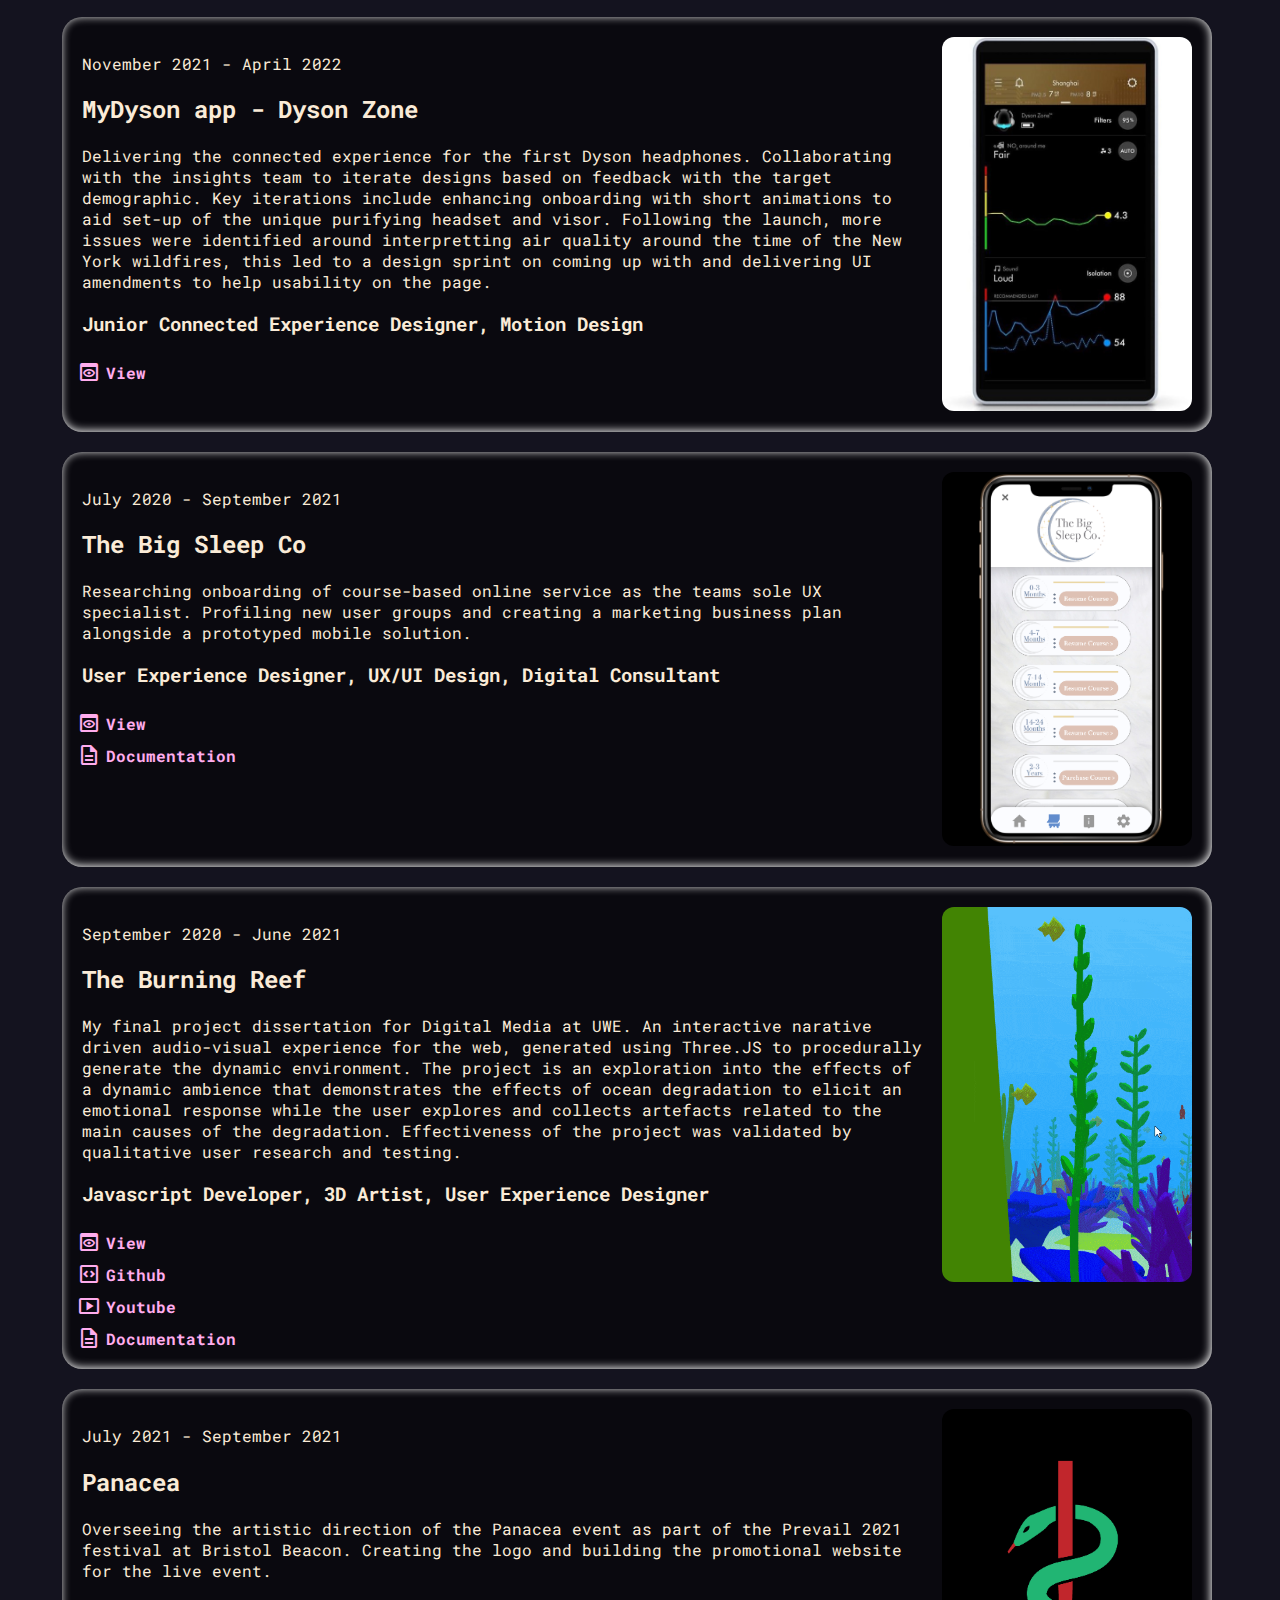
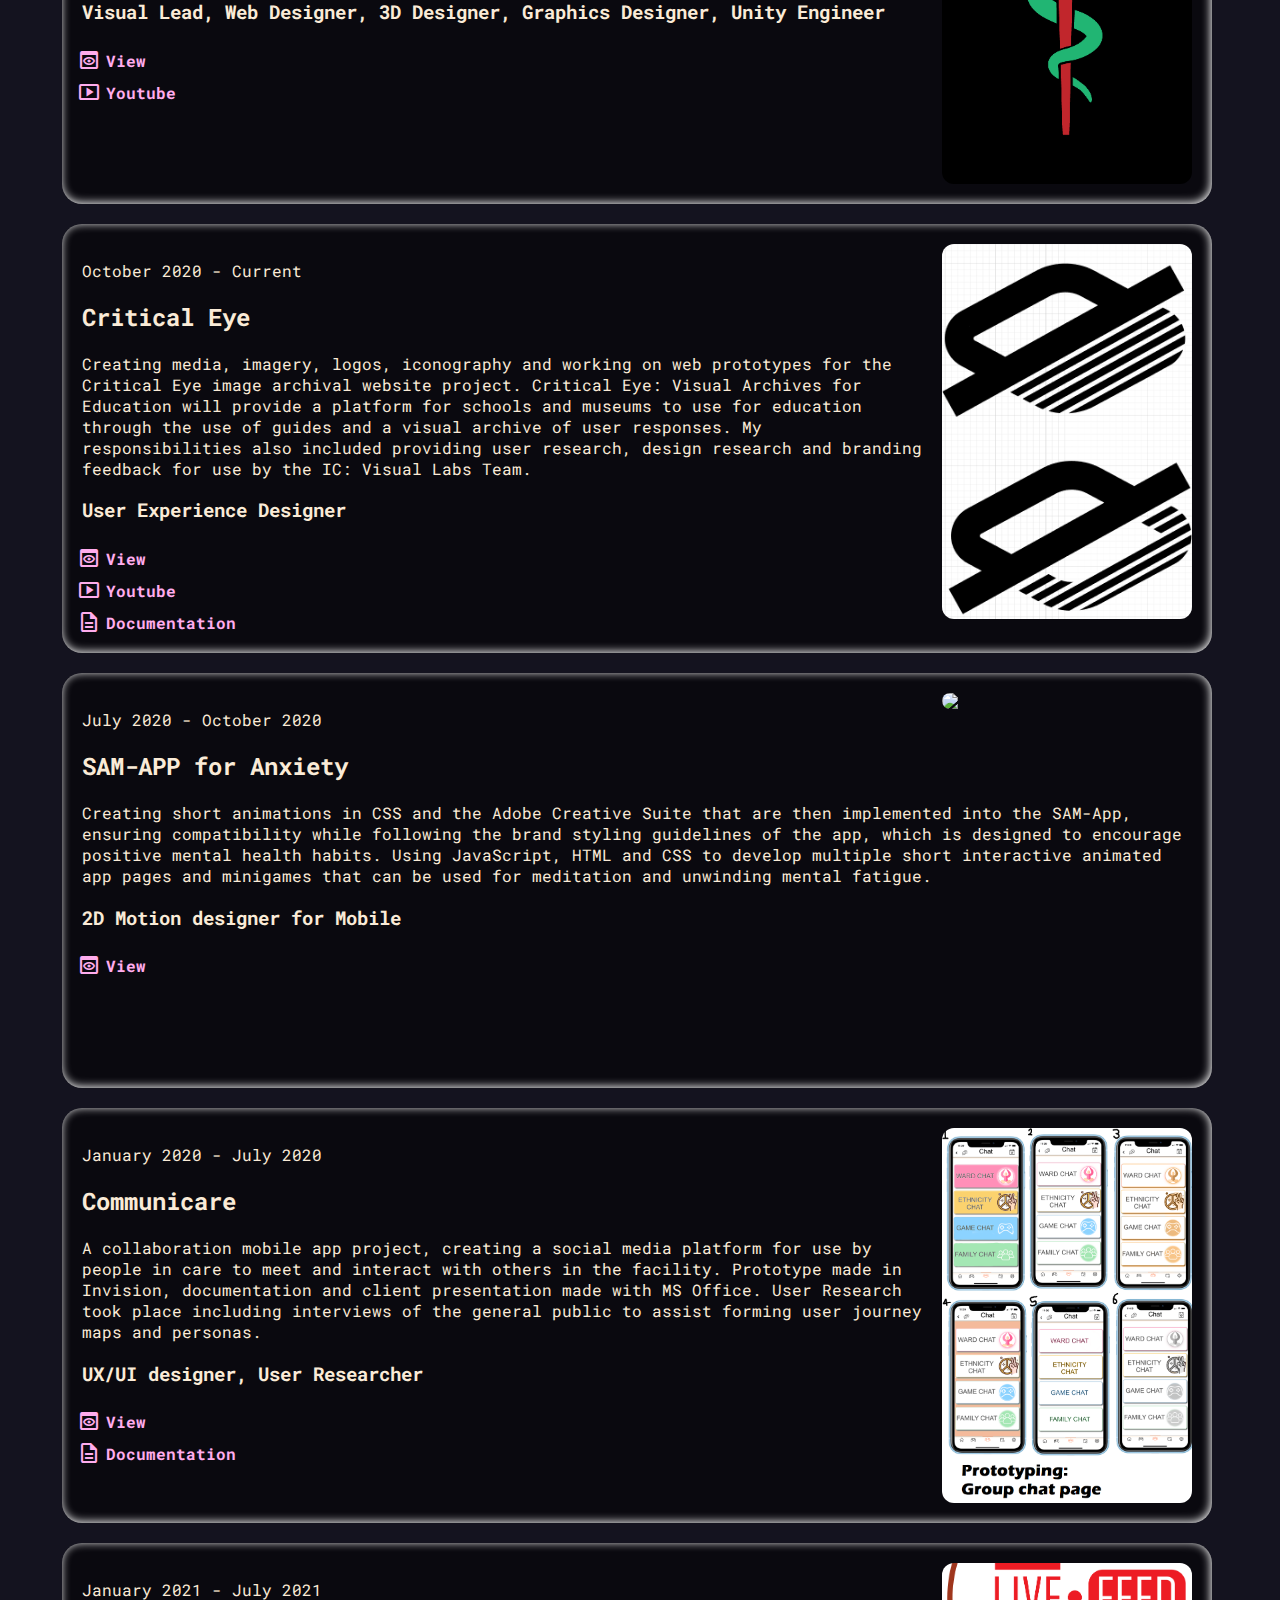
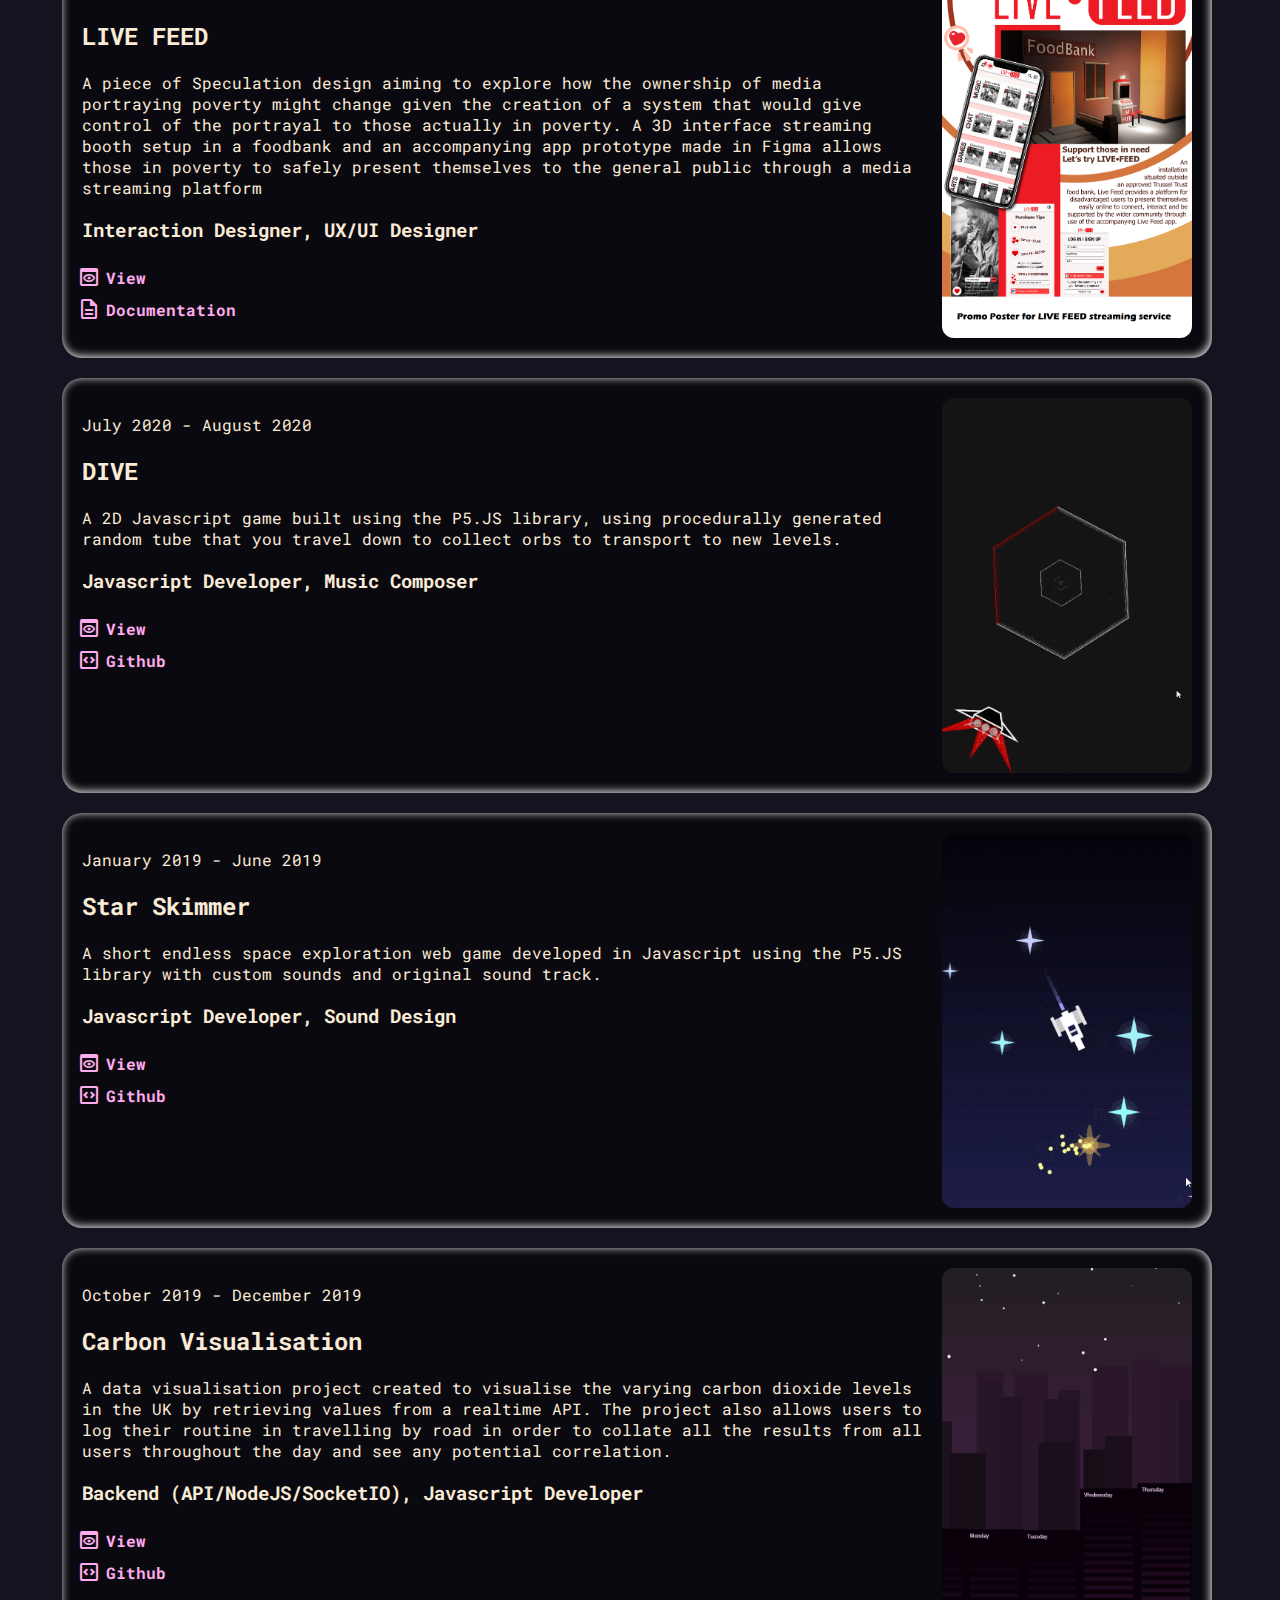
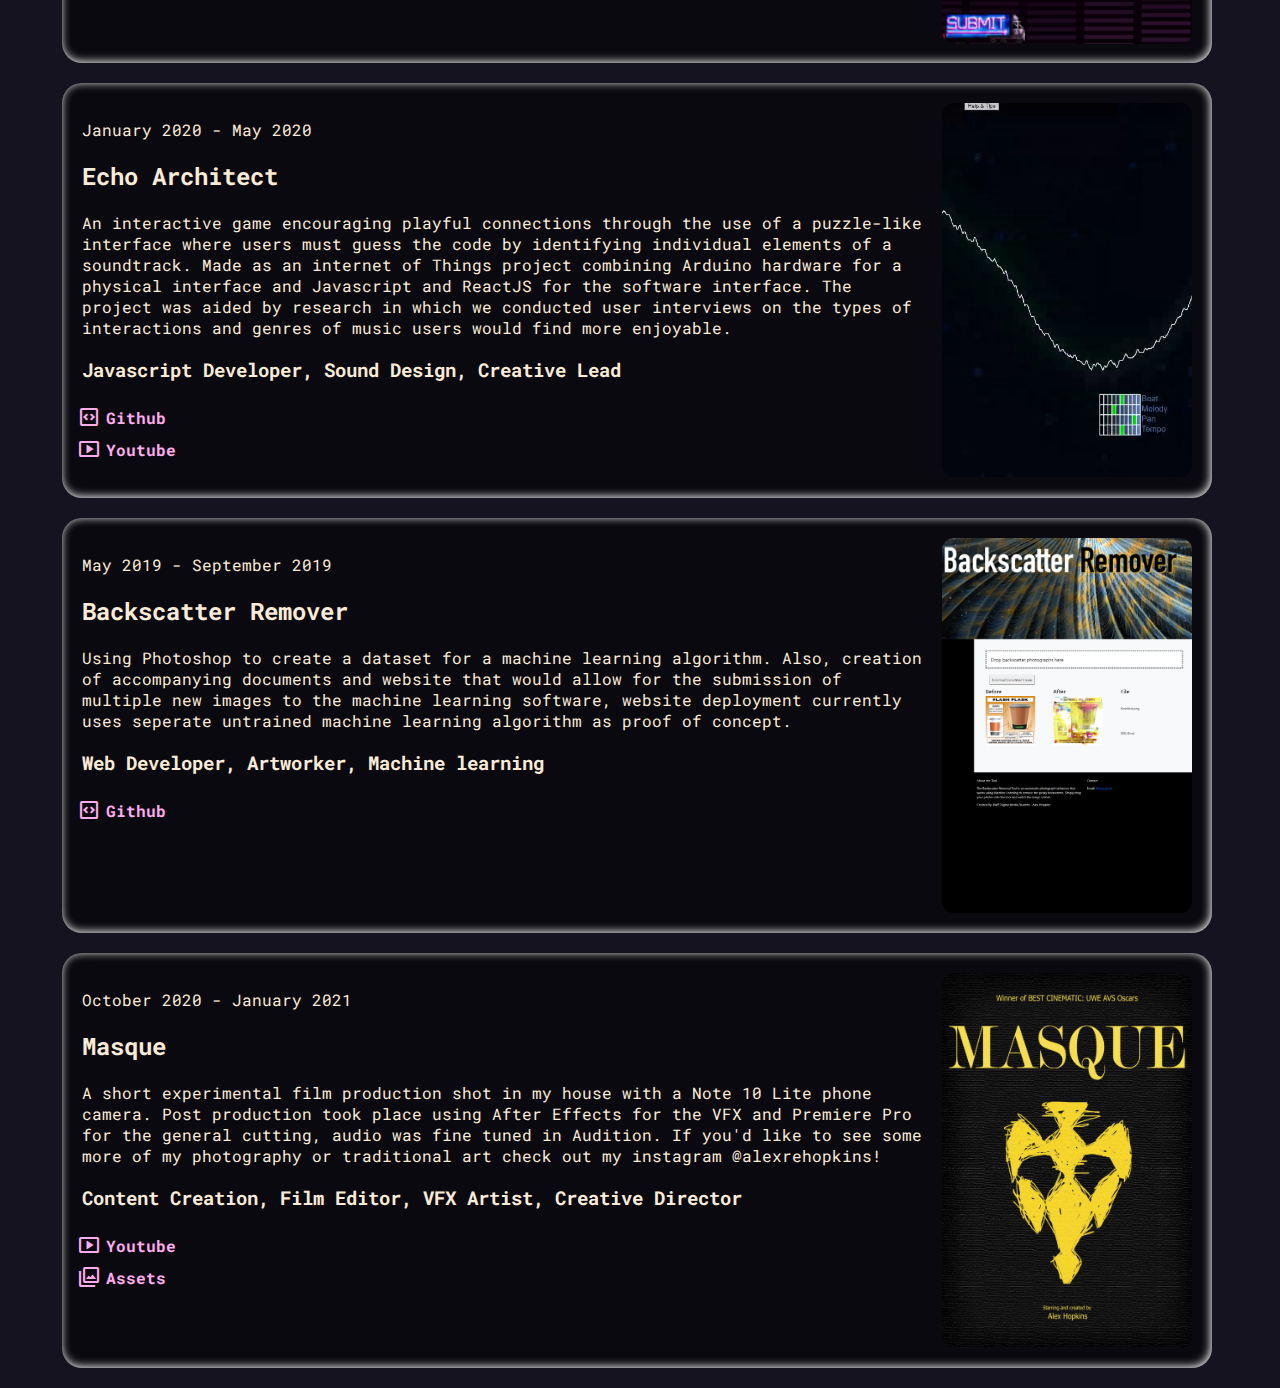
==== commit 95b8cdaa: "update styling" ====
--- a/index.html
+++ b/index.html
@@ -13,6 +13,7 @@
     <link href="https://fonts.googleapis.com/css2?family=Roboto+Mono:wght@400&display=swap" rel="stylesheet" type='text/css'>
   </head>
   <body>
+	<div class="circle"></div>
     <div class="backg"></div>
 
     <div class="cont">
@@ -22,10 +23,10 @@
             <h1 style="animation: 4s ease 0s 1 slidein;">And I t<span class="coolo">u</span>rn complex problems into</h1>
             <h1 style="animation: 6s ease 0s 1 slidein;">satisfy<span class="coolo">i</span>ng <span class="coolo">design</span> solutions.</span></h1>
         </div>
-        <div style="padding-top: 10%;"></div>
+        <div style="padding-top: 15%;"></div>
         <div class="row">
 			<h3>Get in touch <a href="https://www.linkedin.com/in/ahop/">here.</a></h3>
-        	<h2>Currently working at Dyson as a Senior Connected Experience Designer,</h2>
+        	<h2>Senior Connected Experience Designer @ <a href="https://www.dyson.co.uk/app">Dyson</a></h2>
         	<h4>Backed by 3 years of experience delivering UX/UI projects and a passion for motion and code. </h4>
         </div>
 		<div style="padding-top: 10%;"></div>
@@ -37,6 +38,23 @@
 		
 	
     <script>
+
+		var circle = document.querySelector('.circle');
+
+		function moveCircle(e) {
+			if((!('ontouchstart' in window))) {
+				circle.style.left = e.screenX + 'px';
+				circle.style.top = e.screenY-90 + 'px';
+			}
+		}
+
+		window.addEventListener('mousemove', moveCircle);
+		window.addEventListener('scroll', moveCircle);
+
+
+
+
+
 		let data;
 		init();
       
@@ -88,6 +106,7 @@
 		newImg.src = "pics/"+data.experience[num].images;
 		newDiv.appendChild(newImg);
 
+		createElementer("p",data.experience[num].date,"date",newDiv,"noMaterialIcon");
 		createElementer("h2",data.experience[num].title,"title",newDiv,"noMaterialIcon");
 		createElementer("p",data.experience[num].description,"descr",newDiv,"noMaterialIcon");
 		createElementer("h3",data.experience[num].roles,"roles",newDiv,"noMaterialIcon");
--- a/styles.css
+++ b/styles.css
@@ -8,6 +8,22 @@
   padding-top: 7vw;
 }
 
+.circle {
+  position: fixed;
+  pointer-events: none;
+  width: 100px;
+  height: 100px;
+  top: -50%;
+  left: 50%;
+  margin: -50px 0 0 -50px;
+  background: antiquewhite;
+  z-index: 1;
+  mix-blend-mode: difference;
+  border-radius: 80%;
+  backface-visibility: hidden;
+  contain: layout;
+}
+
 .backg {
   background: url("pics/me2.jpg");
   background-color: rgb(20, 19, 31);
@@ -15,7 +31,7 @@
   background-size: contain;
   position: absolute;
   background-blend-mode: screen;
-  top: 100px;
+  top: 10vw;
   right: 0px;
   width: 30vw;
   height: 40vw;
@@ -110,10 +126,10 @@
   border-color: aliceblue;
   border-width: 2px;
 
-  padding: 10px;
+  padding: 20px;
   margin: 20px;
   border-radius: 20px;
-  height: 375px;
+  min-height: 375px;
   right: 4%;
   z-index: 100;
   position:relative;
@@ -122,8 +138,17 @@
 .card img {
   width: 250px;
   border-radius: 12px;
-  margin-right: 20px;
-  float: left;
+  margin-left: 20px;
+  float: right;
+}
+
+@media screen and (max-width: 600px) {
+  .card img {
+    width: 100%;
+    border-radius: 12px;
+    margin-left: 20px;
+    float: right;
+  }
 }
 
 .card h2 {
